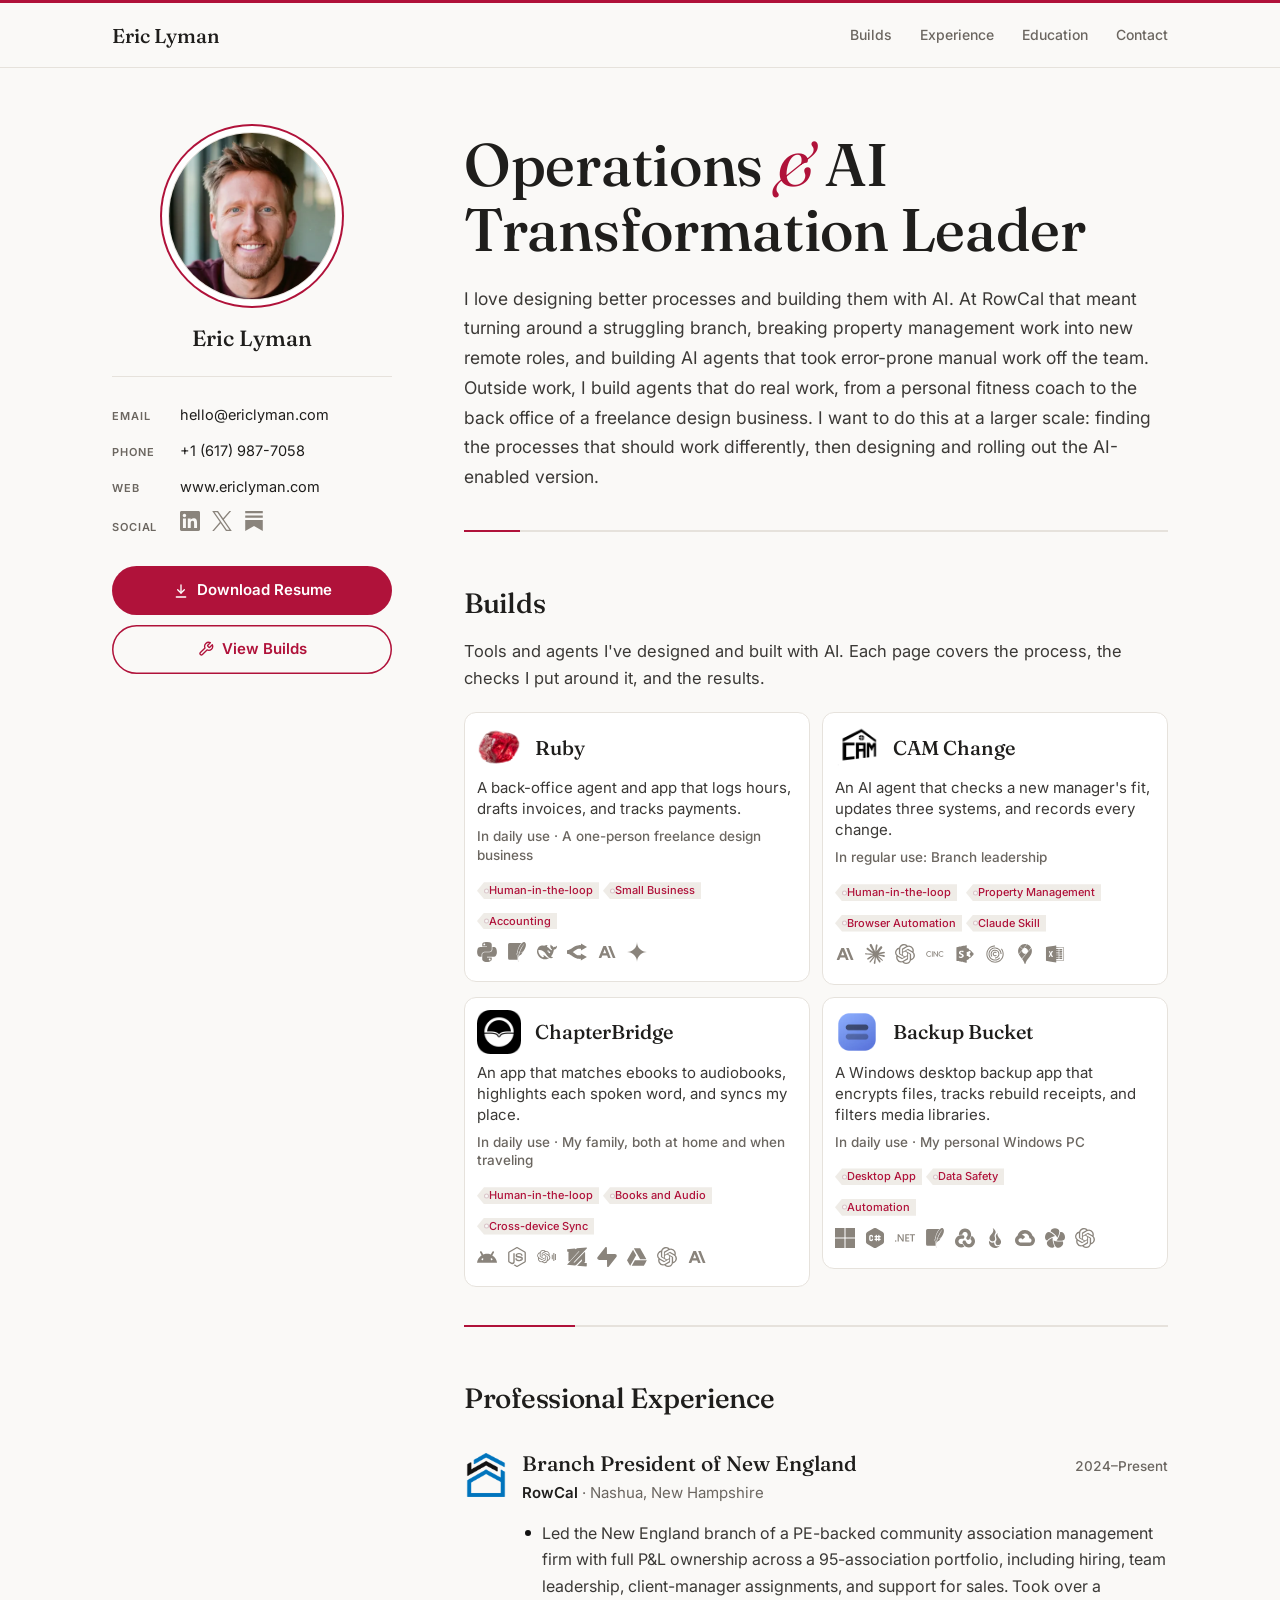
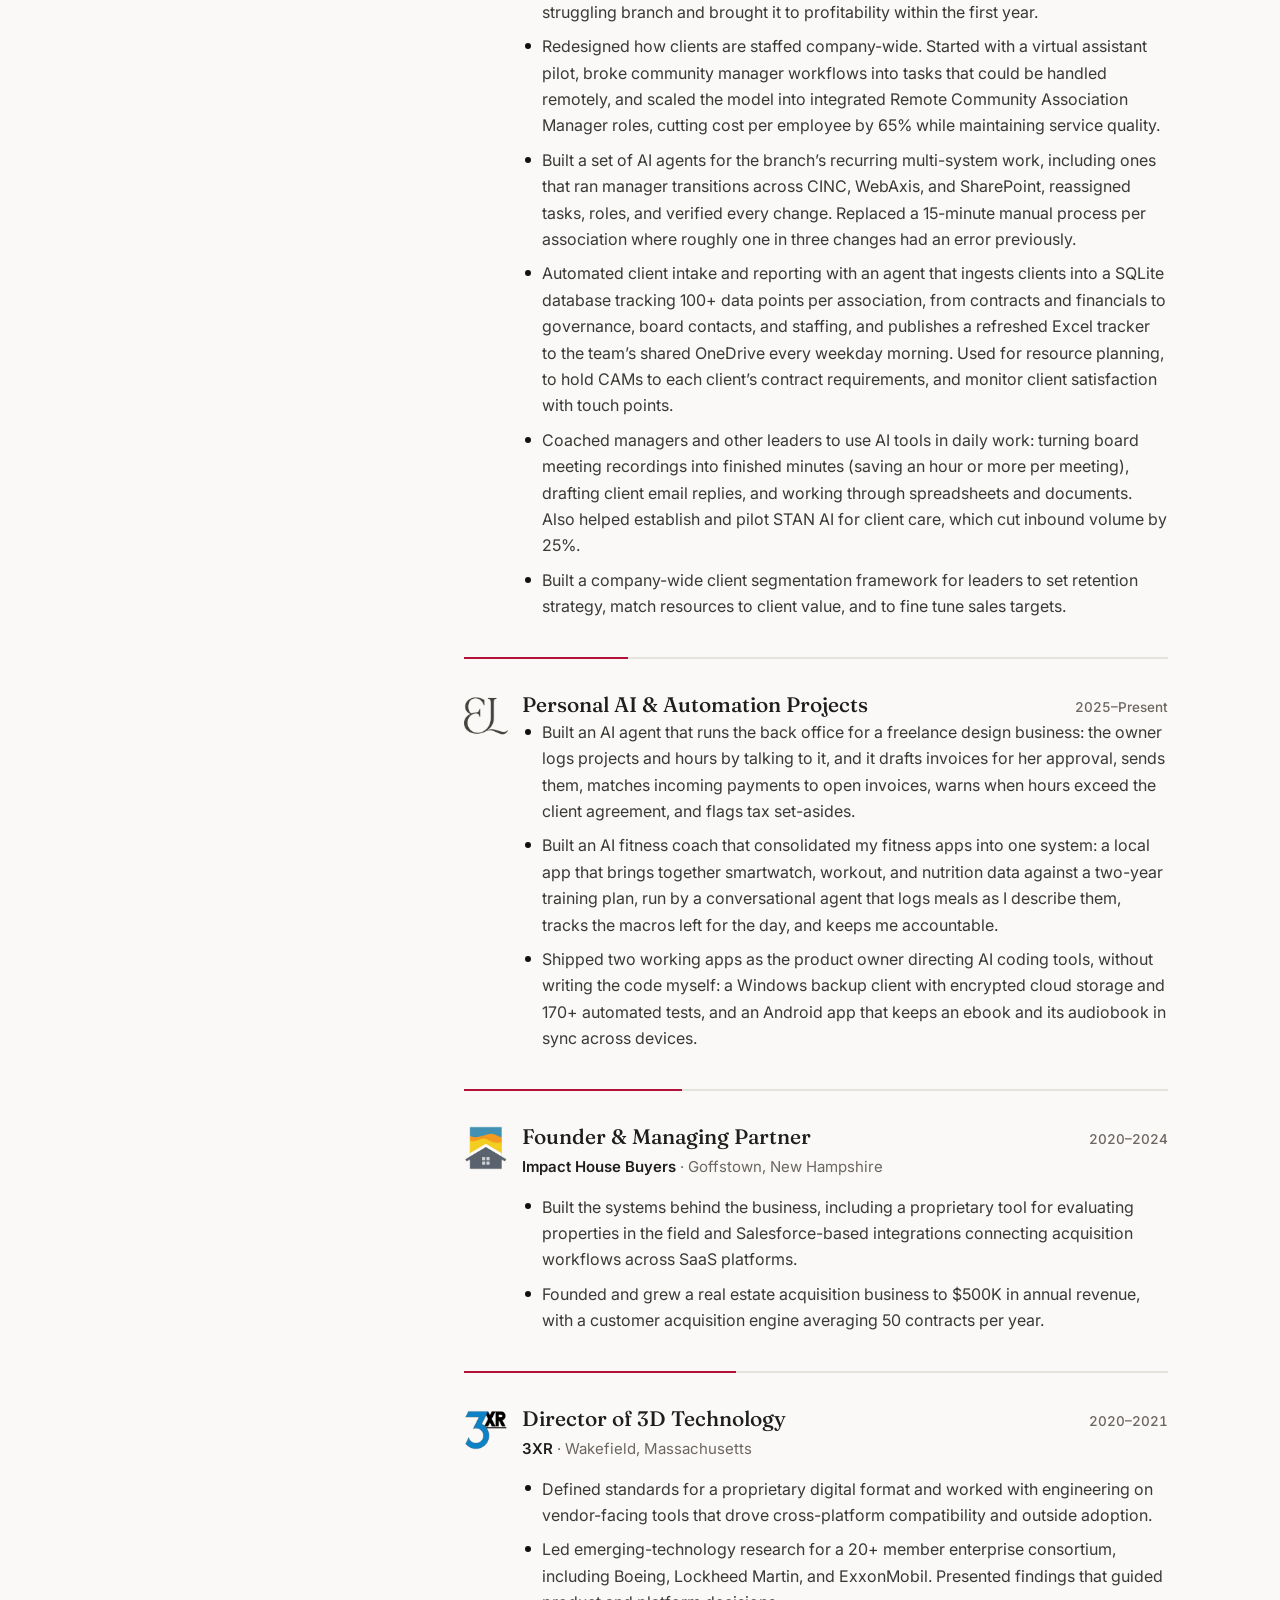
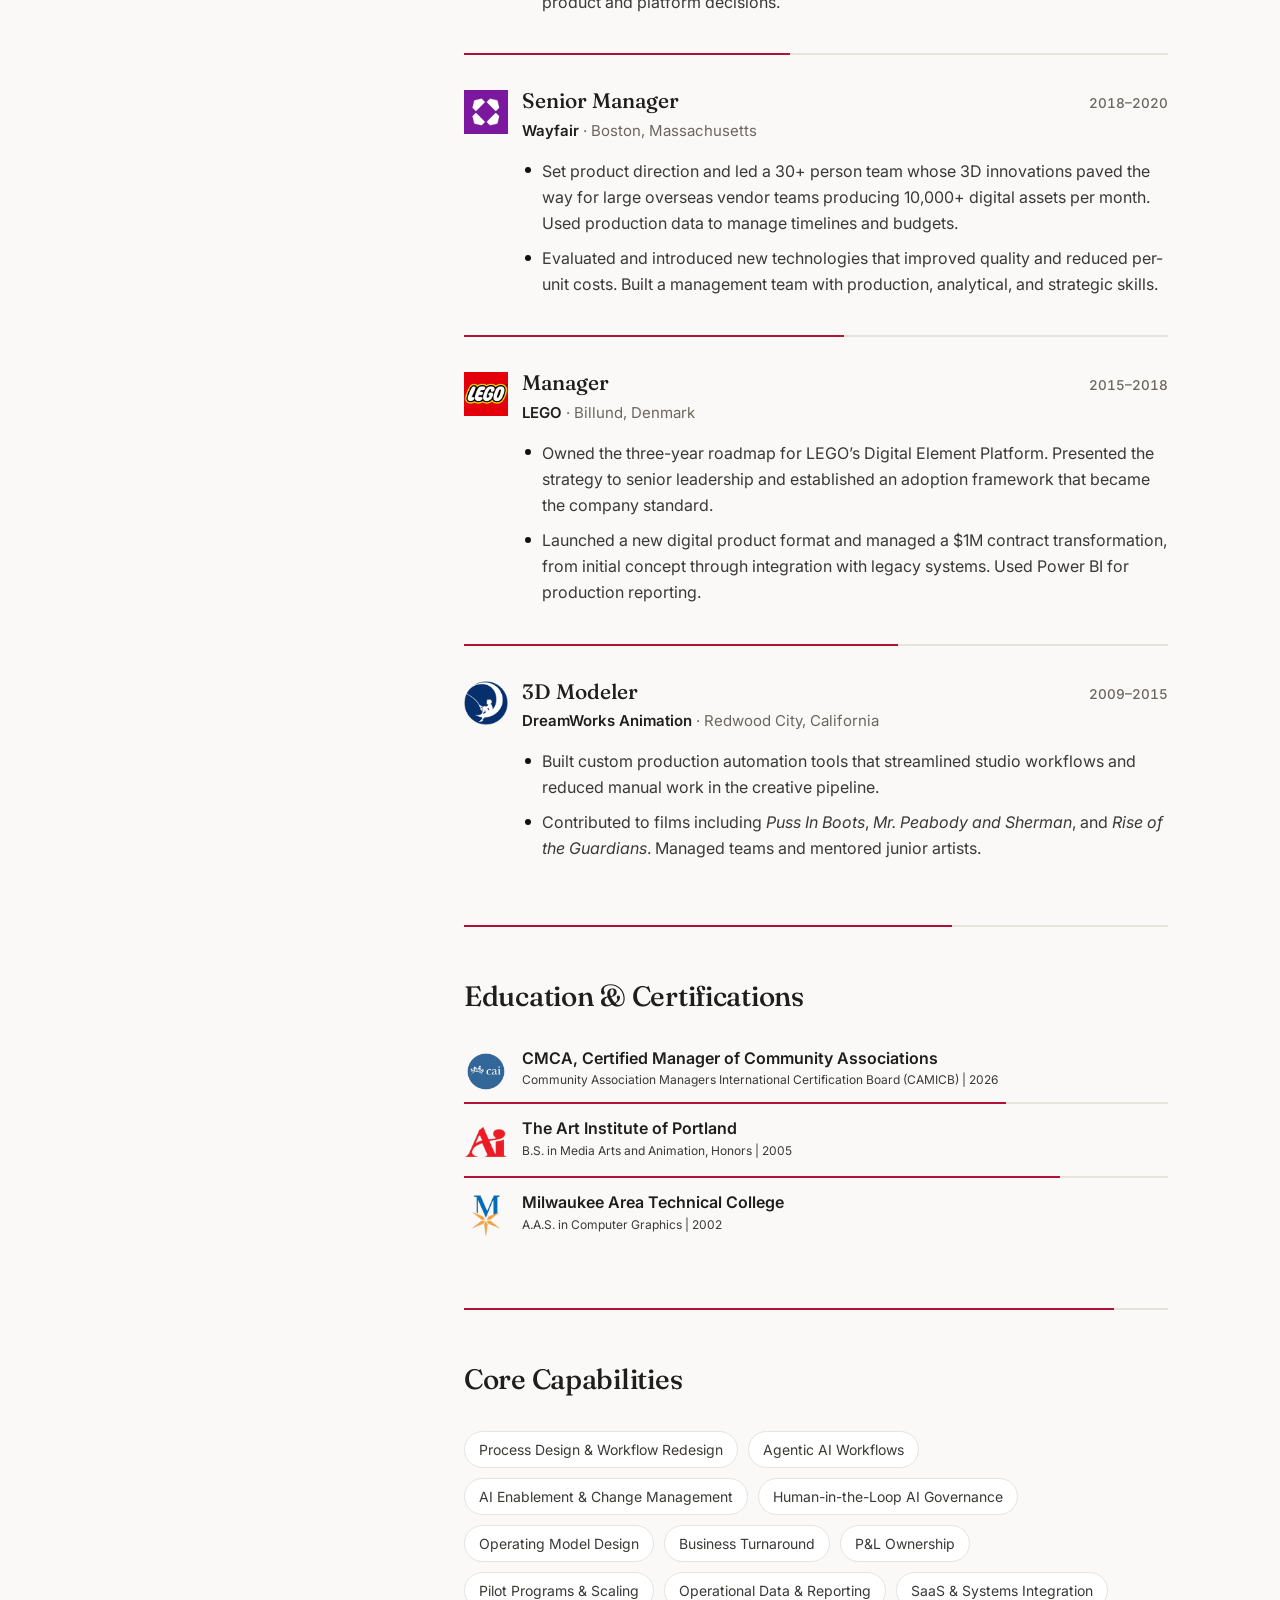
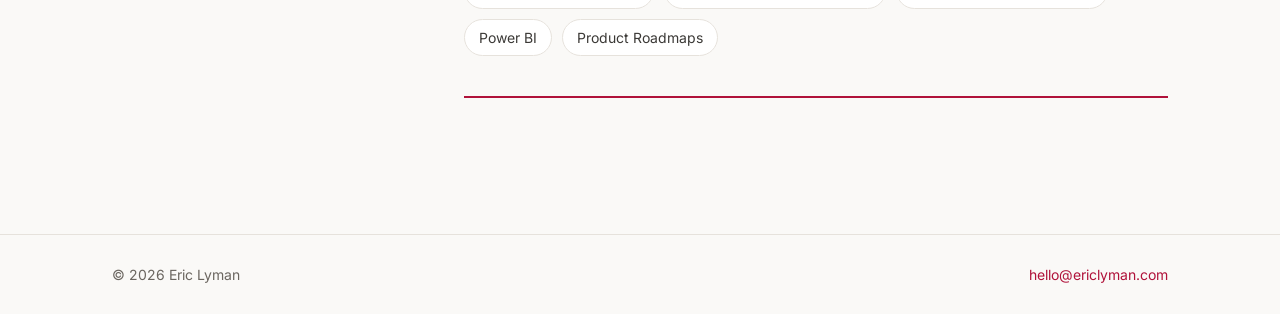
==== index.html @ 8080e176 "Replace the ChapterBridge placeholder with Eric's build page. Co-authored-by: mezza550 <mezza550@use" ====
<!DOCTYPE html>
<html lang="en">
<head>
  <meta charset="utf-8">
  <meta name="viewport" content="width=device-width, initial-scale=1">
  <title>Eric Lyman | Operations &amp; AI Transformation Leader</title>
  <meta name="description" content="Eric Lyman is an operations and AI transformation leader who designs better processes and builds them with AI.">
  <link rel="canonical" href="https://ericlyman.com/">
  <meta property="og:type" content="website">
  <meta property="og:url" content="https://ericlyman.com/">
  <meta property="og:title" content="Eric Lyman | Operations &amp; AI Transformation Leader">
  <meta property="og:description" content="Eric Lyman is an operations and AI transformation leader who designs better processes and builds them with AI.">
  <meta name="theme-color" content="#faf9f7">
  <link rel="preconnect" href="https://fonts.googleapis.com">
  <link rel="preconnect" href="https://fonts.gstatic.com" crossorigin>
  <link href="https://fonts.googleapis.com/css2?family=Fraunces:opsz,wght@9..144,400;9..144,500;9..144,600&family=Inter:wght@400;500;600&display=swap" rel="stylesheet">
  <link rel="stylesheet" href="style.css">
</head>
<body>
  <a class="skip-link" href="#main">Skip to content</a>

  <header class="topbar">
    <div class="wrap topbar-inner">
      <a class="name-link" href="#top">Eric Lyman</a>
      <nav aria-label="Primary">
        <a href="#builds">Builds</a>
        <a href="#experience">Experience</a>
        <a href="#education">Education</a>
        <a href="#contact">Contact</a>
      </nav>
    </div>
  </header>

  <main id="main">
    <div class="wrap layout" id="top">

      <aside class="profile" aria-label="Profile and contact">
        <div class="avatar">
          <img src="img/headshot.webp" width="200" height="200" alt="Headshot of Eric Lyman" onerror="this.remove()">
        </div>
        <h2 class="profile-name">Eric Lyman</h2>
        <ul class="contact-list" id="contact">
          <li><span class="label">Email</span><a href="mailto:hello@ericlyman.com">hello@ericlyman.com</a></li>
          <li><span class="label">Phone</span><a href="tel:+16179877058">+1 (617) 987-7058</a></li>
          <li><span class="label">Web</span><a href="https://www.ericlyman.com/">www.ericlyman.com</a></li>
          <li class="contact-social"><span class="label">Social</span><span class="social-links"><a class="tool-logo" href="https://www.linkedin.com/in/ericlyman/" data-tip aria-label="Eric Lyman on LinkedIn" aria-describedby="tip-social-linkedin"><svg class="tool-svg" viewBox="0 0 24 24" width="20" height="20" aria-hidden="true" focusable="false"><path fill="currentColor" d="M20.447 20.452h-3.554v-5.569c0-1.328-.027-3.037-1.852-3.037-1.853 0-2.136 1.445-2.136 2.939v5.667H9.351V9h3.414v1.561h.046c.477-.9 1.637-1.85 3.37-1.85 3.601 0 4.267 2.37 4.267 5.455v6.286zM5.337 7.433c-1.144 0-2.063-.926-2.063-2.065 0-1.138.92-2.063 2.063-2.063 1.14 0 2.064.925 2.064 2.063 0 1.139-.925 2.065-2.064 2.065zm1.782 13.019H3.555V9h3.564v11.452zM22.225 0H1.771C.792 0 0 .774 0 1.729v20.542C0 23.227.792 24 1.771 24h20.451C23.2 24 24 23.227 24 22.271V1.729C24 .774 23.2 0 22.222 0h.003z"/></svg></a><span class="tip" id="tip-social-linkedin" role="tooltip" hidden>LinkedIn</span><a class="tool-logo" href="https://x.com/ericjameslyman" data-tip aria-label="Eric Lyman on X" aria-describedby="tip-social-x"><svg class="tool-svg" viewBox="0 0 24 24" width="20" height="20" aria-hidden="true" focusable="false"><path fill="currentColor" d="M14.234 10.162 22.977 0h-2.072l-7.591 8.824L7.251 0H.258l9.168 13.343L.258 24H2.33l8.016-9.318L16.749 24h6.993zm-2.837 3.299-.929-1.329L3.076 1.56h3.182l5.965 8.532.929 1.329 7.754 11.09h-3.182z"/></svg></a><span class="tip" id="tip-social-x" role="tooltip" hidden>X</span><a class="tool-logo" href="https://substack.com/@ericlyman" data-tip aria-label="Eric Lyman on Substack" aria-describedby="tip-social-substack"><svg class="tool-svg" viewBox="0 0 24 24" width="20" height="20" aria-hidden="true" focusable="false"><path fill="currentColor" d="M22.539 8.242H1.46V5.406h21.08v2.836zM1.46 10.812V24L12 18.11 22.54 24V10.812H1.46zM22.54 0H1.46v2.836h21.08V0z"/></svg></a><span class="tip" id="tip-social-substack" role="tooltip" hidden>Substack</span></span></li>
        </ul>
        <div class="profile-actions">
          <a class="btn" href="resume/Eric-Lyman-Resume.pdf" download="Eric-Lyman-Resume.pdf">
            <svg aria-hidden="true" width="16" height="16" viewBox="0 0 24 24" fill="none" stroke="currentColor" stroke-width="2" stroke-linecap="round" stroke-linejoin="round"><path d="M12 3v12"/><path d="m7 10 5 5 5-5"/><path d="M5 21h14"/></svg>
            Download Resume
          </a>
          <a class="btn btn--outline" href="/builds/">
            <svg aria-hidden="true" width="16" height="16" viewBox="0 0 24 24" fill="none" stroke="currentColor" stroke-width="2" stroke-linecap="round" stroke-linejoin="round"><path d="M14.7 6.3a1 1 0 0 0 0 1.4l1.6 1.6a1 1 0 0 0 1.4 0l3.77-3.77a6 6 0 0 1-7.94 7.94l-6.91 6.91a2.12 2.12 0 0 1-3-3l6.91-6.91a6 6 0 0 1 7.94-7.94l-3.76 3.76z"/></svg>
            View Builds
          </a>
        </div>
      </aside>

      <div class="content">
        <section class="hero rule js-rule" style="--fill: 8%">
          <h1>Operations <span class="amp">&amp;</span> AI Transformation Leader</h1>
          <p class="lede">I love designing better processes and building them with AI. At RowCal that meant turning around a struggling branch, breaking property management work into new remote roles, and building AI agents that took error-prone manual work off the team. Outside work, I build agents that do real work, from a personal fitness coach to the back office of a freelance design business. I want to do this at a larger scale: finding the processes that should work differently, then designing and rolling out the AI-enabled version.</p>
        </section>

        <!-- BUILDS:START -->
        <section id="builds" class="builds rule js-rule" style="--fill: 15.7%" aria-labelledby="builds-h">
          <h2 class="section-title" id="builds-h">Builds</h2>
          <p class="section-lead">Tools and agents I've designed and built with AI. Each page covers the process, the checks I put around it, and the results.</p>
          <ul class="builds-grid">
            <li>
            <div class="build-card">
              <a class="build-card-link" href="/builds/ruby/">
                <div class="build-title"><img class="build-icon" src="/img/builds/ruby-icon.webp" alt="Ruby gemstone icon" width="96" height="96"><h3>Ruby</h3></div>
                <p class="build-line">A back-office agent and app that logs hours, drafts invoices, and tracks payments.</p>
                <p class="build-status">In daily use · A one-person freelance design business</p>
                
              </a>
              <div class="build-card-extra">
                <ul class="build-tags" aria-label="Tags"><li><span class="build-tag">Human-in-the-loop</span></li><li><span class="build-tag">Small Business</span></li><li><span class="build-tag">Accounting</span></li></ul>
                <ul class="build-tools" aria-label="Tools"><li><button type="button" class="tool-logo" data-tip aria-label="Python" aria-describedby="tip-ruby-card-tool-0"><svg class="tool-svg" viewBox="0 0 24 24" width="20" height="20" aria-hidden="true" focusable="false"><path fill="currentColor" d="M11.858 0c-.978.005-1.913.088-2.736.234C6.7.662 6.26 1.558 6.26 3.21v2.182h5.725v.727H4.111c-1.664 0-3.121 1-3.577 2.903-.526 2.181-.549 3.542 0 5.82.407 1.694 1.379 2.902 3.043 2.902h1.969v-2.616c0-1.89 1.635-3.557 3.576-3.557h5.72c1.591 0 2.862-1.31 2.862-2.91v-5.45c0-1.553-1.309-2.718-2.863-2.977A18 18 0 0 0 11.858 0M8.762 1.755c.591 0 1.074.491 1.074 1.095 0 .601-.483 1.087-1.074 1.087A1.08 1.08 0 0 1 7.688 2.85c0-.604.48-1.095 1.074-1.095m9.656 4.364v2.543c0 1.971-1.671 3.63-3.577 3.63H9.122c-1.566 0-2.862 1.34-2.862 2.91v5.452c0 1.551 1.349 2.464 2.862 2.91 1.813.532 3.55.628 5.72 0 1.44-.418 2.862-1.258 2.862-2.91V18.47h-5.719v-.727h8.582c1.664 0 2.284-1.16 2.862-2.903.598-1.793.573-3.518 0-5.819-.41-1.656-1.196-2.903-2.862-2.903zm-3.216 13.807a1.08 1.08 0 0 1 1.074 1.088c0 .604-.48 1.094-1.074 1.094-.592 0-1.075-.49-1.075-1.094 0-.601.483-1.088 1.075-1.088"/></svg></button><span class="tip" id="tip-ruby-card-tool-0" role="tooltip" hidden>Python</span></li><li><button type="button" class="tool-logo" data-tip aria-label="SQLite" aria-describedby="tip-ruby-card-tool-1"><svg class="tool-svg" viewBox="0 0 24 24" width="20" height="20" aria-hidden="true" focusable="false"><path fill="currentColor" d="M21.678.521c-1.032-.92-2.28-.55-3.513.544a8.71 8.71 0 0 0-.547.535c-2.109 2.237-4.066 6.38-4.674 9.544.237.48.422 1.093.544 1.561a13.044 13.044 0 0 1 .164.703s-.019-.071-.096-.296l-.05-.146a1.689 1.689 0 0 0-.033-.08c-.138-.32-.518-.995-.686-1.289-.143.423-.27.818-.376 1.176.484.884.778 2.4.778 2.4s-.025-.099-.147-.442c-.107-.303-.644-1.244-.772-1.464-.217.804-.304 1.346-.226 1.478.152.256.296.698.422 1.186.286 1.1.485 2.44.485 2.44l.017.224a22.41 22.41 0 0 0 .056 2.748c.095 1.146.273 2.13.5 2.657l.155-.084c-.334-1.038-.47-2.399-.41-3.967.09-2.398.642-5.29 1.661-8.304 1.723-4.55 4.113-8.201 6.3-9.945-1.993 1.8-4.692 7.63-5.5 9.788-.904 2.416-1.545 4.684-1.931 6.857.666-2.037 2.821-2.912 2.821-2.912s1.057-1.304 2.292-3.166c-.74.169-1.955.458-2.362.629-.6.251-.762.337-.762.337s1.945-1.184 3.613-1.72C21.695 7.9 24.195 2.767 21.678.521m-18.573.543A1.842 1.842 0 0 0 1.27 2.9v16.608a1.84 1.84 0 0 0 1.835 1.834h9.418a22.953 22.953 0 0 1-.052-2.707c-.006-.062-.011-.141-.016-.2a27.01 27.01 0 0 0-.473-2.378c-.121-.47-.275-.898-.369-1.057-.116-.197-.098-.31-.097-.432 0-.12.015-.245.037-.386a9.98 9.98 0 0 1 .234-1.045l.217-.028c-.017-.035-.014-.065-.031-.097l-.041-.381a32.8 32.8 0 0 1 .382-1.194l.2-.019c-.008-.016-.01-.038-.018-.053l-.043-.316c.63-3.28 2.587-7.443 4.8-9.791.066-.069.133-.128.198-.194Z"/></svg></button><span class="tip" id="tip-ruby-card-tool-1" role="tooltip" hidden>SQLite</span></li><li><button type="button" class="tool-logo" data-tip aria-label="DeepSeek" aria-describedby="tip-ruby-card-tool-2"><svg class="tool-svg" viewBox="0 0 24 24" width="20" height="20" aria-hidden="true" focusable="false"><path fill="currentColor" d="M23.748 4.651c-.254-.124-.364.113-.512.233-.051.04-.094.09-.137.137-.372.397-.806.657-1.373.626-.829-.046-1.537.214-2.163.848-.133-.782-.575-1.248-1.247-1.548-.352-.155-.708-.311-.955-.65-.172-.24-.219-.509-.305-.774-.055-.16-.11-.323-.293-.35-.2-.031-.278.136-.356.276-.313.572-.434 1.202-.422 1.84.027 1.436.633 2.58 1.838 3.393.137.094.172.187.129.323-.082.28-.18.553-.266.833-.055.179-.137.218-.328.14a5.5 5.5 0 0 1-1.737-1.179c-.857-.828-1.631-1.743-2.597-2.46a12 12 0 0 0-.689-.47c-.985-.957.13-1.743.387-1.836.27-.098.094-.433-.778-.428-.872.003-1.67.295-2.687.685a3 3 0 0 1-.465.136 9.6 9.6 0 0 0-2.883-.101c-1.885.21-3.39 1.1-4.497 2.622C.082 8.776-.231 10.854.152 13.02c.403 2.284 1.568 4.175 3.36 5.653 1.857 1.533 3.997 2.284 6.438 2.14 1.482-.085 3.132-.284 4.994-1.86.47.234.962.328 1.78.398.629.058 1.235-.031 1.705-.129.735-.155.684-.836.418-.961-2.155-1.004-1.682-.595-2.112-.926 1.095-1.295 2.768-3.598 3.284-6.733.05-.346.115-.834.108-1.114-.004-.171.035-.238.23-.257a4.2 4.2 0 0 0 1.545-.475c1.397-.763 1.96-2.016 2.093-3.517.02-.23-.004-.467-.247-.588M11.58 18.168c-2.088-1.642-3.101-2.183-3.52-2.16-.39.024-.32.472-.234.763.09.288.207.487.371.74.114.167.192.416-.113.603-.673.416-1.842-.14-1.897-.168-1.361-.801-2.5-1.86-3.301-3.306-.775-1.393-1.225-2.888-1.299-4.482-.02-.385.094-.522.477-.592a4.7 4.7 0 0 1 1.53-.038c2.131.311 3.946 1.264 5.467 2.774.868.86 1.525 1.887 2.202 2.89.72 1.066 1.494 2.082 2.48 2.915.348.291.626.513.892.677-.802.09-2.14.109-3.055-.615zm1.001-6.44a.306.306 0 0 1 .415-.287.3.3 0 0 1 .113.074.3.3 0 0 1 .086.214c0 .17-.136.307-.308.307a.303.303 0 0 1-.306-.307m3.11 1.596c-.2.081-.4.151-.591.16a1.25 1.25 0 0 1-.798-.254c-.274-.23-.47-.358-.551-.758a1.7 1.7 0 0 1 .015-.588c.07-.327-.007-.537-.238-.727-.188-.156-.426-.199-.689-.199a.6.6 0 0 1-.254-.078.253.253 0 0 1-.114-.358 1 1 0 0 1 .192-.21c.356-.202.767-.136 1.146.016.352.144.618.408 1.001.782.392.451.462.576.685.915.176.264.336.536.446.848.066.194-.02.353-.25.45"/></svg></button><span class="tip" id="tip-ruby-card-tool-2" role="tooltip" hidden>DeepSeek</span></li><li><button type="button" class="tool-logo" data-tip aria-label="OpenRouter" aria-describedby="tip-ruby-card-tool-3"><svg class="tool-svg" viewBox="0 0 24 24" width="20" height="20" aria-hidden="true" focusable="false"><path fill="currentColor" d="M16.778 1.844v1.919q-.569-.026-1.138-.032-.708-.008-1.415.037c-1.93.126-4.023.728-6.149 2.237-2.911 2.066-2.731 1.95-4.14 2.75-.396.223-1.342.574-2.185.798-.841.225-1.753.333-1.751.333v4.229s.768.108 1.61.333c.842.224 1.789.575 2.185.799 1.41.798 1.228.683 4.14 2.75 2.126 1.509 4.22 2.11 6.148 2.236.88.058 1.716.041 2.555.005v1.918l7.222-4.168-7.222-4.17v2.176c-.86.038-1.611.065-2.278.021-1.364-.09-2.417-.357-3.979-1.465-2.244-1.593-2.866-2.027-3.68-2.508.889-.518 1.449-.906 3.822-2.59 1.56-1.109 2.614-1.377 3.978-1.466.667-.044 1.418-.017 2.278.02v2.176L24 6.014Z"/></svg></button><span class="tip" id="tip-ruby-card-tool-3" role="tooltip" hidden>OpenRouter</span></li><li><button type="button" class="tool-logo" data-tip aria-label="Claude Code" aria-describedby="tip-ruby-card-tool-4"><svg class="tool-svg" viewBox="0 0 24 24" width="20" height="20" aria-hidden="true" focusable="false"><path fill="currentColor" fill-rule="evenodd" d="M1.97 19.17C1.88 19.11 1.88 19.08 1.95 19.05C2.01 19.02 2.05 18.96 2.05 18.90C2.05 18.84 2.08 18.79 2.12 18.79C2.15 18.79 2.21 18.65 2.23 18.48C2.26 18.31 2.31 18.17 2.35 18.17C2.39 18.17 2.44 18.00 2.47 17.79C2.50 17.57 2.56 17.40 2.60 17.40C2.63 17.40 2.67 17.35 2.67 17.28C2.67 17.22 2.70 17.17 2.73 17.17C2.77 17.17 2.82 17.03 2.85 16.86C2.88 16.69 2.93 16.55 2.97 16.55C3.01 16.55 3.06 16.41 3.09 16.24C3.12 16.07 3.17 15.93 3.21 15.93C3.24 15.93 3.29 15.80 3.32 15.63C3.35 15.46 3.41 15.32 3.44 15.32C3.48 15.32 3.51 15.25 3.51 15.16C3.51 15.08 3.55 15.01 3.59 15.01C3.63 15.01 3.69 14.87 3.72 14.70C3.74 14.53 3.80 14.39 3.83 14.39C3.87 14.39 3.92 14.25 3.95 14.08C3.97 13.91 4.03 13.77 4.06 13.77C4.10 13.77 4.13 13.72 4.13 13.66C4.13 13.59 4.16 13.54 4.20 13.54C4.24 13.54 4.29 13.40 4.32 13.23C4.34 13.06 4.39 12.93 4.43 12.93C4.47 12.93 4.52 12.79 4.55 12.62C4.57 12.45 4.63 12.31 4.67 12.31C4.70 12.31 4.76 12.13 4.79 11.92C4.82 11.71 4.87 11.54 4.91 11.54C4.95 11.54 4.98 11.49 4.98 11.42C4.98 11.36 5.01 11.31 5.05 11.31C5.09 11.31 5.14 11.17 5.17 11.00C5.20 10.83 5.25 10.69 5.29 10.69C5.32 10.69 5.38 10.55 5.40 10.38C5.43 10.21 5.49 10.07 5.53 10.07C5.57 10.07 5.60 10.00 5.60 9.92C5.60 9.83 5.63 9.76 5.67 9.76C5.72 9.76 5.77 9.62 5.80 9.45C5.83 9.28 5.88 9.15 5.91 9.15C5.95 9.15 6.00 9.01 6.03 8.84C6.06 8.67 6.11 8.53 6.15 8.53C6.18 8.53 6.23 8.39 6.26 8.22C6.29 8.05 6.34 7.91 6.38 7.91C6.42 7.91 6.45 7.86 6.45 7.80C6.45 7.73 6.48 7.68 6.51 7.68C6.55 7.68 6.60 7.54 6.63 7.37C6.66 7.20 6.71 7.06 6.75 7.06C6.78 7.06 6.83 6.92 6.86 6.75C6.89 6.58 6.94 6.45 6.99 6.45C7.03 6.45 7.06 6.36 7.06 6.25C7.06 6.15 7.09 6.06 7.13 6.06C7.17 6.06 7.23 5.92 7.26 5.75C7.28 5.58 7.34 5.44 7.38 5.44C7.42 5.44 7.45 5.38 7.45 5.30C7.45 5.22 7.51 5.08 7.59 4.99C7.73 4.83 7.80 4.83 9.26 4.83C10.93 4.83 10.94 4.83 11.03 5.31C11.06 5.47 11.11 5.60 11.15 5.60C11.18 5.60 11.23 5.74 11.26 5.91C11.29 6.08 11.34 6.21 11.37 6.21C11.41 6.21 11.46 6.35 11.49 6.52C11.52 6.69 11.57 6.83 11.62 6.83C11.66 6.83 11.69 6.92 11.69 7.02C11.69 7.13 11.72 7.22 11.76 7.22C11.80 7.22 11.85 7.34 11.88 7.49C11.91 7.64 11.96 7.76 11.99 7.76C12.03 7.76 12.08 7.90 12.11 8.07C12.13 8.24 12.19 8.37 12.23 8.37C12.27 8.37 12.31 8.46 12.31 8.57C12.31 8.67 12.34 8.76 12.38 8.76C12.43 8.76 12.48 8.90 12.51 9.07C12.54 9.24 12.59 9.38 12.63 9.38C12.66 9.38 12.71 9.52 12.74 9.69C12.77 9.86 12.82 9.99 12.86 9.99C12.89 9.99 12.95 10.13 12.97 10.30C13.00 10.47 13.05 10.61 13.09 10.61C13.13 10.61 13.16 10.66 13.16 10.73C13.16 10.79 13.19 10.84 13.22 10.84C13.26 10.84 13.31 10.98 13.34 11.15C13.37 11.32 13.42 11.46 13.46 11.46C13.49 11.46 13.55 11.60 13.57 11.77C13.60 11.94 13.66 12.08 13.70 12.08C13.74 12.08 13.77 12.16 13.77 12.27C13.77 12.38 13.81 12.46 13.85 12.46C13.89 12.46 13.94 12.58 13.97 12.73C14.00 12.88 14.05 13.00 14.08 13.00C14.11 13.00 14.16 13.14 14.19 13.31C14.22 13.48 14.27 13.62 14.31 13.62C14.34 13.62 14.39 13.76 14.42 13.93C14.45 14.10 14.50 14.24 14.55 14.24C14.59 14.24 14.62 14.32 14.62 14.43C14.62 14.54 14.66 14.62 14.70 14.62C14.74 14.62 14.80 14.76 14.82 14.93C14.85 15.10 14.90 15.24 14.94 15.24C14.98 15.24 15.03 15.38 15.06 15.55C15.08 15.72 15.14 15.86 15.17 15.86C15.21 15.86 15.24 15.91 15.24 15.97C15.24 16.04 15.27 16.09 15.31 16.09C15.34 16.09 15.40 16.23 15.42 16.40C15.45 16.57 15.50 16.71 15.54 16.71C15.58 16.71 15.63 16.84 15.66 17.01C15.68 17.18 15.73 17.32 15.77 17.32C15.81 17.32 15.86 17.46 15.89 17.63C15.91 17.80 15.97 17.94 16.01 17.94C16.05 17.94 16.09 18.01 16.09 18.09C16.09 18.18 16.12 18.25 16.16 18.25C16.20 18.25 16.25 18.39 16.28 18.56C16.31 18.73 16.37 18.87 16.40 18.87C16.44 18.87 16.47 18.95 16.47 19.06L16.47 19.25L14.89 19.25C13.54 19.25 13.31 19.23 13.31 19.14C13.31 19.07 13.28 19.02 13.23 19.02C13.19 19.02 13.16 18.97 13.16 18.90C13.16 18.84 13.13 18.79 13.09 18.79C13.05 18.79 12.99 18.62 12.96 18.40C12.94 18.19 12.88 18.02 12.84 18.02C12.80 18.02 12.75 17.88 12.72 17.71C12.70 17.54 12.64 17.40 12.61 17.40C12.57 17.40 12.52 17.26 12.49 17.09C12.47 16.92 12.41 16.78 12.38 16.78C12.34 16.78 12.31 16.71 12.31 16.63C12.31 16.54 12.27 16.47 12.23 16.47C12.19 16.47 12.15 16.42 12.15 16.36C12.15 16.26 11.79 16.24 9.20 16.26L6.25 16.28L6.23 16.49C6.22 16.61 6.17 16.71 6.13 16.71C6.09 16.71 6.04 16.84 6.01 17.01C5.99 17.18 5.93 17.32 5.90 17.32C5.86 17.32 5.81 17.46 5.78 17.63C5.75 17.80 5.70 17.94 5.66 17.94C5.63 17.94 5.60 18.01 5.60 18.09C5.60 18.18 5.57 18.25 5.53 18.25C5.49 18.25 5.43 18.39 5.40 18.56C5.38 18.73 5.32 18.87 5.29 18.87C5.25 18.87 5.21 18.94 5.20 19.04C5.17 19.21 5.16 19.21 3.63 19.23C2.63 19.24 2.05 19.22 1.97 19.17ZM19.02 19.14C19.02 19.07 18.99 19.02 18.94 19.02C18.90 19.02 18.85 18.88 18.82 18.71C18.79 18.54 18.74 18.40 18.70 18.40C18.67 18.40 18.61 18.26 18.59 18.09C18.56 17.92 18.51 17.79 18.47 17.79C18.43 17.79 18.40 17.73 18.40 17.67C18.40 17.61 18.37 17.55 18.33 17.55C18.29 17.55 18.24 17.38 18.21 17.17C18.18 16.96 18.13 16.78 18.09 16.78C18.05 16.78 18.00 16.66 17.97 16.51C17.95 16.36 17.90 16.24 17.86 16.24C17.83 16.24 17.78 16.10 17.75 15.93C17.72 15.76 17.66 15.63 17.62 15.63C17.59 15.63 17.55 15.56 17.55 15.47C17.55 15.39 17.52 15.32 17.49 15.32C17.45 15.32 17.39 15.20 17.37 15.05C17.34 14.90 17.29 14.78 17.25 14.78C17.22 14.78 17.17 14.64 17.14 14.47C17.11 14.30 17.06 14.16 17.01 14.16C16.97 14.16 16.94 14.07 16.94 13.97C16.94 13.86 16.90 13.77 16.86 13.77C16.82 13.77 16.76 13.64 16.74 13.47C16.71 13.30 16.66 13.16 16.62 13.16C16.58 13.16 16.53 13.02 16.50 12.85C16.48 12.68 16.42 12.54 16.39 12.54C16.35 12.54 16.30 12.40 16.27 12.23C16.25 12.06 16.19 11.92 16.16 11.92C16.12 11.92 16.09 11.87 16.09 11.81C16.09 11.74 16.06 11.69 16.02 11.69C15.98 11.69 15.93 11.54 15.90 11.34C15.87 11.15 15.82 11.00 15.78 11.00C15.75 11.00 15.69 10.86 15.66 10.69C15.64 10.52 15.58 10.38 15.55 10.38C15.51 10.38 15.46 10.24 15.43 10.07C15.40 9.90 15.35 9.76 15.31 9.76C15.27 9.76 15.24 9.71 15.24 9.65C15.24 9.58 15.21 9.53 15.17 9.53C15.14 9.53 15.08 9.39 15.06 9.22C15.03 9.05 14.98 8.91 14.94 8.91C14.90 8.91 14.85 8.78 14.82 8.61C14.80 8.44 14.74 8.30 14.70 8.30C14.66 8.30 14.62 8.21 14.62 8.10C14.62 8.00 14.59 7.91 14.55 7.91C14.50 7.91 14.45 7.77 14.42 7.60C14.39 7.43 14.34 7.29 14.31 7.29C14.27 7.29 14.22 7.16 14.19 6.99C14.16 6.82 14.11 6.68 14.07 6.68C14.04 6.68 13.99 6.54 13.96 6.37C13.93 6.20 13.88 6.06 13.84 6.06C13.80 6.06 13.77 6.01 13.77 5.94C13.77 5.88 13.74 5.83 13.71 5.83C13.67 5.83 13.61 5.67 13.59 5.48C13.56 5.29 13.50 5.13 13.46 5.13C13.42 5.13 13.39 5.06 13.39 4.98C13.39 4.83 13.44 4.83 14.93 4.83C16.40 4.83 16.47 4.83 16.51 4.98C16.54 5.06 16.59 5.13 16.63 5.13C16.66 5.13 16.72 5.27 16.74 5.44C16.77 5.61 16.83 5.75 16.87 5.75C16.91 5.75 16.94 5.82 16.94 5.91C16.94 5.99 16.97 6.06 17.00 6.06C17.04 6.06 17.09 6.20 17.12 6.37C17.15 6.54 17.20 6.68 17.24 6.68C17.27 6.68 17.33 6.82 17.35 6.99C17.38 7.16 17.44 7.29 17.48 7.29C17.52 7.29 17.55 7.38 17.55 7.49C17.55 7.59 17.59 7.68 17.63 7.68C17.67 7.68 17.73 7.82 17.76 7.99C17.78 8.16 17.84 8.30 17.87 8.30C17.91 8.30 17.96 8.44 17.99 8.61C18.01 8.78 18.07 8.91 18.10 8.91C18.14 8.91 18.19 9.05 18.22 9.22C18.25 9.39 18.30 9.53 18.34 9.53C18.37 9.53 18.40 9.58 18.40 9.65C18.40 9.71 18.43 9.76 18.47 9.76C18.51 9.76 18.57 9.90 18.60 10.07C18.62 10.24 18.68 10.38 18.71 10.38C18.75 10.38 18.80 10.52 18.83 10.69C18.86 10.86 18.91 11.00 18.95 11.00C18.99 11.00 19.02 11.07 19.02 11.15C19.02 11.24 19.05 11.31 19.10 11.31C19.14 11.31 19.19 11.44 19.22 11.61C19.25 11.78 19.30 11.92 19.33 11.92C19.36 11.92 19.41 12.06 19.44 12.23C19.46 12.40 19.51 12.54 19.55 12.54C19.59 12.54 19.64 12.68 19.67 12.85C19.69 13.02 19.75 13.16 19.79 13.16C19.83 13.16 19.87 13.24 19.87 13.35C19.87 13.46 19.90 13.54 19.94 13.54C19.99 13.54 20.04 13.68 20.07 13.85C20.10 14.02 20.15 14.16 20.19 14.16C20.22 14.16 20.27 14.30 20.30 14.47C20.33 14.64 20.38 14.78 20.42 14.78C20.46 14.78 20.49 14.83 20.49 14.89C20.49 14.96 20.52 15.01 20.56 15.01C20.59 15.01 20.65 15.15 20.68 15.32C20.71 15.49 20.76 15.63 20.79 15.63C20.83 15.63 20.88 15.76 20.91 15.93C20.94 16.10 20.99 16.24 21.02 16.24C21.06 16.24 21.11 16.36 21.14 16.51C21.16 16.66 21.22 16.78 21.26 16.78C21.30 16.78 21.33 16.87 21.33 16.98C21.33 17.08 21.37 17.17 21.41 17.17C21.45 17.17 21.51 17.31 21.54 17.48C21.56 17.65 21.61 17.79 21.64 17.79C21.67 17.79 21.72 17.92 21.75 18.09C21.78 18.26 21.83 18.40 21.88 18.40C21.92 18.40 21.95 18.49 21.95 18.59C21.95 18.69 21.99 18.79 22.03 18.80C22.07 18.82 22.11 18.91 22.12 19.02L22.14 19.21L20.58 19.23C19.23 19.25 19.02 19.24 19.02 19.14ZM11.02 13.29C10.99 13.15 10.94 13.03 10.91 13.02C10.87 13.00 10.84 12.92 10.84 12.84C10.84 12.76 10.81 12.69 10.77 12.69C10.72 12.69 10.67 12.56 10.64 12.39C10.61 12.22 10.56 12.08 10.53 12.08C10.49 12.08 10.44 11.94 10.41 11.77C10.38 11.60 10.33 11.46 10.29 11.46C10.26 11.46 10.23 11.37 10.23 11.27C10.23 11.16 10.19 11.07 10.15 11.07C10.11 11.07 10.05 10.94 10.02 10.77C10.00 10.60 9.94 10.46 9.91 10.46C9.87 10.46 9.82 10.32 9.79 10.15C9.77 9.98 9.72 9.84 9.68 9.84C9.65 9.84 9.60 9.70 9.57 9.53C9.54 9.36 9.49 9.22 9.45 9.22C9.41 9.22 9.38 9.17 9.38 9.10C9.38 9.03 9.33 8.93 9.26 8.86C9.16 8.76 9.15 8.76 9.15 8.87C9.15 8.94 9.11 8.99 9.08 8.99C9.04 8.99 8.98 9.17 8.95 9.38C8.92 9.59 8.87 9.76 8.83 9.76C8.79 9.76 8.76 9.81 8.76 9.88C8.76 9.94 8.73 9.99 8.69 9.99C8.66 9.99 8.60 10.13 8.58 10.30C8.55 10.47 8.50 10.61 8.46 10.61C8.42 10.61 8.37 10.77 8.34 10.96C8.31 11.15 8.26 11.31 8.22 11.31C8.18 11.31 8.12 11.44 8.10 11.61C8.07 11.78 8.02 11.92 7.98 11.92C7.94 11.92 7.91 11.97 7.91 12.04C7.91 12.10 7.88 12.15 7.84 12.15C7.81 12.15 7.75 12.32 7.72 12.52C7.69 12.72 7.63 12.91 7.59 12.93C7.55 12.96 7.50 13.10 7.47 13.26L7.43 13.54L9.25 13.54L11.07 13.54L11.02 13.29Z"/></svg></button><span class="tip" id="tip-ruby-card-tool-4" role="tooltip" hidden>Claude Code</span></li><li><button type="button" class="tool-logo" data-tip aria-label="Gemini" aria-describedby="tip-ruby-card-tool-5"><svg class="tool-svg" viewBox="0 0 24 24" width="20" height="20" aria-hidden="true" focusable="false"><path fill="currentColor" d="M11.04 19.32Q12 21.51 12 24q0-2.49.93-4.68.96-2.19 2.58-3.81t3.81-2.55Q21.51 12 24 12q-2.49 0-4.68-.93a12.3 12.3 0 0 1-3.81-2.58 12.3 12.3 0 0 1-2.58-3.81Q12 2.49 12 0q0 2.49-.96 4.68-.93 2.19-2.55 3.81a12.3 12.3 0 0 1-3.81 2.58Q2.49 12 0 12q2.49 0 4.68.96 2.19.93 3.81 2.55t2.55 3.81"/></svg></button><span class="tip" id="tip-ruby-card-tool-5" role="tooltip" hidden>Gemini</span></li></ul>
              </div>
            </div>
          </li>
            <li>
            <div class="build-card">
              <a class="build-card-link" href="/builds/cam-change/">
                <div class="build-title"><img class="build-icon" src="/img/builds/cam-change-icon.webp" alt="CAM Change logo" width="96" height="96"><h3>CAM Change</h3></div>
                <p class="build-line">An AI agent that checks a new manager's fit, updates three systems, and records every change.</p>
                <p class="build-status">In regular use: Branch leadership</p>
                
              </a>
              <div class="build-card-extra">
                <ul class="build-tags" aria-label="Tags"><li><span class="build-tag">Human-in-the-loop</span></li><li><span class="build-tag">Property Management</span></li><li><span class="build-tag">Browser Automation</span></li><li><span class="build-tag">Claude Skill</span></li></ul>
                <ul class="build-tools" aria-label="Tools"><li><button type="button" class="tool-logo" data-tip aria-label="Claude Code" aria-describedby="tip-cam-change-card-tool-0"><svg class="tool-svg" viewBox="0 0 24 24" width="20" height="20" aria-hidden="true" focusable="false"><path fill="currentColor" fill-rule="evenodd" d="M1.97 19.17C1.88 19.11 1.88 19.08 1.95 19.05C2.01 19.02 2.05 18.96 2.05 18.90C2.05 18.84 2.08 18.79 2.12 18.79C2.15 18.79 2.21 18.65 2.23 18.48C2.26 18.31 2.31 18.17 2.35 18.17C2.39 18.17 2.44 18.00 2.47 17.79C2.50 17.57 2.56 17.40 2.60 17.40C2.63 17.40 2.67 17.35 2.67 17.28C2.67 17.22 2.70 17.17 2.73 17.17C2.77 17.17 2.82 17.03 2.85 16.86C2.88 16.69 2.93 16.55 2.97 16.55C3.01 16.55 3.06 16.41 3.09 16.24C3.12 16.07 3.17 15.93 3.21 15.93C3.24 15.93 3.29 15.80 3.32 15.63C3.35 15.46 3.41 15.32 3.44 15.32C3.48 15.32 3.51 15.25 3.51 15.16C3.51 15.08 3.55 15.01 3.59 15.01C3.63 15.01 3.69 14.87 3.72 14.70C3.74 14.53 3.80 14.39 3.83 14.39C3.87 14.39 3.92 14.25 3.95 14.08C3.97 13.91 4.03 13.77 4.06 13.77C4.10 13.77 4.13 13.72 4.13 13.66C4.13 13.59 4.16 13.54 4.20 13.54C4.24 13.54 4.29 13.40 4.32 13.23C4.34 13.06 4.39 12.93 4.43 12.93C4.47 12.93 4.52 12.79 4.55 12.62C4.57 12.45 4.63 12.31 4.67 12.31C4.70 12.31 4.76 12.13 4.79 11.92C4.82 11.71 4.87 11.54 4.91 11.54C4.95 11.54 4.98 11.49 4.98 11.42C4.98 11.36 5.01 11.31 5.05 11.31C5.09 11.31 5.14 11.17 5.17 11.00C5.20 10.83 5.25 10.69 5.29 10.69C5.32 10.69 5.38 10.55 5.40 10.38C5.43 10.21 5.49 10.07 5.53 10.07C5.57 10.07 5.60 10.00 5.60 9.92C5.60 9.83 5.63 9.76 5.67 9.76C5.72 9.76 5.77 9.62 5.80 9.45C5.83 9.28 5.88 9.15 5.91 9.15C5.95 9.15 6.00 9.01 6.03 8.84C6.06 8.67 6.11 8.53 6.15 8.53C6.18 8.53 6.23 8.39 6.26 8.22C6.29 8.05 6.34 7.91 6.38 7.91C6.42 7.91 6.45 7.86 6.45 7.80C6.45 7.73 6.48 7.68 6.51 7.68C6.55 7.68 6.60 7.54 6.63 7.37C6.66 7.20 6.71 7.06 6.75 7.06C6.78 7.06 6.83 6.92 6.86 6.75C6.89 6.58 6.94 6.45 6.99 6.45C7.03 6.45 7.06 6.36 7.06 6.25C7.06 6.15 7.09 6.06 7.13 6.06C7.17 6.06 7.23 5.92 7.26 5.75C7.28 5.58 7.34 5.44 7.38 5.44C7.42 5.44 7.45 5.38 7.45 5.30C7.45 5.22 7.51 5.08 7.59 4.99C7.73 4.83 7.80 4.83 9.26 4.83C10.93 4.83 10.94 4.83 11.03 5.31C11.06 5.47 11.11 5.60 11.15 5.60C11.18 5.60 11.23 5.74 11.26 5.91C11.29 6.08 11.34 6.21 11.37 6.21C11.41 6.21 11.46 6.35 11.49 6.52C11.52 6.69 11.57 6.83 11.62 6.83C11.66 6.83 11.69 6.92 11.69 7.02C11.69 7.13 11.72 7.22 11.76 7.22C11.80 7.22 11.85 7.34 11.88 7.49C11.91 7.64 11.96 7.76 11.99 7.76C12.03 7.76 12.08 7.90 12.11 8.07C12.13 8.24 12.19 8.37 12.23 8.37C12.27 8.37 12.31 8.46 12.31 8.57C12.31 8.67 12.34 8.76 12.38 8.76C12.43 8.76 12.48 8.90 12.51 9.07C12.54 9.24 12.59 9.38 12.63 9.38C12.66 9.38 12.71 9.52 12.74 9.69C12.77 9.86 12.82 9.99 12.86 9.99C12.89 9.99 12.95 10.13 12.97 10.30C13.00 10.47 13.05 10.61 13.09 10.61C13.13 10.61 13.16 10.66 13.16 10.73C13.16 10.79 13.19 10.84 13.22 10.84C13.26 10.84 13.31 10.98 13.34 11.15C13.37 11.32 13.42 11.46 13.46 11.46C13.49 11.46 13.55 11.60 13.57 11.77C13.60 11.94 13.66 12.08 13.70 12.08C13.74 12.08 13.77 12.16 13.77 12.27C13.77 12.38 13.81 12.46 13.85 12.46C13.89 12.46 13.94 12.58 13.97 12.73C14.00 12.88 14.05 13.00 14.08 13.00C14.11 13.00 14.16 13.14 14.19 13.31C14.22 13.48 14.27 13.62 14.31 13.62C14.34 13.62 14.39 13.76 14.42 13.93C14.45 14.10 14.50 14.24 14.55 14.24C14.59 14.24 14.62 14.32 14.62 14.43C14.62 14.54 14.66 14.62 14.70 14.62C14.74 14.62 14.80 14.76 14.82 14.93C14.85 15.10 14.90 15.24 14.94 15.24C14.98 15.24 15.03 15.38 15.06 15.55C15.08 15.72 15.14 15.86 15.17 15.86C15.21 15.86 15.24 15.91 15.24 15.97C15.24 16.04 15.27 16.09 15.31 16.09C15.34 16.09 15.40 16.23 15.42 16.40C15.45 16.57 15.50 16.71 15.54 16.71C15.58 16.71 15.63 16.84 15.66 17.01C15.68 17.18 15.73 17.32 15.77 17.32C15.81 17.32 15.86 17.46 15.89 17.63C15.91 17.80 15.97 17.94 16.01 17.94C16.05 17.94 16.09 18.01 16.09 18.09C16.09 18.18 16.12 18.25 16.16 18.25C16.20 18.25 16.25 18.39 16.28 18.56C16.31 18.73 16.37 18.87 16.40 18.87C16.44 18.87 16.47 18.95 16.47 19.06L16.47 19.25L14.89 19.25C13.54 19.25 13.31 19.23 13.31 19.14C13.31 19.07 13.28 19.02 13.23 19.02C13.19 19.02 13.16 18.97 13.16 18.90C13.16 18.84 13.13 18.79 13.09 18.79C13.05 18.79 12.99 18.62 12.96 18.40C12.94 18.19 12.88 18.02 12.84 18.02C12.80 18.02 12.75 17.88 12.72 17.71C12.70 17.54 12.64 17.40 12.61 17.40C12.57 17.40 12.52 17.26 12.49 17.09C12.47 16.92 12.41 16.78 12.38 16.78C12.34 16.78 12.31 16.71 12.31 16.63C12.31 16.54 12.27 16.47 12.23 16.47C12.19 16.47 12.15 16.42 12.15 16.36C12.15 16.26 11.79 16.24 9.20 16.26L6.25 16.28L6.23 16.49C6.22 16.61 6.17 16.71 6.13 16.71C6.09 16.71 6.04 16.84 6.01 17.01C5.99 17.18 5.93 17.32 5.90 17.32C5.86 17.32 5.81 17.46 5.78 17.63C5.75 17.80 5.70 17.94 5.66 17.94C5.63 17.94 5.60 18.01 5.60 18.09C5.60 18.18 5.57 18.25 5.53 18.25C5.49 18.25 5.43 18.39 5.40 18.56C5.38 18.73 5.32 18.87 5.29 18.87C5.25 18.87 5.21 18.94 5.20 19.04C5.17 19.21 5.16 19.21 3.63 19.23C2.63 19.24 2.05 19.22 1.97 19.17ZM19.02 19.14C19.02 19.07 18.99 19.02 18.94 19.02C18.90 19.02 18.85 18.88 18.82 18.71C18.79 18.54 18.74 18.40 18.70 18.40C18.67 18.40 18.61 18.26 18.59 18.09C18.56 17.92 18.51 17.79 18.47 17.79C18.43 17.79 18.40 17.73 18.40 17.67C18.40 17.61 18.37 17.55 18.33 17.55C18.29 17.55 18.24 17.38 18.21 17.17C18.18 16.96 18.13 16.78 18.09 16.78C18.05 16.78 18.00 16.66 17.97 16.51C17.95 16.36 17.90 16.24 17.86 16.24C17.83 16.24 17.78 16.10 17.75 15.93C17.72 15.76 17.66 15.63 17.62 15.63C17.59 15.63 17.55 15.56 17.55 15.47C17.55 15.39 17.52 15.32 17.49 15.32C17.45 15.32 17.39 15.20 17.37 15.05C17.34 14.90 17.29 14.78 17.25 14.78C17.22 14.78 17.17 14.64 17.14 14.47C17.11 14.30 17.06 14.16 17.01 14.16C16.97 14.16 16.94 14.07 16.94 13.97C16.94 13.86 16.90 13.77 16.86 13.77C16.82 13.77 16.76 13.64 16.74 13.47C16.71 13.30 16.66 13.16 16.62 13.16C16.58 13.16 16.53 13.02 16.50 12.85C16.48 12.68 16.42 12.54 16.39 12.54C16.35 12.54 16.30 12.40 16.27 12.23C16.25 12.06 16.19 11.92 16.16 11.92C16.12 11.92 16.09 11.87 16.09 11.81C16.09 11.74 16.06 11.69 16.02 11.69C15.98 11.69 15.93 11.54 15.90 11.34C15.87 11.15 15.82 11.00 15.78 11.00C15.75 11.00 15.69 10.86 15.66 10.69C15.64 10.52 15.58 10.38 15.55 10.38C15.51 10.38 15.46 10.24 15.43 10.07C15.40 9.90 15.35 9.76 15.31 9.76C15.27 9.76 15.24 9.71 15.24 9.65C15.24 9.58 15.21 9.53 15.17 9.53C15.14 9.53 15.08 9.39 15.06 9.22C15.03 9.05 14.98 8.91 14.94 8.91C14.90 8.91 14.85 8.78 14.82 8.61C14.80 8.44 14.74 8.30 14.70 8.30C14.66 8.30 14.62 8.21 14.62 8.10C14.62 8.00 14.59 7.91 14.55 7.91C14.50 7.91 14.45 7.77 14.42 7.60C14.39 7.43 14.34 7.29 14.31 7.29C14.27 7.29 14.22 7.16 14.19 6.99C14.16 6.82 14.11 6.68 14.07 6.68C14.04 6.68 13.99 6.54 13.96 6.37C13.93 6.20 13.88 6.06 13.84 6.06C13.80 6.06 13.77 6.01 13.77 5.94C13.77 5.88 13.74 5.83 13.71 5.83C13.67 5.83 13.61 5.67 13.59 5.48C13.56 5.29 13.50 5.13 13.46 5.13C13.42 5.13 13.39 5.06 13.39 4.98C13.39 4.83 13.44 4.83 14.93 4.83C16.40 4.83 16.47 4.83 16.51 4.98C16.54 5.06 16.59 5.13 16.63 5.13C16.66 5.13 16.72 5.27 16.74 5.44C16.77 5.61 16.83 5.75 16.87 5.75C16.91 5.75 16.94 5.82 16.94 5.91C16.94 5.99 16.97 6.06 17.00 6.06C17.04 6.06 17.09 6.20 17.12 6.37C17.15 6.54 17.20 6.68 17.24 6.68C17.27 6.68 17.33 6.82 17.35 6.99C17.38 7.16 17.44 7.29 17.48 7.29C17.52 7.29 17.55 7.38 17.55 7.49C17.55 7.59 17.59 7.68 17.63 7.68C17.67 7.68 17.73 7.82 17.76 7.99C17.78 8.16 17.84 8.30 17.87 8.30C17.91 8.30 17.96 8.44 17.99 8.61C18.01 8.78 18.07 8.91 18.10 8.91C18.14 8.91 18.19 9.05 18.22 9.22C18.25 9.39 18.30 9.53 18.34 9.53C18.37 9.53 18.40 9.58 18.40 9.65C18.40 9.71 18.43 9.76 18.47 9.76C18.51 9.76 18.57 9.90 18.60 10.07C18.62 10.24 18.68 10.38 18.71 10.38C18.75 10.38 18.80 10.52 18.83 10.69C18.86 10.86 18.91 11.00 18.95 11.00C18.99 11.00 19.02 11.07 19.02 11.15C19.02 11.24 19.05 11.31 19.10 11.31C19.14 11.31 19.19 11.44 19.22 11.61C19.25 11.78 19.30 11.92 19.33 11.92C19.36 11.92 19.41 12.06 19.44 12.23C19.46 12.40 19.51 12.54 19.55 12.54C19.59 12.54 19.64 12.68 19.67 12.85C19.69 13.02 19.75 13.16 19.79 13.16C19.83 13.16 19.87 13.24 19.87 13.35C19.87 13.46 19.90 13.54 19.94 13.54C19.99 13.54 20.04 13.68 20.07 13.85C20.10 14.02 20.15 14.16 20.19 14.16C20.22 14.16 20.27 14.30 20.30 14.47C20.33 14.64 20.38 14.78 20.42 14.78C20.46 14.78 20.49 14.83 20.49 14.89C20.49 14.96 20.52 15.01 20.56 15.01C20.59 15.01 20.65 15.15 20.68 15.32C20.71 15.49 20.76 15.63 20.79 15.63C20.83 15.63 20.88 15.76 20.91 15.93C20.94 16.10 20.99 16.24 21.02 16.24C21.06 16.24 21.11 16.36 21.14 16.51C21.16 16.66 21.22 16.78 21.26 16.78C21.30 16.78 21.33 16.87 21.33 16.98C21.33 17.08 21.37 17.17 21.41 17.17C21.45 17.17 21.51 17.31 21.54 17.48C21.56 17.65 21.61 17.79 21.64 17.79C21.67 17.79 21.72 17.92 21.75 18.09C21.78 18.26 21.83 18.40 21.88 18.40C21.92 18.40 21.95 18.49 21.95 18.59C21.95 18.69 21.99 18.79 22.03 18.80C22.07 18.82 22.11 18.91 22.12 19.02L22.14 19.21L20.58 19.23C19.23 19.25 19.02 19.24 19.02 19.14ZM11.02 13.29C10.99 13.15 10.94 13.03 10.91 13.02C10.87 13.00 10.84 12.92 10.84 12.84C10.84 12.76 10.81 12.69 10.77 12.69C10.72 12.69 10.67 12.56 10.64 12.39C10.61 12.22 10.56 12.08 10.53 12.08C10.49 12.08 10.44 11.94 10.41 11.77C10.38 11.60 10.33 11.46 10.29 11.46C10.26 11.46 10.23 11.37 10.23 11.27C10.23 11.16 10.19 11.07 10.15 11.07C10.11 11.07 10.05 10.94 10.02 10.77C10.00 10.60 9.94 10.46 9.91 10.46C9.87 10.46 9.82 10.32 9.79 10.15C9.77 9.98 9.72 9.84 9.68 9.84C9.65 9.84 9.60 9.70 9.57 9.53C9.54 9.36 9.49 9.22 9.45 9.22C9.41 9.22 9.38 9.17 9.38 9.10C9.38 9.03 9.33 8.93 9.26 8.86C9.16 8.76 9.15 8.76 9.15 8.87C9.15 8.94 9.11 8.99 9.08 8.99C9.04 8.99 8.98 9.17 8.95 9.38C8.92 9.59 8.87 9.76 8.83 9.76C8.79 9.76 8.76 9.81 8.76 9.88C8.76 9.94 8.73 9.99 8.69 9.99C8.66 9.99 8.60 10.13 8.58 10.30C8.55 10.47 8.50 10.61 8.46 10.61C8.42 10.61 8.37 10.77 8.34 10.96C8.31 11.15 8.26 11.31 8.22 11.31C8.18 11.31 8.12 11.44 8.10 11.61C8.07 11.78 8.02 11.92 7.98 11.92C7.94 11.92 7.91 11.97 7.91 12.04C7.91 12.10 7.88 12.15 7.84 12.15C7.81 12.15 7.75 12.32 7.72 12.52C7.69 12.72 7.63 12.91 7.59 12.93C7.55 12.96 7.50 13.10 7.47 13.26L7.43 13.54L9.25 13.54L11.07 13.54L11.02 13.29Z"/></svg></button><span class="tip" id="tip-cam-change-card-tool-0" role="tooltip" hidden>Claude Code</span></li><li><button type="button" class="tool-logo" data-tip aria-label="Claude in Chrome" aria-describedby="tip-cam-change-card-tool-1"><svg class="tool-svg" viewBox="0 0 24 24" width="20" height="20" aria-hidden="true" focusable="false"><path fill="currentColor" d="m4.7144 15.9555 4.7174-2.6471.079-.2307-.079-.1275h-.2307l-.7893-.0486-2.6956-.0729-2.3375-.0971-2.2646-.1214-.5707-.1215-.5343-.7042.0546-.3522.4797-.3218.686.0608 1.5179.1032 2.2767.1578 1.6514.0972 2.4468.255h.3886l.0546-.1579-.1336-.0971-.1032-.0972L6.973 9.8356l-2.55-1.6879-1.3356-.9714-.7225-.4918-.3643-.4614-.1578-1.0078.6557-.7225.8803.0607.2246.0607.8925.686 1.9064 1.4754 2.4893 1.8336.3643.3035.1457-.1032.0182-.0728-.164-.2733-1.3539-2.4467-1.445-2.4893-.6435-1.032-.17-.6194c-.0607-.255-.1032-.4674-.1032-.7285L6.287.1335 6.6997 0l.9957.1336.419.3642.6192 1.4147 1.0018 2.2282 1.5543 3.0296.4553.8985.2429.8318.091.255h.1579v-.1457l.1275-1.706.2368-2.0947.2307-2.6957.0789-.7589.3764-.9107.7468-.4918.5828.2793.4797.686-.0668.4433-.2853 1.8517-.5586 2.9021-.3643 1.9429h.2125l.2429-.2429.9835-1.3053 1.6514-2.0643.7286-.8196.85-.9046.5464-.4311h1.0321l.759 1.1293-.34 1.1657-1.0625 1.3478-.8804 1.1414-1.2628 1.7-.7893 1.36.0729.1093.1882-.0183 2.8535-.607 1.5421-.2794 1.8396-.3157.8318.3886.091.3946-.3278.8075-1.967.4857-2.3072.4614-3.4364.8136-.0425.0304.0486.0607 1.5482.1457.6618.0364h1.621l3.0175.2247.7892.522.4736.6376-.079.4857-1.2142.6193-1.6393-.3886-3.825-.9107-1.3113-.3279h-.1822v.1093l1.0929 1.0686 2.0035 1.8092 2.5075 2.3314.1275.5768-.3218.4554-.34-.0486-2.2039-1.6575-.85-.7468-1.9246-1.621h-.1275v.17l.4432.6496 2.3436 3.5214.1214 1.0807-.17.3521-.6071.2125-.6679-.1214-1.3721-1.9246L14.38 17.959l-1.1414-1.9428-.1397.079-.674 7.2552-.3156.3703-.7286.2793-.6071-.4614-.3218-.7468.3218-1.4753.3886-1.9246.3157-1.53.2853-1.9004.17-.6314-.0121-.0425-.1397.0182-1.4328 1.9672-2.1796 2.9446-1.7243 1.8456-.4128.164-.7164-.3704.0667-.6618.4008-.5889 2.386-3.0357 1.4389-1.882.929-1.0868-.0062-.1579h-.0546l-6.3385 4.1164-1.1293.1457-.4857-.4554.0608-.7467.2307-.2429 1.9064-1.3114Z"/></svg></button><span class="tip" id="tip-cam-change-card-tool-1" role="tooltip" hidden>Claude in Chrome</span></li><li><button type="button" class="tool-logo" data-tip aria-label="Codex" aria-describedby="tip-cam-change-card-tool-2"><svg class="tool-svg" viewBox="0 0 24 24" width="20" height="20" aria-hidden="true" focusable="false"><path fill="currentColor" d="M22.2819 9.8211a5.9847 5.9847 0 0 0-.5157-4.9108 6.0462 6.0462 0 0 0-6.5098-2.9A6.0651 6.0651 0 0 0 4.9807 4.1818a5.9847 5.9847 0 0 0-3.9977 2.9 6.0462 6.0462 0 0 0 .7427 7.0966 5.98 5.98 0 0 0 .511 4.9107 6.051 6.051 0 0 0 6.5146 2.9001A5.9847 5.9847 0 0 0 13.2599 24a6.0557 6.0557 0 0 0 5.7718-4.2058 5.9894 5.9894 0 0 0 3.9977-2.9001 6.0557 6.0557 0 0 0-.7475-7.0729zm-9.022 12.6081a4.4755 4.4755 0 0 1-2.8764-1.0408l.1419-.0804 4.7783-2.7582a.7948.7948 0 0 0 .3927-.6813v-6.7369l2.02 1.1686a.071.071 0 0 1 .038.052v5.5826a4.504 4.504 0 0 1-4.4945 4.4944zm-9.6607-4.1254a4.4708 4.4708 0 0 1-.5346-3.0137l.142.0852 4.783 2.7582a.7712.7712 0 0 0 .7806 0l5.8428-3.3685v2.3324a.0804.0804 0 0 1-.0332.0615L9.74 19.9502a4.4992 4.4992 0 0 1-6.1408-1.6464zM2.3408 7.8956a4.485 4.485 0 0 1 2.3655-1.9728V11.6a.7664.7664 0 0 0 .3879.6765l5.8144 3.3543-2.0201 1.1685a.0757.0757 0 0 1-.071 0l-4.8303-2.7865A4.504 4.504 0 0 1 2.3408 7.872zm16.5963 3.8558L13.1038 8.364 15.1192 7.2a.0757.0757 0 0 1 .071 0l4.8303 2.7913a4.4944 4.4944 0 0 1-.6765 8.1042v-5.6772a.79.79 0 0 0-.407-.667zm2.0107-3.0231l-.142-.0852-4.7735-2.7818a.7759.7759 0 0 0-.7854 0L9.409 9.2297V6.8974a.0662.0662 0 0 1 .0284-.0615l4.8303-2.7866a4.4992 4.4992 0 0 1 6.6802 4.66zM8.3065 12.863l-2.02-1.1638a.0804.0804 0 0 1-.038-.0567V6.0742a4.4992 4.4992 0 0 1 7.3757-3.4537l-.142.0805L8.704 5.459a.7948.7948 0 0 0-.3927.6813zm1.0976-2.3654l2.602-1.4998 2.6069 1.4998v2.9994l-2.5974 1.4997-2.6067-1.4997Z"/></svg></button><span class="tip" id="tip-cam-change-card-tool-2" role="tooltip" hidden>Codex</span></li><li><button type="button" class="tool-logo" data-tip aria-label="CINC Systems" aria-describedby="tip-cam-change-card-tool-3"><svg class="tool-svg" viewBox="0 0 24 24" width="20" height="20" aria-hidden="true" focusable="false"><path fill="currentColor" fill-rule="evenodd" d="M4.50 15.41C4.33 15.39 4.19 15.36 4.18 15.35C4.17 15.33 4.09 15.31 4.02 15.30C3.82 15.27 3.57 15.18 3.52 15.12C3.49 15.10 3.45 15.08 3.43 15.08C3.38 15.08 3.16 14.97 3.09 14.90C3.06 14.87 3.01 14.84 2.98 14.84C2.96 14.84 2.92 14.81 2.90 14.78C2.87 14.74 2.84 14.71 2.82 14.71C2.80 14.71 2.75 14.68 2.72 14.64C2.69 14.60 2.65 14.57 2.63 14.57C2.60 14.57 2.34 14.30 2.28 14.20C2.25 14.15 2.21 14.11 2.20 14.11C2.19 14.11 2.14 14.05 2.10 13.98C2.06 13.91 2.00 13.84 1.98 13.82C1.96 13.79 1.92 13.71 1.88 13.62C1.85 13.54 1.81 13.47 1.80 13.47C1.78 13.47 1.74 13.36 1.70 13.23C1.66 13.10 1.61 12.98 1.60 12.97C1.54 12.93 1.49 12.45 1.49 12.00C1.49 11.53 1.55 11.03 1.60 11.03C1.61 11.03 1.64 10.96 1.66 10.87C1.71 10.67 1.77 10.53 1.80 10.53C1.81 10.53 1.85 10.45 1.88 10.36C1.92 10.27 1.96 10.18 1.98 10.17C2.01 10.16 2.05 10.09 2.08 10.03C2.11 9.97 2.16 9.92 2.19 9.90C2.21 9.89 2.24 9.87 2.24 9.85C2.24 9.80 2.70 9.32 2.74 9.33C2.75 9.33 2.81 9.28 2.87 9.22C2.93 9.17 3.00 9.12 3.03 9.12C3.05 9.12 3.08 9.10 3.10 9.08C3.11 9.06 3.20 9.00 3.29 8.95C3.38 8.91 3.46 8.86 3.47 8.85C3.48 8.84 3.61 8.79 3.76 8.75C3.90 8.71 4.03 8.66 4.04 8.65C4.07 8.61 4.51 8.56 4.87 8.56C5.24 8.56 5.71 8.61 5.71 8.66C5.71 8.68 5.73 8.69 5.75 8.69C5.81 8.69 6.26 8.83 6.28 8.86C6.29 8.87 6.37 8.91 6.47 8.96C6.56 9.00 6.66 9.06 6.70 9.10C6.73 9.13 6.78 9.16 6.81 9.16C6.83 9.16 6.87 9.19 6.89 9.22C6.91 9.26 6.95 9.29 6.97 9.29C6.99 9.29 7.03 9.32 7.07 9.36C7.10 9.40 7.15 9.43 7.17 9.43C7.19 9.43 7.22 9.45 7.23 9.48C7.27 9.59 7.25 9.72 7.18 9.80C7.14 9.85 7.05 9.95 6.98 10.03C6.92 10.11 6.84 10.18 6.80 10.19C6.73 10.22 6.59 10.18 6.51 10.10C6.47 10.05 6.43 10.02 6.24 9.92C6.20 9.90 6.16 9.87 6.15 9.86C6.12 9.82 5.81 9.69 5.76 9.69C5.74 9.69 5.71 9.68 5.71 9.66C5.69 9.61 5.19 9.53 4.90 9.53C4.60 9.53 4.11 9.60 4.08 9.65C4.07 9.67 3.98 9.71 3.88 9.74C3.79 9.77 3.70 9.82 3.68 9.84C3.67 9.86 3.62 9.90 3.57 9.92C3.53 9.94 3.46 9.98 3.43 10.00C3.31 10.08 2.98 10.42 2.91 10.54C2.87 10.61 2.82 10.66 2.81 10.66C2.78 10.66 2.64 10.97 2.64 11.03C2.64 11.05 2.62 11.06 2.61 11.06C2.59 11.06 2.55 11.18 2.52 11.32C2.43 11.68 2.43 12.33 2.52 12.67C2.55 12.81 2.59 12.93 2.61 12.94C2.62 12.95 2.66 13.03 2.70 13.11C2.74 13.20 2.78 13.27 2.80 13.27C2.81 13.27 2.84 13.32 2.87 13.37C2.89 13.43 2.95 13.52 3.00 13.57C3.05 13.62 3.12 13.70 3.16 13.74C3.26 13.86 3.41 13.97 3.53 14.04C3.58 14.07 3.66 14.12 3.68 14.14C3.71 14.17 3.82 14.22 3.93 14.26C4.04 14.29 4.13 14.33 4.14 14.34C4.15 14.36 4.30 14.40 4.48 14.43C4.70 14.46 4.88 14.48 5.06 14.46C5.35 14.44 5.65 14.38 5.68 14.34C5.69 14.33 5.80 14.28 5.92 14.24C6.05 14.20 6.15 14.16 6.15 14.14C6.15 14.13 6.21 14.08 6.28 14.04C6.35 14.01 6.45 13.94 6.50 13.90C6.55 13.86 6.62 13.81 6.66 13.80C6.74 13.78 6.92 13.83 6.92 13.87C6.92 13.88 6.96 13.94 7.02 14.01C7.07 14.07 7.13 14.15 7.14 14.18C7.15 14.21 7.17 14.24 7.19 14.24C7.21 14.24 7.23 14.28 7.25 14.32C7.29 14.42 7.23 14.60 7.15 14.62C7.09 14.64 7.00 14.71 6.89 14.80C6.85 14.84 6.79 14.88 6.76 14.88C6.74 14.88 6.71 14.90 6.69 14.92C6.68 14.94 6.58 15.00 6.48 15.04C6.38 15.08 6.29 15.13 6.28 15.14C6.26 15.18 5.81 15.31 5.72 15.31C5.68 15.31 5.65 15.32 5.65 15.34C5.65 15.37 5.47 15.39 5.01 15.42C4.89 15.43 4.66 15.42 4.50 15.41ZM19.26 15.41C19.08 15.39 18.93 15.36 18.92 15.35C18.91 15.33 18.85 15.31 18.79 15.30C18.60 15.26 18.32 15.17 18.32 15.14C18.32 15.13 18.24 15.09 18.14 15.06C18.05 15.03 17.93 14.97 17.89 14.92C17.85 14.88 17.79 14.84 17.77 14.84C17.75 14.84 17.67 14.79 17.60 14.73C17.53 14.66 17.46 14.61 17.45 14.61C17.42 14.61 17.17 14.36 17.06 14.23C17.02 14.18 16.95 14.09 16.91 14.03C16.87 13.97 16.81 13.90 16.79 13.88C16.77 13.85 16.72 13.78 16.70 13.71C16.67 13.65 16.63 13.58 16.62 13.57C16.58 13.54 16.49 13.33 16.46 13.20C16.45 13.14 16.43 13.08 16.41 13.07C16.39 13.06 16.35 12.94 16.32 12.80C16.24 12.44 16.24 11.58 16.33 11.17C16.36 11.00 16.40 10.86 16.42 10.86C16.43 10.86 16.47 10.76 16.51 10.63C16.55 10.50 16.60 10.39 16.61 10.40C16.63 10.40 16.67 10.33 16.71 10.24C16.75 10.16 16.80 10.09 16.82 10.09C16.83 10.09 16.85 10.07 16.85 10.05C16.85 10.02 16.88 9.98 16.92 9.94C16.95 9.91 16.98 9.87 16.98 9.86C16.98 9.81 17.53 9.29 17.57 9.29C17.59 9.29 17.62 9.27 17.63 9.24C17.64 9.21 17.70 9.17 17.77 9.13C17.83 9.10 17.88 9.07 17.88 9.06C17.88 9.05 17.96 9.00 18.06 8.95C18.16 8.91 18.24 8.86 18.25 8.85C18.26 8.84 18.39 8.79 18.54 8.75C18.68 8.71 18.81 8.66 18.82 8.65C18.85 8.61 19.29 8.56 19.65 8.56C20.02 8.56 20.49 8.61 20.49 8.66C20.49 8.68 20.51 8.69 20.53 8.69C20.59 8.69 21.04 8.83 21.06 8.86C21.07 8.87 21.15 8.91 21.25 8.96C21.34 9.00 21.44 9.06 21.48 9.10C21.51 9.13 21.56 9.16 21.58 9.16C21.61 9.16 21.65 9.18 21.67 9.22C21.69 9.25 21.77 9.31 21.84 9.36C21.91 9.40 21.96 9.46 21.96 9.48C21.96 9.51 21.98 9.53 22.00 9.53C22.05 9.53 22.04 9.69 21.97 9.76C21.90 9.84 21.79 9.98 21.69 10.11C21.63 10.19 21.60 10.20 21.48 10.18C21.41 10.17 21.32 10.14 21.29 10.10C21.25 10.05 21.21 10.03 21.02 9.92C20.98 9.90 20.94 9.87 20.93 9.86C20.90 9.82 20.59 9.69 20.54 9.69C20.52 9.69 20.49 9.68 20.49 9.66C20.47 9.61 19.97 9.53 19.68 9.53C19.37 9.53 18.88 9.61 18.86 9.66C18.85 9.68 18.83 9.69 18.80 9.69C18.75 9.69 18.45 9.82 18.42 9.85C18.40 9.88 18.19 10.03 18.17 10.03C18.15 10.03 17.72 10.46 17.72 10.49C17.72 10.50 17.68 10.55 17.64 10.60C17.60 10.64 17.53 10.75 17.48 10.85C17.44 10.94 17.40 11.02 17.38 11.03C17.35 11.05 17.25 11.49 17.25 11.59C17.25 11.63 17.23 11.67 17.22 11.67C17.20 11.67 17.18 11.80 17.18 12.00C17.18 12.20 17.20 12.33 17.22 12.33C17.23 12.33 17.25 12.37 17.25 12.40C17.25 12.50 17.36 12.92 17.39 12.94C17.40 12.95 17.44 13.02 17.48 13.11C17.52 13.19 17.56 13.27 17.57 13.28C17.59 13.28 17.63 13.34 17.67 13.41C17.76 13.60 18.10 13.94 18.31 14.04C18.37 14.07 18.44 14.12 18.46 14.15C18.49 14.17 18.60 14.22 18.71 14.26C18.82 14.29 18.91 14.33 18.92 14.34C18.95 14.38 19.49 14.47 19.67 14.47C19.85 14.47 20.44 14.38 20.46 14.34C20.47 14.33 20.56 14.29 20.65 14.26C20.75 14.23 20.85 14.18 20.87 14.16C20.89 14.14 20.97 14.09 21.05 14.05C21.12 14.01 21.23 13.94 21.27 13.90C21.43 13.75 21.61 13.76 21.72 13.93C21.75 13.98 21.81 14.04 21.84 14.07C21.87 14.09 21.90 14.13 21.90 14.16C21.90 14.18 21.93 14.22 21.96 14.25C21.99 14.27 22.03 14.32 22.04 14.37C22.05 14.42 22.03 14.48 21.94 14.57C21.88 14.65 21.80 14.71 21.78 14.71C21.75 14.71 21.73 14.72 21.73 14.74C21.73 14.76 21.67 14.80 21.60 14.84C21.52 14.88 21.46 14.92 21.46 14.94C21.46 14.95 21.37 15.00 21.26 15.04C21.15 15.08 21.06 15.13 21.06 15.14C21.06 15.17 20.59 15.31 20.50 15.31C20.46 15.31 20.43 15.32 20.43 15.34C20.43 15.37 20.25 15.39 19.79 15.42C19.67 15.43 19.43 15.42 19.26 15.41ZM8.42 15.35C8.42 15.33 8.39 15.31 8.36 15.30L8.29 15.28L8.29 12.01L8.29 8.74L8.36 8.66C8.42 8.60 8.46 8.59 8.75 8.59C9.04 8.59 9.09 8.60 9.16 8.66L9.24 8.73L9.25 11.96L9.26 15.20L9.18 15.29L9.09 15.38L8.76 15.38C8.57 15.38 8.42 15.36 8.42 15.35ZM10.28 15.26C10.23 15.16 10.23 14.83 10.23 11.99C10.23 9.84 10.24 8.80 10.26 8.73C10.28 8.68 10.32 8.63 10.34 8.62C10.36 8.60 10.49 8.59 10.63 8.59L10.89 8.59L11.01 8.69C11.08 8.75 11.13 8.82 11.13 8.84C11.13 8.86 11.17 8.91 11.21 8.95C11.26 9.00 11.30 9.05 11.30 9.08C11.30 9.10 11.32 9.14 11.36 9.16C11.39 9.19 11.43 9.25 11.46 9.29C11.48 9.34 11.54 9.43 11.59 9.48C11.63 9.53 11.69 9.62 11.72 9.68C11.75 9.74 11.79 9.79 11.80 9.79C11.82 9.79 11.85 9.83 11.87 9.87C11.91 9.97 11.97 10.05 12.06 10.15C12.10 10.20 12.13 10.26 12.13 10.28C12.13 10.31 12.16 10.34 12.19 10.35C12.21 10.36 12.27 10.43 12.30 10.50C12.34 10.57 12.38 10.63 12.40 10.63C12.42 10.63 12.43 10.64 12.43 10.66C12.43 10.70 12.54 10.86 12.64 10.98C12.68 11.01 12.70 11.06 12.70 11.08C12.70 11.11 12.73 11.15 12.76 11.17C12.80 11.19 12.86 11.28 12.91 11.36C12.95 11.45 13.00 11.52 13.01 11.53C13.02 11.53 13.07 11.59 13.11 11.66C13.15 11.73 13.20 11.79 13.23 11.81C13.25 11.82 13.27 11.85 13.27 11.88C13.27 11.90 13.31 11.96 13.35 12.01C13.40 12.05 13.46 12.14 13.49 12.21C13.53 12.27 13.59 12.36 13.63 12.40C13.67 12.44 13.71 12.50 13.71 12.52C13.71 12.55 13.73 12.58 13.76 12.61C13.80 12.63 13.84 12.69 13.87 12.74C13.89 12.79 13.96 12.88 14.01 12.94C14.06 13.00 14.11 13.07 14.11 13.09C14.11 13.11 14.15 13.17 14.20 13.23C14.26 13.29 14.32 13.38 14.35 13.44C14.37 13.49 14.40 13.54 14.41 13.54C14.43 13.54 14.44 12.47 14.45 11.16L14.46 8.77L14.52 8.68L14.58 8.59L14.93 8.59C15.28 8.59 15.28 8.59 15.40 8.74C15.44 8.78 15.44 9.48 15.44 12.00C15.44 13.76 15.43 15.21 15.42 15.21C15.40 15.21 15.37 15.25 15.34 15.29L15.30 15.38L15.00 15.38C14.84 15.38 14.71 15.36 14.71 15.35C14.71 15.33 14.68 15.31 14.64 15.29C14.61 15.28 14.54 15.21 14.50 15.14C14.46 15.07 14.42 15.01 14.40 15.01C14.39 15.01 14.35 14.95 14.31 14.88C14.28 14.81 14.21 14.71 14.16 14.66C14.11 14.61 14.07 14.55 14.07 14.52C14.07 14.50 14.05 14.47 14.03 14.45C14.00 14.44 13.95 14.36 13.90 14.27C13.86 14.19 13.80 14.11 13.78 14.10C13.76 14.08 13.71 14.02 13.68 13.96C13.65 13.90 13.60 13.84 13.57 13.81C13.53 13.79 13.50 13.75 13.50 13.73C13.50 13.70 13.47 13.65 13.43 13.60C13.39 13.56 13.33 13.48 13.30 13.42C13.27 13.36 13.20 13.27 13.16 13.22C13.11 13.17 13.07 13.11 13.07 13.08C13.07 13.06 13.04 13.02 13.00 13.00C12.97 12.98 12.94 12.95 12.94 12.92C12.94 12.90 12.90 12.84 12.86 12.80C12.82 12.75 12.76 12.66 12.72 12.60C12.69 12.54 12.62 12.45 12.58 12.41C12.54 12.36 12.50 12.31 12.50 12.29C12.50 12.27 12.46 12.20 12.40 12.13C12.35 12.07 12.28 11.98 12.26 11.92C12.24 11.87 12.21 11.83 12.19 11.83C12.18 11.83 12.14 11.77 12.10 11.70C12.05 11.63 12.01 11.57 12.00 11.57C11.98 11.57 11.94 11.50 11.90 11.43C11.86 11.35 11.79 11.25 11.75 11.20C11.70 11.15 11.67 11.10 11.67 11.07C11.67 11.05 11.65 11.02 11.62 11.01C11.60 10.99 11.54 10.92 11.50 10.86C11.46 10.79 11.42 10.73 11.41 10.72C11.39 10.72 11.35 10.65 11.31 10.58C11.27 10.51 11.22 10.44 11.20 10.43C11.17 10.43 11.16 11.14 11.16 12.84C11.16 14.80 11.15 15.27 11.12 15.32C11.08 15.37 11.02 15.38 10.70 15.38L10.34 15.38L10.28 15.26Z"/></svg></button><span class="tip" id="tip-cam-change-card-tool-3" role="tooltip" hidden>CINC Systems</span></li><li><button type="button" class="tool-logo" data-tip aria-label="Microsoft SharePoint" aria-describedby="tip-cam-change-card-tool-4"><svg class="tool-svg" viewBox="0 0 24 24" width="20" height="20" aria-hidden="true" focusable="false"><path fill="currentColor" fill-rule="evenodd" d="M13.02 22.41C12.48 22.30 11.53 22.12 10.92 22.00C8.92 21.62 7.94 21.44 7.76 21.41C7.66 21.40 7.48 21.36 7.35 21.33C7.22 21.30 6.68 21.19 6.15 21.10C4.22 20.74 3.60 20.62 3.08 20.51C2.79 20.45 2.37 20.36 2.14 20.32L1.73 20.24L1.72 12.01C1.71 5.45 1.72 3.77 1.78 3.76C1.82 3.75 2.51 3.61 3.31 3.46C4.12 3.31 5.03 3.14 5.33 3.08C5.87 2.98 6.52 2.85 7.85 2.60C8.18 2.54 8.58 2.46 8.72 2.43C8.87 2.39 9.07 2.36 9.17 2.34C9.28 2.33 9.63 2.27 9.96 2.20C10.30 2.13 10.71 2.05 10.89 2.03C11.07 2.00 11.83 1.85 12.58 1.71C13.34 1.56 13.99 1.44 14.03 1.44C14.09 1.44 14.11 1.82 14.11 3.21L14.11 4.98L14.68 4.98C15.20 4.98 15.28 5.00 15.64 5.17C16.19 5.43 16.56 5.79 16.80 6.32C16.97 6.68 17.03 6.76 17.17 6.79C17.41 6.84 18.27 7.25 18.62 7.49C19.26 7.92 19.87 8.58 20.31 9.32C20.45 9.56 20.59 9.75 20.63 9.75C20.82 9.75 21.44 10.13 21.68 10.40C22.14 10.92 22.26 11.25 22.26 12.00C22.27 12.60 22.25 12.67 22.08 13.03C21.86 13.49 21.45 13.91 21.01 14.11C20.83 14.20 20.65 14.28 20.60 14.31C20.55 14.33 20.42 14.51 20.31 14.71C19.65 15.87 18.54 16.79 17.29 17.20C17.02 17.29 16.99 17.32 16.81 17.70C16.39 18.60 15.65 19.05 14.58 19.05L14.08 19.05L14.09 20.83C14.10 21.81 14.09 22.61 14.06 22.61C14.04 22.61 13.57 22.52 13.02 22.41ZM7.79 16.65C9.39 16.40 10.18 15.86 10.45 14.83C10.63 14.16 10.51 13.41 10.14 12.91C9.97 12.67 9.54 12.27 9.46 12.26C9.43 12.26 9.32 12.20 9.21 12.11C9.11 12.03 8.81 11.87 8.56 11.76C7.13 11.10 6.88 10.95 6.75 10.67C6.39 9.86 7.25 9.29 8.57 9.47C8.90 9.51 9.72 9.74 10.08 9.89C10.18 9.93 10.19 9.87 10.19 9.09L10.19 8.25L9.97 8.18C9.48 8.04 9.03 7.98 8.44 7.97C7.82 7.96 7.12 8.02 7.00 8.10C6.97 8.12 6.90 8.14 6.85 8.15C5.70 8.32 4.75 9.38 4.75 10.50C4.75 10.89 4.89 11.49 5.01 11.62C5.06 11.67 5.10 11.74 5.10 11.77C5.10 12.02 6.31 12.85 6.89 12.99C7.26 13.08 8.06 13.52 8.30 13.76C8.52 13.98 8.55 14.04 8.55 14.28C8.55 14.69 8.42 14.88 8.03 15.06C7.24 15.43 5.85 15.22 4.94 14.59L4.69 14.42L4.69 15.32L4.69 16.23L4.88 16.32C5.53 16.62 6.93 16.78 7.79 16.65ZM17.23 15.95C17.83 15.69 18.68 15.01 19.02 14.51L19.20 14.26L18.92 14.11C18.47 13.88 18.10 13.52 17.86 13.06C17.65 12.66 17.64 12.62 17.64 12.03C17.64 11.46 17.66 11.39 17.83 11.03C18.05 10.56 18.48 10.12 18.89 9.92L19.19 9.78L19.09 9.61C18.91 9.31 18.50 8.88 18.07 8.57C17.68 8.29 17.13 7.99 17.00 7.99C16.97 7.99 16.87 8.16 16.77 8.35C16.57 8.79 16.17 9.19 15.70 9.43C15.40 9.58 15.29 9.60 14.72 9.62L14.08 9.64L14.09 12.02L14.10 14.39L14.56 14.38C15.11 14.36 15.51 14.46 15.93 14.73C16.32 14.98 16.72 15.44 16.84 15.78C16.89 15.94 16.95 16.07 16.95 16.07C16.96 16.07 17.08 16.01 17.23 15.95Z"/></svg></button><span class="tip" id="tip-cam-change-card-tool-4" role="tooltip" hidden>Microsoft SharePoint</span></li><li><button type="button" class="tool-logo" data-tip aria-label="WebAxis" aria-describedby="tip-cam-change-card-tool-5"><svg class="tool-svg" viewBox="0 0 24 24" width="20" height="20" aria-hidden="true" focusable="false"><path fill="currentColor" fill-rule="evenodd" d="M10.29 22.27C9.81 22.19 9.24 22.07 9.03 21.99C8.81 21.90 8.59 21.84 8.54 21.84C8.45 21.84 7.67 21.49 7.37 21.32C7.31 21.29 7.15 21.20 7.01 21.13C6.24 20.76 4.12 19.00 4.12 18.74C4.12 18.70 4.07 18.64 4.02 18.60C3.91 18.53 3.32 17.74 3.32 17.66C3.32 17.62 3.24 17.50 3.14 17.40C3.04 17.29 2.96 17.15 2.96 17.09C2.96 17.04 2.88 16.87 2.79 16.72C2.60 16.40 2.19 15.44 2.14 15.18C2.12 15.08 2.05 14.82 1.98 14.60C1.74 13.82 1.63 12.30 1.73 11.13C1.78 10.56 1.86 9.90 1.92 9.69C1.98 9.47 2.07 9.12 2.12 8.93C2.17 8.73 2.30 8.38 2.41 8.15C2.51 7.92 2.60 7.71 2.60 7.69C2.60 7.65 3.09 6.76 3.27 6.47C3.84 5.55 5.14 4.14 5.80 3.72C5.99 3.60 6.14 3.48 6.14 3.45C6.14 3.42 6.18 3.39 6.24 3.39C6.29 3.39 6.41 3.32 6.51 3.24C6.61 3.15 6.81 3.02 6.97 2.95C7.13 2.87 7.34 2.77 7.44 2.71C8.51 2.12 10.37 1.66 11.69 1.66L12.00 1.66L12.00 2.27L12.00 2.89L11.40 2.89C10.62 2.89 9.34 3.19 8.53 3.56C8.31 3.66 8.02 3.79 7.88 3.85C7.55 4.00 7.13 4.26 6.94 4.42C6.86 4.49 6.75 4.55 6.70 4.55C6.61 4.55 6.60 4.56 5.63 5.50C5.26 5.87 4.89 6.26 4.82 6.36C3.78 7.83 3.33 8.87 2.99 10.55C2.80 11.49 2.87 13.33 3.13 14.17C3.23 14.51 3.32 14.82 3.32 14.87C3.32 14.92 3.40 15.13 3.49 15.34C3.59 15.55 3.69 15.81 3.72 15.91C3.75 16.01 3.83 16.17 3.91 16.28C3.98 16.38 4.04 16.50 4.04 16.54C4.04 16.58 4.14 16.74 4.26 16.91C4.38 17.07 4.48 17.24 4.48 17.28C4.48 17.31 4.52 17.37 4.57 17.40C4.62 17.44 4.76 17.59 4.87 17.75C5.27 18.29 6.45 19.40 6.70 19.48C6.79 19.51 6.86 19.56 6.86 19.60C6.86 19.64 7.02 19.75 7.21 19.85C7.40 19.95 7.63 20.08 7.73 20.14C8.10 20.35 8.85 20.68 8.96 20.68C9.02 20.68 9.25 20.75 9.47 20.83C10.65 21.28 13.42 21.28 14.62 20.83C14.83 20.75 15.05 20.68 15.11 20.68C15.17 20.68 15.41 20.58 15.65 20.46C15.89 20.35 16.11 20.25 16.13 20.25C16.19 20.25 16.98 19.78 17.17 19.63C18.20 18.84 18.59 18.48 19.09 17.86C19.27 17.64 19.43 17.44 19.46 17.43C19.48 17.41 19.53 17.32 19.55 17.23C19.58 17.14 19.63 17.06 19.67 17.06C19.71 17.06 19.82 16.89 19.93 16.68C20.03 16.47 20.15 16.26 20.19 16.21C20.32 16.05 20.84 14.55 21.01 13.84C21.08 13.55 21.11 12.98 21.11 12.04C21.11 10.59 21.13 10.72 20.69 9.07C20.57 8.64 20.08 7.61 19.77 7.14C19.63 6.94 19.52 6.75 19.52 6.73C19.52 6.70 19.44 6.60 19.34 6.50C19.24 6.41 19.16 6.31 19.16 6.28C19.16 6.21 19.59 5.78 19.66 5.78C19.69 5.78 19.79 5.70 19.88 5.60L20.05 5.42L20.16 5.58C20.23 5.67 20.30 5.78 20.34 5.82C21.13 6.78 22.03 8.85 22.21 10.08C22.40 11.42 22.43 12.08 22.35 12.78C22.21 14.06 22.13 14.49 21.99 14.92C21.90 15.16 21.84 15.39 21.84 15.45C21.84 15.60 21.06 17.20 20.76 17.64C20.42 18.16 19.63 19.12 19.24 19.49C19.07 19.65 18.84 19.87 18.73 19.97C18.61 20.08 18.49 20.17 18.45 20.17C18.41 20.17 18.35 20.22 18.31 20.27C18.23 20.41 17.45 20.92 16.97 21.16C16.82 21.23 16.70 21.32 16.70 21.35C16.70 21.38 16.65 21.40 16.59 21.40C16.53 21.40 16.29 21.50 16.05 21.62C15.81 21.74 15.55 21.84 15.45 21.84C15.36 21.84 15.22 21.88 15.14 21.94C15.01 22.03 14.84 22.07 13.77 22.28C12.98 22.43 11.26 22.42 10.29 22.27ZM11.02 19.81C10.01 19.73 8.61 19.18 7.58 18.47C6.70 17.86 5.35 16.40 5.35 16.06C5.35 16.03 5.28 15.91 5.20 15.81C4.99 15.54 4.64 14.70 4.42 13.90C4.14 12.86 4.14 11.29 4.43 10.19C4.54 9.78 4.69 9.30 4.77 9.14C4.85 8.98 4.91 8.81 4.91 8.76C4.91 8.65 5.15 8.24 5.22 8.24C5.25 8.24 5.27 8.20 5.27 8.15C5.28 8.06 5.56 7.60 5.87 7.19C6.33 6.58 7.56 5.50 7.93 5.39C8.02 5.36 8.09 5.31 8.09 5.28C8.09 5.19 9.23 4.68 9.87 4.49C11.03 4.16 12.74 4.09 13.63 4.35C13.83 4.41 14.17 4.51 14.39 4.57C14.75 4.67 15.67 5.08 16.01 5.29C16.39 5.52 16.83 5.83 17.01 5.99C17.58 6.51 17.83 6.77 17.88 6.88C17.91 6.95 17.96 7.01 18.00 7.01C18.04 7.01 18.23 7.26 18.43 7.57C18.63 7.88 18.82 8.16 18.85 8.20C18.98 8.37 19.38 9.29 19.45 9.58C19.48 9.70 19.58 10.05 19.66 10.35C19.74 10.66 19.83 11.16 19.86 11.46L19.90 12.00L19.28 12.00C18.94 12.00 18.65 11.98 18.65 11.95C18.54 10.07 17.76 8.34 16.48 7.18C15.94 6.68 15.81 6.58 15.72 6.58C15.67 6.58 15.62 6.55 15.60 6.52C15.57 6.45 15.13 6.14 15.07 6.14C15.04 6.14 14.82 6.05 14.57 5.94C14.33 5.82 13.80 5.66 13.39 5.57C12.12 5.28 10.37 5.46 9.41 5.97C9.23 6.06 9.06 6.14 9.02 6.14C8.98 6.14 8.81 6.24 8.64 6.36C8.46 6.48 8.30 6.58 8.26 6.58C8.23 6.58 8.14 6.64 8.06 6.71C7.28 7.45 6.86 7.88 6.86 7.94C6.86 7.98 6.81 8.06 6.73 8.11C6.62 8.19 6.51 8.37 6.16 9.00C5.76 9.73 5.42 11.14 5.42 12.03C5.42 12.28 5.49 12.85 5.57 13.30C5.74 14.26 6.24 15.38 6.80 16.06C7.19 16.55 8.10 17.42 8.21 17.42C8.26 17.42 8.33 17.47 8.38 17.53C8.56 17.75 9.67 18.24 10.43 18.45C11.92 18.84 13.45 18.68 14.89 17.99C15.15 17.86 15.46 17.69 15.59 17.59C15.71 17.50 15.83 17.43 15.86 17.43C15.93 17.43 16.45 16.96 16.85 16.54C17.03 16.35 17.19 16.20 17.22 16.20C17.25 16.20 17.39 16.30 17.55 16.43C17.70 16.56 17.91 16.72 18.00 16.78C18.17 16.89 18.17 16.90 18.04 17.04C17.41 17.76 16.78 18.32 16.29 18.59C16.09 18.71 15.88 18.85 15.83 18.91C15.78 18.97 15.71 19.02 15.68 19.02C15.64 19.02 15.48 19.08 15.31 19.16C14.04 19.75 12.68 19.95 11.02 19.81ZM12.05 17.30C12.02 17.28 12.00 17.00 12.00 16.69C12.00 16.15 12.01 16.12 12.17 16.12C12.49 16.12 13.56 15.81 13.95 15.61C14.57 15.29 15.43 14.39 15.66 13.83C15.72 13.68 15.82 13.44 15.89 13.30C15.98 13.10 16.01 12.83 16.01 12.04C16.00 11.03 16.00 11.02 15.74 10.43C15.45 9.78 15.41 9.72 14.78 9.09C13.61 7.91 11.61 7.64 10.11 8.45C9.89 8.57 9.65 8.74 9.58 8.82C9.51 8.90 9.40 8.96 9.35 8.96C9.29 8.96 9.23 9.01 9.20 9.07C9.18 9.14 9.08 9.28 8.97 9.39C8.70 9.68 8.52 9.92 8.45 10.10C8.41 10.19 8.34 10.35 8.30 10.46C8.06 11.02 8.02 11.21 8.02 12.01C8.02 12.78 8.07 13.08 8.24 13.48C8.28 13.56 8.35 13.75 8.41 13.89C8.47 14.04 8.58 14.23 8.67 14.31C8.89 14.53 8.86 14.63 8.42 14.97C8.20 15.13 8.02 15.31 8.02 15.35C8.02 15.40 7.94 15.35 7.84 15.24C7.74 15.13 7.66 15.02 7.66 14.99C7.66 14.97 7.58 14.84 7.48 14.71C7.38 14.58 7.30 14.44 7.30 14.41C7.30 14.37 7.23 14.20 7.14 14.02C6.94 13.61 6.80 12.77 6.79 12.04C6.79 11.40 6.97 10.32 7.12 10.09C7.17 10.01 7.23 9.86 7.26 9.76C7.39 9.33 8.59 7.88 8.81 7.88C8.86 7.88 8.89 7.85 8.89 7.82C8.89 7.77 9.10 7.64 9.76 7.28C11.30 6.44 13.56 6.64 15.11 7.76C15.74 8.21 16.70 9.33 16.70 9.61C16.70 9.65 16.77 9.80 16.86 9.95C17.19 10.55 17.37 12.08 17.20 12.87C17.16 13.05 17.11 13.32 17.09 13.48C17.06 13.64 16.99 13.87 16.92 13.99C16.85 14.11 16.77 14.29 16.74 14.39C16.71 14.49 16.61 14.67 16.51 14.80C16.42 14.92 16.34 15.05 16.34 15.09C16.34 15.12 16.26 15.23 16.16 15.33C16.06 15.43 15.86 15.64 15.71 15.80C15.02 16.52 13.87 17.09 12.72 17.28C12.17 17.37 12.11 17.37 12.05 17.30ZM11.31 14.66C10.95 14.58 10.29 14.19 10.00 13.87C9.91 13.78 9.72 13.45 9.57 13.14C9.34 12.66 9.31 12.50 9.30 12.05C9.30 11.06 9.84 10.15 10.75 9.64C11.24 9.36 11.25 9.36 12.04 9.36C12.82 9.37 12.84 9.37 13.30 9.64C13.97 10.03 14.11 10.18 13.97 10.39C13.91 10.48 13.83 10.55 13.78 10.55C13.74 10.55 13.61 10.65 13.49 10.77C13.24 11.04 13.18 11.04 12.87 10.77C12.64 10.58 12.57 10.56 12.09 10.56C11.55 10.55 11.37 10.61 11.10 10.85C11.03 10.93 10.93 10.99 10.90 10.99C10.77 10.99 10.52 11.69 10.52 12.04C10.53 12.48 10.69 12.82 11.08 13.17C11.56 13.62 12.44 13.64 12.96 13.22L13.24 13.00L13.47 13.22C13.60 13.35 13.74 13.45 13.78 13.45C13.82 13.45 13.91 13.51 13.98 13.59C14.10 13.74 14.10 13.75 13.95 13.96C13.87 14.07 13.76 14.17 13.72 14.17C13.68 14.17 13.53 14.26 13.38 14.38C12.96 14.71 12.12 14.82 11.31 14.66Z"/></svg></button><span class="tip" id="tip-cam-change-card-tool-5" role="tooltip" hidden>WebAxis</span></li><li><button type="button" class="tool-logo" data-tip aria-label="Google Maps" aria-describedby="tip-cam-change-card-tool-6"><svg class="tool-svg" viewBox="0 0 24 24" width="20" height="20" aria-hidden="true" focusable="false"><path fill="currentColor" d="M19.527 4.799c1.212 2.608.937 5.678-.405 8.173-1.101 2.047-2.744 3.74-4.098 5.614-.619.858-1.244 1.75-1.669 2.727-.141.325-.263.658-.383.992-.121.333-.224.673-.34 1.008-.109.314-.236.684-.627.687h-.007c-.466-.001-.579-.53-.695-.887-.284-.874-.581-1.713-1.019-2.525-.51-.944-1.145-1.817-1.79-2.671L19.527 4.799zM8.545 7.705l-3.959 4.707c.724 1.54 1.821 2.863 2.871 4.18.247.31.494.622.737.936l4.984-5.925-.029.01c-1.741.601-3.691-.291-4.392-1.987a3.377 3.377 0 0 1-.209-.716c-.063-.437-.077-.761-.004-1.198l.001-.007zM5.492 3.149l-.003.004c-1.947 2.466-2.281 5.88-1.117 8.77l4.785-5.689-.058-.05-3.607-3.035zM14.661.436l-3.838 4.563a.295.295 0 0 1 .027-.01c1.6-.551 3.403.15 4.22 1.626.176.319.323.683.377 1.045.068.446.085.773.012 1.22l-.003.016 3.836-4.561A8.382 8.382 0 0 0 14.67.439l-.009-.003zM9.466 5.868L14.162.285l-.047-.012A8.31 8.31 0 0 0 11.986 0a8.439 8.439 0 0 0-6.169 2.766l-.016.018 3.665 3.084z"/></svg></button><span class="tip" id="tip-cam-change-card-tool-6" role="tooltip" hidden>Google Maps</span></li><li><button type="button" class="tool-logo" data-tip aria-label="Microsoft Excel" aria-describedby="tip-cam-change-card-tool-7"><svg class="tool-svg" viewBox="0 0 24 24" width="20" height="20" aria-hidden="true" focusable="false"><path fill="currentColor" fill-rule="evenodd" d="M7.29 21.20L1.15 20.18L1.15 11.99L1.15 3.80L1.36 3.77C1.47 3.75 4.18 3.30 7.37 2.78C10.57 2.25 13.25 1.80 13.32 1.79L13.47 1.75L13.47 2.74L13.47 3.73L17.87 3.75C22.20 3.77 22.27 3.77 22.45 3.90C22.88 4.22 22.85 3.66 22.85 11.99C22.85 20.18 22.87 19.81 22.49 20.05C22.32 20.16 22.04 20.17 17.91 20.20L13.50 20.23L13.47 21.23L13.44 22.22L7.29 21.20ZM22.15 12.00L22.15 4.50L17.81 4.50L13.47 4.50L13.47 5.20L13.47 5.90L14.94 5.90L16.40 5.90L16.40 6.83L16.40 7.75L14.95 7.77L13.50 7.79L13.48 8.12L13.46 8.46L14.93 8.46L16.40 8.46L16.40 9.38L16.40 10.31L14.95 10.32L13.50 10.34L13.48 10.71L13.46 11.07L14.93 11.07L16.40 11.07L16.40 12.00L16.40 12.93L14.94 12.93L13.47 12.93L13.47 13.28L13.47 13.63L14.94 13.63L16.40 13.63L16.40 14.58L16.40 15.54L14.94 15.54L13.47 15.54L13.47 15.89L13.47 16.24L14.94 16.24L16.40 16.24L16.40 17.17L16.40 18.09L14.95 18.11L13.50 18.13L13.48 18.81L13.46 19.50L17.81 19.50L22.15 19.50L22.15 12.00ZM17.17 17.17L17.17 16.24L18.89 16.24L20.62 16.24L20.62 17.17L20.62 18.10L18.89 18.10L17.17 18.10L17.17 17.17ZM9.64 15.70C9.64 15.68 9.22 14.84 8.70 13.83L7.76 11.99L8.66 10.18C9.16 9.18 9.56 8.36 9.56 8.36C9.53 8.34 8.14 8.46 8.07 8.49C8.03 8.50 7.78 9.04 7.50 9.68C7.23 10.32 6.98 10.89 6.96 10.94C6.93 10.99 6.83 10.80 6.70 10.46C6.59 10.15 6.38 9.60 6.24 9.24L5.98 8.59L5.62 8.59C5.43 8.60 5.11 8.62 4.91 8.64L4.55 8.68L4.80 9.26C5.45 10.72 6.00 12.00 6.00 12.05C6.00 12.08 5.64 12.84 5.20 13.73C4.76 14.63 4.42 15.38 4.43 15.40C4.45 15.42 4.77 15.44 5.15 15.44L5.84 15.45L6.35 14.26C6.63 13.60 6.88 13.08 6.90 13.09C6.92 13.10 7.18 13.69 7.47 14.39L8.00 15.67L8.55 15.69C8.85 15.70 9.22 15.71 9.37 15.72C9.52 15.73 9.64 15.72 9.64 15.70ZM17.17 14.62L17.17 13.69L18.89 13.69L20.62 13.69L20.62 14.62L20.62 15.54L18.89 15.54L17.17 15.54L17.17 14.62ZM17.17 12.00L17.17 11.07L18.89 11.07L20.62 11.07L20.62 12.00L20.62 12.93L18.89 12.93L17.17 12.93L17.17 12.00ZM17.17 9.42L17.17 8.46L18.89 8.46L20.62 8.46L20.60 9.40L20.58 10.34L18.88 10.36L17.17 10.37L17.17 9.42ZM17.17 6.83L17.17 5.90L18.89 5.90L20.62 5.90L20.62 6.83L20.62 7.76L18.89 7.76L17.17 7.76L17.17 6.83Z"/></svg></button><span class="tip" id="tip-cam-change-card-tool-7" role="tooltip" hidden>Microsoft Excel</span></li></ul>
              </div>
            </div>
          </li>
            <li>
            <div class="build-card">
              <a class="build-card-link" href="/builds/chapterbridge/">
                <div class="build-title"><img class="build-icon" src="/img/builds/chapterbridge-icon.webp" alt="ChapterBridge app icon" width="96" height="96"><h3>ChapterBridge</h3></div>
                <p class="build-line">An app that matches ebooks to audiobooks, highlights each spoken word, and syncs my place.</p>
                <p class="build-status">In daily use · My family, both at home and when traveling</p>
                
              </a>
              <div class="build-card-extra">
                <ul class="build-tags" aria-label="Tags"><li><span class="build-tag">Human-in-the-loop</span></li><li><span class="build-tag">Books and Audio</span></li><li><span class="build-tag">Cross-device Sync</span></li></ul>
                <ul class="build-tools" aria-label="Tools"><li><button type="button" class="tool-logo" data-tip aria-label="Android" aria-describedby="tip-chapterbridge-card-tool-0"><svg class="tool-svg" viewBox="0 0 24 24" width="20" height="20" aria-hidden="true" focusable="false"><path fill="currentColor" d="M18.4395 5.5586c-.675 1.1664-1.352 2.3318-2.0274 3.498-.0366-.0155-.0742-.0286-.1113-.043-1.8249-.6957-3.484-.8-4.42-.787-1.8551.0185-3.3544.4643-4.2597.8203-.084-.1494-1.7526-3.021-2.0215-3.4864a1.1451 1.1451 0 0 0-.1406-.1914c-.3312-.364-.9054-.4859-1.379-.203-.475.282-.7136.9361-.3886 1.5019 1.9466 3.3696-.0966-.2158 1.9473 3.3593.0172.031-.4946.2642-1.3926 1.0177C2.8987 12.176.452 14.772 0 18.9902h24c-.119-1.1108-.3686-2.099-.7461-3.0683-.7438-1.9118-1.8435-3.2928-2.7402-4.1836a12.1048 12.1048 0 0 0-2.1309-1.6875c.6594-1.122 1.312-2.2559 1.9649-3.3848.2077-.3615.1886-.7956-.0079-1.1191a1.1001 1.1001 0 0 0-.8515-.5332c-.5225-.0536-.9392.3128-1.0488.5449zm-.0391 8.461c.3944.5926.324 1.3306-.1563 1.6503-.4799.3197-1.188.0985-1.582-.4941-.3944-.5927-.324-1.3307.1563-1.6504.4727-.315 1.1812-.1086 1.582.4941zM7.207 13.5273c.4803.3197.5506 1.0577.1563 1.6504-.394.5926-1.1038.8138-1.584.4941-.48-.3197-.5503-1.0577-.1563-1.6504.4008-.6021 1.1087-.8106 1.584-.4941z"/></svg></button><span class="tip" id="tip-chapterbridge-card-tool-0" role="tooltip" hidden>Android</span></li><li><button type="button" class="tool-logo" data-tip aria-label="Node.js" aria-describedby="tip-chapterbridge-card-tool-1"><svg class="tool-svg" viewBox="0 0 24 24" width="20" height="20" aria-hidden="true" focusable="false"><path fill="currentColor" d="M11.998,24c-0.321,0-0.641-0.084-0.922-0.247l-2.936-1.737c-0.438-0.245-0.224-0.332-0.08-0.383 c0.585-0.203,0.703-0.25,1.328-0.604c0.065-0.037,0.151-0.023,0.218,0.017l2.256,1.339c0.082,0.045,0.197,0.045,0.272,0l8.795-5.076 c0.082-0.047,0.134-0.141,0.134-0.238V6.921c0-0.099-0.053-0.192-0.137-0.242l-8.791-5.072c-0.081-0.047-0.189-0.047-0.271,0 L3.075,6.68C2.99,6.729,2.936,6.825,2.936,6.921v10.15c0,0.097,0.054,0.189,0.139,0.235l2.409,1.392 c1.307,0.654,2.108-0.116,2.108-0.89V7.787c0-0.142,0.114-0.253,0.256-0.253h1.115c0.139,0,0.255,0.112,0.255,0.253v10.021 c0,1.745-0.95,2.745-2.604,2.745c-0.508,0-0.909,0-2.026-0.551L2.28,18.675c-0.57-0.329-0.922-0.945-0.922-1.604V6.921 c0-0.659,0.353-1.275,0.922-1.603l8.795-5.082c0.557-0.315,1.296-0.315,1.848,0l8.794,5.082c0.57,0.329,0.924,0.944,0.924,1.603 v10.15c0,0.659-0.354,1.273-0.924,1.604l-8.794,5.078C12.643,23.916,12.324,24,11.998,24z M19.099,13.993 c0-1.9-1.284-2.406-3.987-2.763c-2.731-0.361-3.009-0.548-3.009-1.187c0-0.528,0.235-1.233,2.258-1.233 c1.807,0,2.473,0.389,2.747,1.607c0.024,0.115,0.129,0.199,0.247,0.199h1.141c0.071,0,0.138-0.031,0.186-0.081 c0.048-0.054,0.074-0.123,0.067-0.196c-0.177-2.098-1.571-3.076-4.388-3.076c-2.508,0-4.004,1.058-4.004,2.833 c0,1.925,1.488,2.457,3.895,2.695c2.88,0.282,3.103,0.703,3.103,1.269c0,0.983-0.789,1.402-2.642,1.402 c-2.327,0-2.839-0.584-3.011-1.742c-0.02-0.124-0.126-0.215-0.253-0.215h-1.137c-0.141,0-0.254,0.112-0.254,0.253 c0,1.482,0.806,3.248,4.655,3.248C17.501,17.007,19.099,15.91,19.099,13.993z"/></svg></button><span class="tip" id="tip-chapterbridge-card-tool-1" role="tooltip" hidden>Node.js</span></li><li><button type="button" class="tool-logo" data-tip aria-label="Whisper" aria-describedby="tip-chapterbridge-card-tool-2"><svg class="tool-svg" viewBox="0 0 24 24" width="20" height="20" aria-hidden="true" focusable="false"><g transform="translate(0.2 3.6) scale(0.66)"><path fill="currentColor" d="M22.2819 9.8211a5.9847 5.9847 0 0 0-.5157-4.9108 6.0462 6.0462 0 0 0-6.5098-2.9A6.0651 6.0651 0 0 0 4.9807 4.1818a5.9847 5.9847 0 0 0-3.9977 2.9 6.0462 6.0462 0 0 0 .7427 7.0966 5.98 5.98 0 0 0 .511 4.9107 6.051 6.051 0 0 0 6.5146 2.9001A5.9847 5.9847 0 0 0 13.2599 24a6.0557 6.0557 0 0 0 5.7718-4.2058 5.9894 5.9894 0 0 0 3.9977-2.9001 6.0557 6.0557 0 0 0-.7475-7.0729zm-9.022 12.6081a4.4755 4.4755 0 0 1-2.8764-1.0408l.1419-.0804 4.7783-2.7582a.7948.7948 0 0 0 .3927-.6813v-6.7369l2.02 1.1686a.071.071 0 0 1 .038.052v5.5826a4.504 4.504 0 0 1-4.4945 4.4944zm-9.6607-4.1254a4.4708 4.4708 0 0 1-.5346-3.0137l.142.0852 4.783 2.7582a.7712.7712 0 0 0 .7806 0l5.8428-3.3685v2.3324a.0804.0804 0 0 1-.0332.0615L9.74 19.9502a4.4992 4.4992 0 0 1-6.1408-1.6464zM2.3408 7.8956a4.485 4.485 0 0 1 2.3655-1.9728V11.6a.7664.7664 0 0 0 .3879.6765l5.8144 3.3543-2.0201 1.1685a.0757.0757 0 0 1-.071 0l-4.8303-2.7865A4.504 4.504 0 0 1 2.3408 7.872zm16.5963 3.8558L13.1038 8.364 15.1192 7.2a.0757.0757 0 0 1 .071 0l4.8303 2.7913a4.4944 4.4944 0 0 1-.6765 8.1042v-5.6772a.79.79 0 0 0-.407-.667zm2.0107-3.0231l-.142-.0852-4.7735-2.7818a.7759.7759 0 0 0-.7854 0L9.409 9.2297V6.8974a.0662.0662 0 0 1 .0284-.0615l4.8303-2.7866a4.4992 4.4992 0 0 1 6.6802 4.66zM8.3065 12.863l-2.02-1.1638a.0804.0804 0 0 1-.038-.0567V6.0742a4.4992 4.4992 0 0 1 7.3757-3.4537l-.142.0805L8.704 5.459a.7948.7948 0 0 0-.3927.6813zm1.0976-2.3654l2.602-1.4998 2.6069 1.4998v2.9994l-2.5974 1.4997-2.6067-1.4997Z"/></g><path fill="currentColor" d="M17.7 9.4h1.2v5.2h-1.2zm1.9-2.2h1.2v9.6h-1.2zm1.9 1.3h1.2v7h-1.2z"/></svg></button><span class="tip" id="tip-chapterbridge-card-tool-2" role="tooltip" hidden>Whisper</span></li><li><button type="button" class="tool-logo" data-tip aria-label="FFmpeg" aria-describedby="tip-chapterbridge-card-tool-3"><svg class="tool-svg" viewBox="0 0 24 24" width="20" height="20" aria-hidden="true" focusable="false"><path fill="currentColor" d="M21.72 17.91V6.5l-.53-.49L9.05 18.52l-1.29-.06L24 1.53l-.33-.95-11.93 1-5.75 6.6v-.23l4.7-5.39-1.38-.77-9.11.77v2.85l1.91.46v.01l.19-.01-.56.66v10.6c.609-.126 1.22-.241 1.83-.36L14.12 5.22l.83-.04L0 21.44l9.67.82 1.35-.77 6.82-6.74v2.15l-5.72 5.57 11.26.95.35-.94v-3.16l-3.29-.18c.434-.403.858-.816 1.28-1.23z"/></svg></button><span class="tip" id="tip-chapterbridge-card-tool-3" role="tooltip" hidden>FFmpeg</span></li><li><button type="button" class="tool-logo" data-tip aria-label="Supabase" aria-describedby="tip-chapterbridge-card-tool-4"><svg class="tool-svg" viewBox="0 0 24 24" width="20" height="20" aria-hidden="true" focusable="false"><path fill="currentColor" d="M11.9 1.036c-.015-.986-1.26-1.41-1.874-.637L.764 12.05C-.33 13.427.65 15.455 2.409 15.455h9.579l.113 7.51c.014.985 1.259 1.408 1.873.636l9.262-11.653c1.093-1.375.113-3.403-1.645-3.403h-9.642z"/></svg></button><span class="tip" id="tip-chapterbridge-card-tool-4" role="tooltip" hidden>Supabase</span></li><li><button type="button" class="tool-logo" data-tip aria-label="Google Drive" aria-describedby="tip-chapterbridge-card-tool-5"><svg class="tool-svg" viewBox="0 0 24 24" width="20" height="20" aria-hidden="true" focusable="false"><path fill="currentColor" d="M12.01 1.485c-2.082 0-3.754.02-3.743.047.01.02 1.708 3.001 3.774 6.62l3.76 6.574h3.76c2.081 0 3.753-.02 3.742-.047-.005-.02-1.708-3.001-3.775-6.62l-3.76-6.574zm-4.76 1.73a789.828 789.861 0 0 0-3.63 6.319L0 15.868l1.89 3.298 1.885 3.297 3.62-6.335 3.618-6.33-1.88-3.287C8.1 4.704 7.255 3.22 7.25 3.214zm2.259 12.653-.203.348c-.114.198-.96 1.672-1.88 3.287a423.93 423.948 0 0 1-1.698 2.97c-.01.026 3.24.042 7.222.042h7.244l1.796-3.157c.992-1.734 1.85-3.23 1.906-3.323l.104-.167h-7.249z"/></svg></button><span class="tip" id="tip-chapterbridge-card-tool-5" role="tooltip" hidden>Google Drive</span></li><li><button type="button" class="tool-logo" data-tip aria-label="Codex" aria-describedby="tip-chapterbridge-card-tool-6"><svg class="tool-svg" viewBox="0 0 24 24" width="20" height="20" aria-hidden="true" focusable="false"><path fill="currentColor" d="M22.2819 9.8211a5.9847 5.9847 0 0 0-.5157-4.9108 6.0462 6.0462 0 0 0-6.5098-2.9A6.0651 6.0651 0 0 0 4.9807 4.1818a5.9847 5.9847 0 0 0-3.9977 2.9 6.0462 6.0462 0 0 0 .7427 7.0966 5.98 5.98 0 0 0 .511 4.9107 6.051 6.051 0 0 0 6.5146 2.9001A5.9847 5.9847 0 0 0 13.2599 24a6.0557 6.0557 0 0 0 5.7718-4.2058 5.9894 5.9894 0 0 0 3.9977-2.9001 6.0557 6.0557 0 0 0-.7475-7.0729zm-9.022 12.6081a4.4755 4.4755 0 0 1-2.8764-1.0408l.1419-.0804 4.7783-2.7582a.7948.7948 0 0 0 .3927-.6813v-6.7369l2.02 1.1686a.071.071 0 0 1 .038.052v5.5826a4.504 4.504 0 0 1-4.4945 4.4944zm-9.6607-4.1254a4.4708 4.4708 0 0 1-.5346-3.0137l.142.0852 4.783 2.7582a.7712.7712 0 0 0 .7806 0l5.8428-3.3685v2.3324a.0804.0804 0 0 1-.0332.0615L9.74 19.9502a4.4992 4.4992 0 0 1-6.1408-1.6464zM2.3408 7.8956a4.485 4.485 0 0 1 2.3655-1.9728V11.6a.7664.7664 0 0 0 .3879.6765l5.8144 3.3543-2.0201 1.1685a.0757.0757 0 0 1-.071 0l-4.8303-2.7865A4.504 4.504 0 0 1 2.3408 7.872zm16.5963 3.8558L13.1038 8.364 15.1192 7.2a.0757.0757 0 0 1 .071 0l4.8303 2.7913a4.4944 4.4944 0 0 1-.6765 8.1042v-5.6772a.79.79 0 0 0-.407-.667zm2.0107-3.0231l-.142-.0852-4.7735-2.7818a.7759.7759 0 0 0-.7854 0L9.409 9.2297V6.8974a.0662.0662 0 0 1 .0284-.0615l4.8303-2.7866a4.4992 4.4992 0 0 1 6.6802 4.66zM8.3065 12.863l-2.02-1.1638a.0804.0804 0 0 1-.038-.0567V6.0742a4.4992 4.4992 0 0 1 7.3757-3.4537l-.142.0805L8.704 5.459a.7948.7948 0 0 0-.3927.6813zm1.0976-2.3654l2.602-1.4998 2.6069 1.4998v2.9994l-2.5974 1.4997-2.6067-1.4997Z"/></svg></button><span class="tip" id="tip-chapterbridge-card-tool-6" role="tooltip" hidden>Codex</span></li><li><button type="button" class="tool-logo" data-tip aria-label="Claude Code" aria-describedby="tip-chapterbridge-card-tool-7"><svg class="tool-svg" viewBox="0 0 24 24" width="20" height="20" aria-hidden="true" focusable="false"><path fill="currentColor" fill-rule="evenodd" d="M1.97 19.17C1.88 19.11 1.88 19.08 1.95 19.05C2.01 19.02 2.05 18.96 2.05 18.90C2.05 18.84 2.08 18.79 2.12 18.79C2.15 18.79 2.21 18.65 2.23 18.48C2.26 18.31 2.31 18.17 2.35 18.17C2.39 18.17 2.44 18.00 2.47 17.79C2.50 17.57 2.56 17.40 2.60 17.40C2.63 17.40 2.67 17.35 2.67 17.28C2.67 17.22 2.70 17.17 2.73 17.17C2.77 17.17 2.82 17.03 2.85 16.86C2.88 16.69 2.93 16.55 2.97 16.55C3.01 16.55 3.06 16.41 3.09 16.24C3.12 16.07 3.17 15.93 3.21 15.93C3.24 15.93 3.29 15.80 3.32 15.63C3.35 15.46 3.41 15.32 3.44 15.32C3.48 15.32 3.51 15.25 3.51 15.16C3.51 15.08 3.55 15.01 3.59 15.01C3.63 15.01 3.69 14.87 3.72 14.70C3.74 14.53 3.80 14.39 3.83 14.39C3.87 14.39 3.92 14.25 3.95 14.08C3.97 13.91 4.03 13.77 4.06 13.77C4.10 13.77 4.13 13.72 4.13 13.66C4.13 13.59 4.16 13.54 4.20 13.54C4.24 13.54 4.29 13.40 4.32 13.23C4.34 13.06 4.39 12.93 4.43 12.93C4.47 12.93 4.52 12.79 4.55 12.62C4.57 12.45 4.63 12.31 4.67 12.31C4.70 12.31 4.76 12.13 4.79 11.92C4.82 11.71 4.87 11.54 4.91 11.54C4.95 11.54 4.98 11.49 4.98 11.42C4.98 11.36 5.01 11.31 5.05 11.31C5.09 11.31 5.14 11.17 5.17 11.00C5.20 10.83 5.25 10.69 5.29 10.69C5.32 10.69 5.38 10.55 5.40 10.38C5.43 10.21 5.49 10.07 5.53 10.07C5.57 10.07 5.60 10.00 5.60 9.92C5.60 9.83 5.63 9.76 5.67 9.76C5.72 9.76 5.77 9.62 5.80 9.45C5.83 9.28 5.88 9.15 5.91 9.15C5.95 9.15 6.00 9.01 6.03 8.84C6.06 8.67 6.11 8.53 6.15 8.53C6.18 8.53 6.23 8.39 6.26 8.22C6.29 8.05 6.34 7.91 6.38 7.91C6.42 7.91 6.45 7.86 6.45 7.80C6.45 7.73 6.48 7.68 6.51 7.68C6.55 7.68 6.60 7.54 6.63 7.37C6.66 7.20 6.71 7.06 6.75 7.06C6.78 7.06 6.83 6.92 6.86 6.75C6.89 6.58 6.94 6.45 6.99 6.45C7.03 6.45 7.06 6.36 7.06 6.25C7.06 6.15 7.09 6.06 7.13 6.06C7.17 6.06 7.23 5.92 7.26 5.75C7.28 5.58 7.34 5.44 7.38 5.44C7.42 5.44 7.45 5.38 7.45 5.30C7.45 5.22 7.51 5.08 7.59 4.99C7.73 4.83 7.80 4.83 9.26 4.83C10.93 4.83 10.94 4.83 11.03 5.31C11.06 5.47 11.11 5.60 11.15 5.60C11.18 5.60 11.23 5.74 11.26 5.91C11.29 6.08 11.34 6.21 11.37 6.21C11.41 6.21 11.46 6.35 11.49 6.52C11.52 6.69 11.57 6.83 11.62 6.83C11.66 6.83 11.69 6.92 11.69 7.02C11.69 7.13 11.72 7.22 11.76 7.22C11.80 7.22 11.85 7.34 11.88 7.49C11.91 7.64 11.96 7.76 11.99 7.76C12.03 7.76 12.08 7.90 12.11 8.07C12.13 8.24 12.19 8.37 12.23 8.37C12.27 8.37 12.31 8.46 12.31 8.57C12.31 8.67 12.34 8.76 12.38 8.76C12.43 8.76 12.48 8.90 12.51 9.07C12.54 9.24 12.59 9.38 12.63 9.38C12.66 9.38 12.71 9.52 12.74 9.69C12.77 9.86 12.82 9.99 12.86 9.99C12.89 9.99 12.95 10.13 12.97 10.30C13.00 10.47 13.05 10.61 13.09 10.61C13.13 10.61 13.16 10.66 13.16 10.73C13.16 10.79 13.19 10.84 13.22 10.84C13.26 10.84 13.31 10.98 13.34 11.15C13.37 11.32 13.42 11.46 13.46 11.46C13.49 11.46 13.55 11.60 13.57 11.77C13.60 11.94 13.66 12.08 13.70 12.08C13.74 12.08 13.77 12.16 13.77 12.27C13.77 12.38 13.81 12.46 13.85 12.46C13.89 12.46 13.94 12.58 13.97 12.73C14.00 12.88 14.05 13.00 14.08 13.00C14.11 13.00 14.16 13.14 14.19 13.31C14.22 13.48 14.27 13.62 14.31 13.62C14.34 13.62 14.39 13.76 14.42 13.93C14.45 14.10 14.50 14.24 14.55 14.24C14.59 14.24 14.62 14.32 14.62 14.43C14.62 14.54 14.66 14.62 14.70 14.62C14.74 14.62 14.80 14.76 14.82 14.93C14.85 15.10 14.90 15.24 14.94 15.24C14.98 15.24 15.03 15.38 15.06 15.55C15.08 15.72 15.14 15.86 15.17 15.86C15.21 15.86 15.24 15.91 15.24 15.97C15.24 16.04 15.27 16.09 15.31 16.09C15.34 16.09 15.40 16.23 15.42 16.40C15.45 16.57 15.50 16.71 15.54 16.71C15.58 16.71 15.63 16.84 15.66 17.01C15.68 17.18 15.73 17.32 15.77 17.32C15.81 17.32 15.86 17.46 15.89 17.63C15.91 17.80 15.97 17.94 16.01 17.94C16.05 17.94 16.09 18.01 16.09 18.09C16.09 18.18 16.12 18.25 16.16 18.25C16.20 18.25 16.25 18.39 16.28 18.56C16.31 18.73 16.37 18.87 16.40 18.87C16.44 18.87 16.47 18.95 16.47 19.06L16.47 19.25L14.89 19.25C13.54 19.25 13.31 19.23 13.31 19.14C13.31 19.07 13.28 19.02 13.23 19.02C13.19 19.02 13.16 18.97 13.16 18.90C13.16 18.84 13.13 18.79 13.09 18.79C13.05 18.79 12.99 18.62 12.96 18.40C12.94 18.19 12.88 18.02 12.84 18.02C12.80 18.02 12.75 17.88 12.72 17.71C12.70 17.54 12.64 17.40 12.61 17.40C12.57 17.40 12.52 17.26 12.49 17.09C12.47 16.92 12.41 16.78 12.38 16.78C12.34 16.78 12.31 16.71 12.31 16.63C12.31 16.54 12.27 16.47 12.23 16.47C12.19 16.47 12.15 16.42 12.15 16.36C12.15 16.26 11.79 16.24 9.20 16.26L6.25 16.28L6.23 16.49C6.22 16.61 6.17 16.71 6.13 16.71C6.09 16.71 6.04 16.84 6.01 17.01C5.99 17.18 5.93 17.32 5.90 17.32C5.86 17.32 5.81 17.46 5.78 17.63C5.75 17.80 5.70 17.94 5.66 17.94C5.63 17.94 5.60 18.01 5.60 18.09C5.60 18.18 5.57 18.25 5.53 18.25C5.49 18.25 5.43 18.39 5.40 18.56C5.38 18.73 5.32 18.87 5.29 18.87C5.25 18.87 5.21 18.94 5.20 19.04C5.17 19.21 5.16 19.21 3.63 19.23C2.63 19.24 2.05 19.22 1.97 19.17ZM19.02 19.14C19.02 19.07 18.99 19.02 18.94 19.02C18.90 19.02 18.85 18.88 18.82 18.71C18.79 18.54 18.74 18.40 18.70 18.40C18.67 18.40 18.61 18.26 18.59 18.09C18.56 17.92 18.51 17.79 18.47 17.79C18.43 17.79 18.40 17.73 18.40 17.67C18.40 17.61 18.37 17.55 18.33 17.55C18.29 17.55 18.24 17.38 18.21 17.17C18.18 16.96 18.13 16.78 18.09 16.78C18.05 16.78 18.00 16.66 17.97 16.51C17.95 16.36 17.90 16.24 17.86 16.24C17.83 16.24 17.78 16.10 17.75 15.93C17.72 15.76 17.66 15.63 17.62 15.63C17.59 15.63 17.55 15.56 17.55 15.47C17.55 15.39 17.52 15.32 17.49 15.32C17.45 15.32 17.39 15.20 17.37 15.05C17.34 14.90 17.29 14.78 17.25 14.78C17.22 14.78 17.17 14.64 17.14 14.47C17.11 14.30 17.06 14.16 17.01 14.16C16.97 14.16 16.94 14.07 16.94 13.97C16.94 13.86 16.90 13.77 16.86 13.77C16.82 13.77 16.76 13.64 16.74 13.47C16.71 13.30 16.66 13.16 16.62 13.16C16.58 13.16 16.53 13.02 16.50 12.85C16.48 12.68 16.42 12.54 16.39 12.54C16.35 12.54 16.30 12.40 16.27 12.23C16.25 12.06 16.19 11.92 16.16 11.92C16.12 11.92 16.09 11.87 16.09 11.81C16.09 11.74 16.06 11.69 16.02 11.69C15.98 11.69 15.93 11.54 15.90 11.34C15.87 11.15 15.82 11.00 15.78 11.00C15.75 11.00 15.69 10.86 15.66 10.69C15.64 10.52 15.58 10.38 15.55 10.38C15.51 10.38 15.46 10.24 15.43 10.07C15.40 9.90 15.35 9.76 15.31 9.76C15.27 9.76 15.24 9.71 15.24 9.65C15.24 9.58 15.21 9.53 15.17 9.53C15.14 9.53 15.08 9.39 15.06 9.22C15.03 9.05 14.98 8.91 14.94 8.91C14.90 8.91 14.85 8.78 14.82 8.61C14.80 8.44 14.74 8.30 14.70 8.30C14.66 8.30 14.62 8.21 14.62 8.10C14.62 8.00 14.59 7.91 14.55 7.91C14.50 7.91 14.45 7.77 14.42 7.60C14.39 7.43 14.34 7.29 14.31 7.29C14.27 7.29 14.22 7.16 14.19 6.99C14.16 6.82 14.11 6.68 14.07 6.68C14.04 6.68 13.99 6.54 13.96 6.37C13.93 6.20 13.88 6.06 13.84 6.06C13.80 6.06 13.77 6.01 13.77 5.94C13.77 5.88 13.74 5.83 13.71 5.83C13.67 5.83 13.61 5.67 13.59 5.48C13.56 5.29 13.50 5.13 13.46 5.13C13.42 5.13 13.39 5.06 13.39 4.98C13.39 4.83 13.44 4.83 14.93 4.83C16.40 4.83 16.47 4.83 16.51 4.98C16.54 5.06 16.59 5.13 16.63 5.13C16.66 5.13 16.72 5.27 16.74 5.44C16.77 5.61 16.83 5.75 16.87 5.75C16.91 5.75 16.94 5.82 16.94 5.91C16.94 5.99 16.97 6.06 17.00 6.06C17.04 6.06 17.09 6.20 17.12 6.37C17.15 6.54 17.20 6.68 17.24 6.68C17.27 6.68 17.33 6.82 17.35 6.99C17.38 7.16 17.44 7.29 17.48 7.29C17.52 7.29 17.55 7.38 17.55 7.49C17.55 7.59 17.59 7.68 17.63 7.68C17.67 7.68 17.73 7.82 17.76 7.99C17.78 8.16 17.84 8.30 17.87 8.30C17.91 8.30 17.96 8.44 17.99 8.61C18.01 8.78 18.07 8.91 18.10 8.91C18.14 8.91 18.19 9.05 18.22 9.22C18.25 9.39 18.30 9.53 18.34 9.53C18.37 9.53 18.40 9.58 18.40 9.65C18.40 9.71 18.43 9.76 18.47 9.76C18.51 9.76 18.57 9.90 18.60 10.07C18.62 10.24 18.68 10.38 18.71 10.38C18.75 10.38 18.80 10.52 18.83 10.69C18.86 10.86 18.91 11.00 18.95 11.00C18.99 11.00 19.02 11.07 19.02 11.15C19.02 11.24 19.05 11.31 19.10 11.31C19.14 11.31 19.19 11.44 19.22 11.61C19.25 11.78 19.30 11.92 19.33 11.92C19.36 11.92 19.41 12.06 19.44 12.23C19.46 12.40 19.51 12.54 19.55 12.54C19.59 12.54 19.64 12.68 19.67 12.85C19.69 13.02 19.75 13.16 19.79 13.16C19.83 13.16 19.87 13.24 19.87 13.35C19.87 13.46 19.90 13.54 19.94 13.54C19.99 13.54 20.04 13.68 20.07 13.85C20.10 14.02 20.15 14.16 20.19 14.16C20.22 14.16 20.27 14.30 20.30 14.47C20.33 14.64 20.38 14.78 20.42 14.78C20.46 14.78 20.49 14.83 20.49 14.89C20.49 14.96 20.52 15.01 20.56 15.01C20.59 15.01 20.65 15.15 20.68 15.32C20.71 15.49 20.76 15.63 20.79 15.63C20.83 15.63 20.88 15.76 20.91 15.93C20.94 16.10 20.99 16.24 21.02 16.24C21.06 16.24 21.11 16.36 21.14 16.51C21.16 16.66 21.22 16.78 21.26 16.78C21.30 16.78 21.33 16.87 21.33 16.98C21.33 17.08 21.37 17.17 21.41 17.17C21.45 17.17 21.51 17.31 21.54 17.48C21.56 17.65 21.61 17.79 21.64 17.79C21.67 17.79 21.72 17.92 21.75 18.09C21.78 18.26 21.83 18.40 21.88 18.40C21.92 18.40 21.95 18.49 21.95 18.59C21.95 18.69 21.99 18.79 22.03 18.80C22.07 18.82 22.11 18.91 22.12 19.02L22.14 19.21L20.58 19.23C19.23 19.25 19.02 19.24 19.02 19.14ZM11.02 13.29C10.99 13.15 10.94 13.03 10.91 13.02C10.87 13.00 10.84 12.92 10.84 12.84C10.84 12.76 10.81 12.69 10.77 12.69C10.72 12.69 10.67 12.56 10.64 12.39C10.61 12.22 10.56 12.08 10.53 12.08C10.49 12.08 10.44 11.94 10.41 11.77C10.38 11.60 10.33 11.46 10.29 11.46C10.26 11.46 10.23 11.37 10.23 11.27C10.23 11.16 10.19 11.07 10.15 11.07C10.11 11.07 10.05 10.94 10.02 10.77C10.00 10.60 9.94 10.46 9.91 10.46C9.87 10.46 9.82 10.32 9.79 10.15C9.77 9.98 9.72 9.84 9.68 9.84C9.65 9.84 9.60 9.70 9.57 9.53C9.54 9.36 9.49 9.22 9.45 9.22C9.41 9.22 9.38 9.17 9.38 9.10C9.38 9.03 9.33 8.93 9.26 8.86C9.16 8.76 9.15 8.76 9.15 8.87C9.15 8.94 9.11 8.99 9.08 8.99C9.04 8.99 8.98 9.17 8.95 9.38C8.92 9.59 8.87 9.76 8.83 9.76C8.79 9.76 8.76 9.81 8.76 9.88C8.76 9.94 8.73 9.99 8.69 9.99C8.66 9.99 8.60 10.13 8.58 10.30C8.55 10.47 8.50 10.61 8.46 10.61C8.42 10.61 8.37 10.77 8.34 10.96C8.31 11.15 8.26 11.31 8.22 11.31C8.18 11.31 8.12 11.44 8.10 11.61C8.07 11.78 8.02 11.92 7.98 11.92C7.94 11.92 7.91 11.97 7.91 12.04C7.91 12.10 7.88 12.15 7.84 12.15C7.81 12.15 7.75 12.32 7.72 12.52C7.69 12.72 7.63 12.91 7.59 12.93C7.55 12.96 7.50 13.10 7.47 13.26L7.43 13.54L9.25 13.54L11.07 13.54L11.02 13.29Z"/></svg></button><span class="tip" id="tip-chapterbridge-card-tool-7" role="tooltip" hidden>Claude Code</span></li></ul>
              </div>
            </div>
          </li>
            <li>
            <div class="build-card">
              <a class="build-card-link" href="/builds/backup-bucket/">
                <div class="build-title"><img class="build-icon" src="/img/builds/backup-bucket-icon.webp" alt="Backup Bucket app icon" width="96" height="96" style="--icon-scale:0.85"><h3>Backup Bucket</h3></div>
                <p class="build-line">A Windows desktop backup app that encrypts files, tracks rebuild receipts, and filters media libraries.</p>
                <p class="build-status">In daily use · My personal Windows PC</p>
                
              </a>
              <div class="build-card-extra">
                <ul class="build-tags" aria-label="Tags"><li><span class="build-tag">Desktop App</span></li><li><span class="build-tag">Data Safety</span></li><li><span class="build-tag">Automation</span></li></ul>
                <ul class="build-tools" aria-label="Tools"><li><button type="button" class="tool-logo" data-tip aria-label="Windows (WPF)" aria-describedby="tip-backup-bucket-card-tool-0"><svg class="tool-svg" viewBox="0 0 24 24" width="20" height="20" aria-hidden="true" focusable="false"><path fill="currentColor" d="M0,0H11.377V11.372H0ZM12.623,0H24V11.372H12.623ZM0,12.623H11.377V24H0Zm12.623,0H24V24H12.623"/></svg></button><span class="tip" id="tip-backup-bucket-card-tool-0" role="tooltip" hidden>Windows (WPF)</span></li><li><button type="button" class="tool-logo" data-tip aria-label="C#" aria-describedby="tip-backup-bucket-card-tool-1"><svg class="tool-svg" viewBox="0 0 24 24" width="20" height="20" aria-hidden="true" focusable="false"><path fill="currentColor" d="M1.194 7.543v8.913c0 1.103.588 2.122 1.544 2.674l7.718 4.456a3.086 3.086 0 0 0 3.088 0l7.718-4.456a3.087 3.087 0 0 0 1.544-2.674V7.543a3.084 3.084 0 0 0-1.544-2.673L13.544.414a3.086 3.086 0 0 0-3.088 0L2.738 4.87a3.085 3.085 0 0 0-1.544 2.673Zm5.403 2.914v3.087a.77.77 0 0 0 .772.772.773.773 0 0 0 .772-.772.773.773 0 0 1 1.317-.546.775.775 0 0 1 .226.546 2.314 2.314 0 1 1-4.631 0v-3.087c0-.615.244-1.203.679-1.637a2.312 2.312 0 0 1 3.274 0c.434.434.678 1.023.678 1.637a.769.769 0 0 1-.226.545.767.767 0 0 1-1.091 0 .77.77 0 0 1-.226-.545.77.77 0 0 0-.772-.772.771.771 0 0 0-.772.772Zm12.35 3.087a.77.77 0 0 1-.772.772h-.772v.772a.773.773 0 0 1-1.544 0v-.772h-1.544v.772a.773.773 0 0 1-1.317.546.775.775 0 0 1-.226-.546v-.772H12a.771.771 0 1 1 0-1.544h.772v-1.543H12a.77.77 0 1 1 0-1.544h.772v-.772a.773.773 0 0 1 1.317-.546.775.775 0 0 1 .226.546v.772h1.544v-.772a.773.773 0 0 1 1.544 0v.772h.772a.772.772 0 0 1 0 1.544h-.772v1.543h.772a.776.776 0 0 1 .772.772Zm-3.088-2.315h-1.544v1.543h1.544v-1.543Z"/></svg></button><span class="tip" id="tip-backup-bucket-card-tool-1" role="tooltip" hidden>C#</span></li><li><button type="button" class="tool-logo" data-tip aria-label=".NET 8" aria-describedby="tip-backup-bucket-card-tool-2"><svg class="tool-svg" viewBox="0 0 24 24" width="20" height="20" aria-hidden="true" focusable="false"><path fill="currentColor" d="M24 8.77h-2.468v7.565h-1.425V8.77h-2.462V7.53H24zm-6.852 7.565h-4.821V7.53h4.63v1.24h-3.205v2.494h2.953v1.234h-2.953v2.604h3.396zm-6.708 0H8.882L4.78 9.863a2.896 2.896 0 0 1-.258-.51h-.036c.032.189.048.592.048 1.21v5.772H3.157V7.53h1.659l3.965 6.32c.167.261.275.442.323.54h.024c-.04-.233-.06-.629-.06-1.185V7.529h1.372zm-8.703-.693a.868.829 0 0 1-.869.829.868.829 0 0 1-.868-.83.868.829 0 0 1 .868-.828.868.829 0 0 1 .869.829Z"/></svg></button><span class="tip" id="tip-backup-bucket-card-tool-2" role="tooltip" hidden>.NET 8</span></li><li><button type="button" class="tool-logo" data-tip aria-label="SQLite" aria-describedby="tip-backup-bucket-card-tool-3"><svg class="tool-svg" viewBox="0 0 24 24" width="20" height="20" aria-hidden="true" focusable="false"><path fill="currentColor" d="M21.678.521c-1.032-.92-2.28-.55-3.513.544a8.71 8.71 0 0 0-.547.535c-2.109 2.237-4.066 6.38-4.674 9.544.237.48.422 1.093.544 1.561a13.044 13.044 0 0 1 .164.703s-.019-.071-.096-.296l-.05-.146a1.689 1.689 0 0 0-.033-.08c-.138-.32-.518-.995-.686-1.289-.143.423-.27.818-.376 1.176.484.884.778 2.4.778 2.4s-.025-.099-.147-.442c-.107-.303-.644-1.244-.772-1.464-.217.804-.304 1.346-.226 1.478.152.256.296.698.422 1.186.286 1.1.485 2.44.485 2.44l.017.224a22.41 22.41 0 0 0 .056 2.748c.095 1.146.273 2.13.5 2.657l.155-.084c-.334-1.038-.47-2.399-.41-3.967.09-2.398.642-5.29 1.661-8.304 1.723-4.55 4.113-8.201 6.3-9.945-1.993 1.8-4.692 7.63-5.5 9.788-.904 2.416-1.545 4.684-1.931 6.857.666-2.037 2.821-2.912 2.821-2.912s1.057-1.304 2.292-3.166c-.74.169-1.955.458-2.362.629-.6.251-.762.337-.762.337s1.945-1.184 3.613-1.72C21.695 7.9 24.195 2.767 21.678.521m-18.573.543A1.842 1.842 0 0 0 1.27 2.9v16.608a1.84 1.84 0 0 0 1.835 1.834h9.418a22.953 22.953 0 0 1-.052-2.707c-.006-.062-.011-.141-.016-.2a27.01 27.01 0 0 0-.473-2.378c-.121-.47-.275-.898-.369-1.057-.116-.197-.098-.31-.097-.432 0-.12.015-.245.037-.386a9.98 9.98 0 0 1 .234-1.045l.217-.028c-.017-.035-.014-.065-.031-.097l-.041-.381a32.8 32.8 0 0 1 .382-1.194l.2-.019c-.008-.016-.01-.038-.018-.053l-.043-.316c.63-3.28 2.587-7.443 4.8-9.791.066-.069.133-.128.198-.194Z"/></svg></button><span class="tip" id="tip-backup-bucket-card-tool-3" role="tooltip" hidden>SQLite</span></li><li><button type="button" class="tool-logo" data-tip aria-label="rclone" aria-describedby="tip-backup-bucket-card-tool-4"><svg class="tool-svg" viewBox="0 0 24 24" width="20" height="20" aria-hidden="true" focusable="false"><path fill="currentColor" d="M11.842.6258C9.3647.6813 6.9754 1.9906 5.646 4.2933c-.7593 1.3144-1.0647 2.7662-.966 4.1745a7.99 7.99 0 0 1 2.6568-.4541l1.4705-.0013c-.0093-.5594.1245-1.1284.4245-1.6482.8827-1.5284 2.837-2.0522 4.3654-1.1695 1.5284.8824 2.0519 2.8366 1.1695 4.365l-1.4782 2.5647 1.1955 2.0714 2.3914-.0004 1.4775-2.5655c2.0262-3.5088.8239-7.9959-2.6853-10.0217C14.4614.9118 13.1396.5967 11.842.6258m-1.5451 8.073-2.9605.0029C3.2844 8.7017 0 11.9867 0 16.0383c0 4.052 3.2844 7.3367 7.3364 7.3367 1.5174 0 2.9267-.4609 4.0967-1.2497a8 8 0 0 1-1.72-2.0748l-.7368-1.273c-.4799.288-1.0392.4565-1.6395.4565-1.765 0-3.1958-1.4307-3.1958-3.1958 0-1.7647 1.4307-3.1954 3.1958-3.1954l2.96-.0022 1.1962-2.0708zm9.587.7475a7.99 7.99 0 0 1-.935 2.5278l-.7344 1.2745c.4892.2717.915.6719 1.2153 1.192.8823 1.528.3585 3.4826-1.1699 4.365-1.528.8823-3.4828.3588-4.3651-1.1696l-1.482-2.5628h-2.3915L8.8256 17.144l1.483 2.5626c2.0262 3.5091 6.513 4.7112 10.022 2.685 3.5089-2.0257 4.7112-6.5125 2.6853-10.0216-.7588-1.3144-1.863-2.3052-3.132-2.9237"/></svg></button><span class="tip" id="tip-backup-bucket-card-tool-4" role="tooltip" hidden>rclone</span></li><li><button type="button" class="tool-logo" data-tip aria-label="Backblaze B2" aria-describedby="tip-backup-bucket-card-tool-5"><svg class="tool-svg" viewBox="0 0 24 24" width="20" height="20" aria-hidden="true" focusable="false"><path fill="currentColor" d="M9.3108.0003c.6527 1.3502 1.5666 4.0812-1.3887 7.1738-1.8096 1.8796-3.078 3.8487-2.3496 6.0644.3642 1.1037 1.1864 2.5079 2.8867 2.7852.6107.1008 1.3425-.0006 1.7403-.1406 2.4538-.8544 2.098-3.4138 1.5546-5.0469-.07-.2129-.1915-.7333-.2363-.9238-.3726-1.6023.776-2.6562 1.129-3.8047.028-.0925.0534-.1819.0702-.2715.042-.21.067-.423.0781-.6387 0-1.8264-.9882-2.6303-1.7754-3.5996C10.1794.5643 9.3107.0003 9.3107.0003Zm6.2754 6.0175s-.709.3366-1.2188.8829c-.4454.4818-.8635.8789-1.2949 1.8593-.028.14-.0518.2863-.0742.4375-.2325 1.6416 1.1473 3.1446.7187 5.1895-.112.535-.3554.7123-.7812 1.6367-.5098 1.1065-.383 2.588.3594 3.5293.6723.8488 1.879 1.2321 3.0527.9492 2.1065-.5042 3.0646-2.2822 2.8965-4.2851-.1317-1.58-.8154-2.7536-2.754-4.961-.9607-1.0925-1.6072-2.409-1.5624-3.4062.1373-1.2074.6582-1.832.6582-1.832zM4.8928 15.1936c-.0222.0145-.0439.0614-.0586.1602a.0469.0469 0 0 1-.0059.0195v.01c-.1148.5406-.1649 1.823.1153 2.9687.353 1.4427 1.4175 3.902 4.412 5.129 2.5184 1.0336 5.718.5411 7.8497-1.627.5294-.5435.408-.4897-.4883-.2012v-.002c-1.1121.3558-3.5182.5463-4.7676-1-1.5239-1.8852-.4302-3.3633-1.3574-3.1504-3.6164.8348-5.2667-1.4657-5.5469-2.1016-.0023-.002-.0857-.2487-.1523-.205z"/></svg></button><span class="tip" id="tip-backup-bucket-card-tool-5" role="tooltip" hidden>Backblaze B2</span></li><li><button type="button" class="tool-logo" data-tip aria-label="Google Cloud" aria-describedby="tip-backup-bucket-card-tool-6"><svg class="tool-svg" viewBox="0 0 24 24" width="20" height="20" aria-hidden="true" focusable="false"><path fill="currentColor" d="M12.19 2.38a9.344 9.344 0 0 0-9.234 6.893c.053-.02-.055.013 0 0-3.875 2.551-3.922 8.11-.247 10.941l.006-.007-.007.03a6.717 6.717 0 0 0 4.077 1.356h5.173l.03.03h5.192c6.687.053 9.376-8.605 3.835-12.35a9.365 9.365 0 0 0-2.821-4.552l-.043.043.006-.05A9.344 9.344 0 0 0 12.19 2.38zm-.358 4.146c1.244-.04 2.518.368 3.486 1.15a5.186 5.186 0 0 1 1.862 4.078v.518c3.53-.07 3.53 5.262 0 5.193h-5.193l-.008.009v-.04H6.785a2.59 2.59 0 0 1-1.067-.23h.001a2.597 2.597 0 1 1 3.437-3.437l3.013-3.012A6.747 6.747 0 0 0 8.11 8.24c.018-.01.04-.026.054-.023a5.186 5.186 0 0 1 3.67-1.69z"/></svg></button><span class="tip" id="tip-backup-bucket-card-tool-6" role="tooltip" hidden>Google Cloud</span></li><li><button type="button" class="tool-logo" data-tip aria-label="Immich" aria-describedby="tip-backup-bucket-card-tool-7"><svg class="tool-svg" viewBox="0 0 24 24" width="20" height="20" aria-hidden="true" focusable="false"><path fill="currentColor" d="M11.9863.2695c-2.409 0-5.207 1.091-5.207 3.8946v.1523c1.3428.597 2.9347 1.6629 4.4121 2.9707 1.5713 1.3912 2.8374 2.8821 3.6524 4.2871 1.3997-2.5034 2.3358-5.4784 2.3476-7.373V4.164c0-2.8035-2.796-3.8946-5.205-3.8946m7.5117 4.4903c-.3778-.0081-.7747.0502-1.1914.1855-.0366.0118-.086.0278-.1445.0469-.1525 1.4611-.6756 3.304-1.4629 5.1133-.8373 1.9243-1.8627 3.5898-2.9472 4.7988 2.8132.558 5.9307.5273 7.7363-.0469.0126-.004.0246-.0065.0351-.0097 2.6665-.8666 2.84-3.8636 2.0957-6.1543-.6279-1.9332-2.081-3.89-4.121-3.9336m-14.996.039C2.4618 4.8424 1.0088 6.7973.3809 8.7305c-.7442 2.291-.5708 5.288 2.0957 6.1543l.1445.0468c.982-1.0926 2.4873-2.2761 4.1875-3.2773 1.8088-1.0646 3.619-1.808 5.207-2.1484-1.9483-2.1049-4.4884-3.9132-6.287-4.5098l-.0352-.0117c-.4167-.1354-.8136-.1936-1.1914-.1856m4.6718 6.7578c-2.6038 1.2025-5.1088 3.0598-6.2324 4.586l-.0215.0293c-1.6478 2.2683-.0272 4.7953 1.9219 6.211 1.9487 1.4159 4.8518 2.1765 6.5-.0919.0228-.0309.0536-.071.0898-.121-.7356-1.2717-1.396-3.0718-1.8222-4.9981-.4534-2.0492-.6023-4-.4356-5.6153m1.0723 3.338c.3387 2.8478 1.3315 5.8037 2.4355 7.3437l.0215.0293c1.6478 2.2683 4.551 1.5078 6.5.0918 1.9487-1.416 3.5697-3.943 1.9219-6.211-.0228-.0309-.0517-.073-.0879-.123-1.4367.3066-3.3522.3794-5.3164.1894-2.089-.2017-3.9895-.6623-5.4746-1.3203"/></svg></button><span class="tip" id="tip-backup-bucket-card-tool-7" role="tooltip" hidden>Immich</span></li><li><button type="button" class="tool-logo" data-tip aria-label="Codex" aria-describedby="tip-backup-bucket-card-tool-8"><svg class="tool-svg" viewBox="0 0 24 24" width="20" height="20" aria-hidden="true" focusable="false"><path fill="currentColor" d="M22.2819 9.8211a5.9847 5.9847 0 0 0-.5157-4.9108 6.0462 6.0462 0 0 0-6.5098-2.9A6.0651 6.0651 0 0 0 4.9807 4.1818a5.9847 5.9847 0 0 0-3.9977 2.9 6.0462 6.0462 0 0 0 .7427 7.0966 5.98 5.98 0 0 0 .511 4.9107 6.051 6.051 0 0 0 6.5146 2.9001A5.9847 5.9847 0 0 0 13.2599 24a6.0557 6.0557 0 0 0 5.7718-4.2058 5.9894 5.9894 0 0 0 3.9977-2.9001 6.0557 6.0557 0 0 0-.7475-7.0729zm-9.022 12.6081a4.4755 4.4755 0 0 1-2.8764-1.0408l.1419-.0804 4.7783-2.7582a.7948.7948 0 0 0 .3927-.6813v-6.7369l2.02 1.1686a.071.071 0 0 1 .038.052v5.5826a4.504 4.504 0 0 1-4.4945 4.4944zm-9.6607-4.1254a4.4708 4.4708 0 0 1-.5346-3.0137l.142.0852 4.783 2.7582a.7712.7712 0 0 0 .7806 0l5.8428-3.3685v2.3324a.0804.0804 0 0 1-.0332.0615L9.74 19.9502a4.4992 4.4992 0 0 1-6.1408-1.6464zM2.3408 7.8956a4.485 4.485 0 0 1 2.3655-1.9728V11.6a.7664.7664 0 0 0 .3879.6765l5.8144 3.3543-2.0201 1.1685a.0757.0757 0 0 1-.071 0l-4.8303-2.7865A4.504 4.504 0 0 1 2.3408 7.872zm16.5963 3.8558L13.1038 8.364 15.1192 7.2a.0757.0757 0 0 1 .071 0l4.8303 2.7913a4.4944 4.4944 0 0 1-.6765 8.1042v-5.6772a.79.79 0 0 0-.407-.667zm2.0107-3.0231l-.142-.0852-4.7735-2.7818a.7759.7759 0 0 0-.7854 0L9.409 9.2297V6.8974a.0662.0662 0 0 1 .0284-.0615l4.8303-2.7866a4.4992 4.4992 0 0 1 6.6802 4.66zM8.3065 12.863l-2.02-1.1638a.0804.0804 0 0 1-.038-.0567V6.0742a4.4992 4.4992 0 0 1 7.3757-3.4537l-.142.0805L8.704 5.459a.7948.7948 0 0 0-.3927.6813zm1.0976-2.3654l2.602-1.4998 2.6069 1.4998v2.9994l-2.5974 1.4997-2.6067-1.4997Z"/></svg></button><span class="tip" id="tip-backup-bucket-card-tool-8" role="tooltip" hidden>Codex</span></li></ul>
              </div>
            </div>
          </li>
          </ul>
        </section>
        <!-- BUILDS:END -->

        <section id="experience" aria-labelledby="exp-h">
          <h2 class="section-title" id="exp-h">Professional Experience</h2>
          <ol class="roles roles--bare">
            <li class="role rule js-rule" style="--fill: 23.3%">
              <img class="role-logo" src="img/logos/rowcal.png" width="128" height="128" alt="RowCal logo">
              <div class="role-body">
                <div class="role-head">
                  <h3>Branch President of New England</h3>
                  <span class="years">2024–Present</span>
                </div>
                <p class="org">RowCal <span>· Nashua, New Hampshire</span></p>
                <ul>
                  <li>Led the New England branch of a PE-backed community association management firm with full P&amp;L ownership across a 95-association portfolio, including hiring, team leadership, client-manager assignments, and support for sales. Took over a struggling branch and brought it to profitability within the first year.</li>
                  <li>Redesigned how clients are staffed company-wide. Started with a virtual assistant pilot, broke community manager workflows into tasks that could be handled remotely, and scaled the model into integrated Remote Community Association Manager roles, cutting cost per employee by 65% while maintaining service quality.</li>
                  <li>Built a set of AI agents for the branch’s recurring multi-system work, including ones that ran manager transitions across CINC, WebAxis, and SharePoint, reassigned tasks, roles, and verified every change. Replaced a 15-minute manual process per association where roughly one in three changes had an error previously.</li>
                  <li>Automated client intake and reporting with an agent that ingests clients into a SQLite database tracking 100+ data points per association, from contracts and financials to governance, board contacts, and staffing, and publishes a refreshed Excel tracker to the team’s shared OneDrive every weekday morning. Used for resource planning, to hold CAMs to each client’s contract requirements, and monitor client satisfaction with touch points.</li>
                  <li>Coached managers and other leaders to use AI tools in daily work: turning board meeting recordings into finished minutes (saving an hour or more per meeting), drafting client email replies, and working through spreadsheets and documents. Also helped establish and pilot STAN AI for client care, which cut inbound volume by 25%.</li>
                  <li>Built a company-wide client segmentation framework for leaders to set retention strategy, match resources to client value, and to fine tune sales targets.</li>
                </ul>
              </div>
            </li>
            <li class="role rule js-rule" style="--fill: 31%">
              <img class="role-logo" src="img/logos/el-monogram.png" width="128" height="128" alt="Eric Lyman monogram">
              <div class="role-body">
                <div class="role-head">
                  <h3>Personal AI &amp; Automation Projects</h3>
                  <span class="years">2025–Present</span>
                </div>
                <ul>
                  <li>Built an AI agent that runs the back office for a freelance design business: the owner logs projects and hours by talking to it, and it drafts invoices for her approval, sends them, matches incoming payments to open invoices, warns when hours exceed the client agreement, and flags tax set-asides.</li>
                  <li>Built an AI fitness coach that consolidated my fitness apps into one system: a local app that brings together smartwatch, workout, and nutrition data against a two-year training plan, run by a conversational agent that logs meals as I describe them, tracks the macros left for the day, and keeps me accountable.</li>
                  <li>Shipped two working apps as the product owner directing AI coding tools, without writing the code myself: a Windows backup client with encrypted cloud storage and 170+ automated tests, and an Android app that keeps an ebook and its audiobook in sync across devices.</li>
                </ul>
              </div>
            </li>
            <li class="role rule js-rule" style="--fill: 38.7%">
              <img class="role-logo" src="img/logos/impact-house-buyers.png" width="128" height="128" alt="Impact House Buyers logo">
              <div class="role-body">
                <div class="role-head">
                  <h3>Founder &amp; Managing Partner</h3>
                  <span class="years">2020–2024</span>
                </div>
                <p class="org">Impact House Buyers <span>· Goffstown, New Hampshire</span></p>
                <ul>
                  <li>Built the systems behind the business, including a proprietary tool for evaluating properties in the field and Salesforce-based integrations connecting acquisition workflows across SaaS platforms.</li>
                  <li>Founded and grew a real estate acquisition business to $500K in annual revenue, with a customer acquisition engine averaging 50 contracts per year.</li>
                </ul>
              </div>
            </li>
            <li class="role rule js-rule" style="--fill: 46.3%">
              <img class="role-logo" src="img/logos/3xr.png" width="128" height="128" alt="3XR logo">
              <div class="role-body">
                <div class="role-head">
                  <h3>Director of 3D Technology</h3>
                  <span class="years">2020–2021</span>
                </div>
                <p class="org">3XR <span>· Wakefield, Massachusetts</span></p>
                <ul>
                  <li>Defined standards for a proprietary digital format and worked with engineering on vendor-facing tools that drove cross-platform compatibility and outside adoption.</li>
                  <li>Led emerging-technology research for a 20+ member enterprise consortium, including Boeing, Lockheed Martin, and ExxonMobil. Presented findings that guided product and platform decisions.</li>
                </ul>
              </div>
            </li>
            <li class="role rule js-rule" style="--fill: 54%">
              <img class="role-logo" src="img/logos/wayfair.png" width="128" height="128" alt="Wayfair logo">
              <div class="role-body">
                <div class="role-head">
                  <h3>Senior Manager</h3>
                  <span class="years">2018–2020</span>
                </div>
                <p class="org">Wayfair <span>· Boston, Massachusetts</span></p>
                <ul>
                  <li>Set product direction and led a 30+ person team whose 3D innovations paved the way for large overseas vendor teams producing 10,000+ digital assets per month. Used production data to manage timelines and budgets.</li>
                  <li>Evaluated and introduced new technologies that improved quality and reduced per-unit costs. Built a management team with production, analytical, and strategic skills.</li>
                </ul>
              </div>
            </li>
            <li class="role rule js-rule" style="--fill: 61.7%">
              <img class="role-logo" src="img/logos/lego.png" width="128" height="128" alt="LEGO logo">
              <div class="role-body">
                <div class="role-head">
                  <h3>Manager</h3>
                  <span class="years">2015–2018</span>
                </div>
                <p class="org">LEGO <span>· Billund, Denmark</span></p>
                <ul>
                  <li>Owned the three-year roadmap for LEGO’s Digital Element Platform. Presented the strategy to senior leadership and established an adoption framework that became the company standard.</li>
                  <li>Launched a new digital product format and managed a $1M contract transformation, from initial concept through integration with legacy systems. Used Power BI for production reporting.</li>
                </ul>
              </div>
            </li>
            <li class="role">
              <img class="role-logo" src="img/logos/dreamworks.png" width="128" height="128" alt="DreamWorks Animation logo">
              <div class="role-body">
                <div class="role-head">
                  <h3>3D Modeler</h3>
                  <span class="years">2009–2015</span>
                </div>
                <p class="org">DreamWorks Animation <span>· Redwood City, California</span></p>
                <ul>
                  <li>Built custom production automation tools that streamlined studio workflows and reduced manual work in the creative pipeline.</li>
                  <li>Contributed to films including <em>Puss In Boots</em>, <em>Mr. Peabody and Sherman</em>, and <em>Rise of the Guardians</em>. Managed teams and mentored junior artists.</li>
                </ul>
              </div>
            </li>
          </ol>
        </section>

        <section id="education" class="rule-start js-rule" style="--fill: 69.3%" aria-labelledby="edu-h">
          <h2 class="section-title" id="edu-h">Education &amp; Certifications</h2>
          <ul class="plain-list">
            <li class="rule js-rule" style="--fill: 77%">
              <img class="role-logo role-logo--sm" src="img/logos/cai.png" width="128" height="128" alt="Community Associations Institute logo">
              <div class="role-body">
                <strong>CMCA, Certified Manager of Community Associations</strong>
                <p class="cred">Community Association Managers International Certification Board (CAMICB) | 2026</p>
              </div>
            </li>
            <li class="rule js-rule" style="--fill: 84.7%">
              <img class="role-logo" src="img/logos/art-institute-portland.png" width="128" height="128" alt="The Art Institute of Portland logo">
              <div class="role-body">
                <strong>The Art Institute of Portland</strong>
                <p class="cred">B.S. in Media Arts and Animation, Honors | 2005</p>
              </div>
            </li>
            <li>
              <img class="role-logo" src="img/logos/matc.png" width="128" height="128" alt="Milwaukee Area Technical College logo">
              <div class="role-body">
                <strong>Milwaukee Area Technical College</strong>
                <p class="cred">A.A.S. in Computer Graphics | 2002</p>
              </div>
            </li>
          </ul>
        </section>

        <section class="rule-start js-rule" style="--fill: 92.3%" aria-labelledby="comp-h">
          <h2 class="section-title" id="comp-h">Core Capabilities</h2>
          <ul class="tags">
            <li>Process Design &amp; Workflow Redesign</li><li>Agentic AI Workflows</li><li>AI Enablement &amp; Change Management</li><li>Human-in-the-Loop AI Governance</li><li>Operating Model Design</li><li>Business Turnaround</li><li>P&amp;L Ownership</li><li>Pilot Programs &amp; Scaling</li><li>Operational Data &amp; Reporting</li><li>SaaS &amp; Systems Integration</li><li>Power BI</li><li>Product Roadmaps</li>
          </ul>
          <hr class="rule js-rule" style="--fill: 100%">
        </section>
      </div>
    </div>
  </main>

  <footer class="footer">
    <div class="wrap footer-inner">
      <span>© 2026 Eric Lyman</span>
      <a href="mailto:hello@ericlyman.com">hello@ericlyman.com</a>
    </div>
  </footer>
  <script>
    (function(){
      function setRuleFills(){
        var rules=Array.prototype.slice.call(document.querySelectorAll(".js-rule"));
        if(!rules.length) return;
        rules.sort(function(a,b){return a.getBoundingClientRect().top-b.getBoundingClientRect().top});
        var n=rules.length;
        for(var i=0;i<n;i++){
          var pct=n===1?100:(8+92*i/(n-1));
          rules[i].style.setProperty("--fill",(Math.round(pct*10)/10)+"%");
        }
      }
      if(document.readyState==="loading") document.addEventListener("DOMContentLoaded",setRuleFills);
      else setRuleFills();
      window.addEventListener("resize",setRuleFills);
    })();
  </script>
  <script src="builds.js"></script>
</body>
</html>
---- style.css ----
:root{
  --bg:#faf9f7; --surface:#ffffff; --ink:#1f1e1c; --body:#3b3936; --muted:#6b6660;
  --line:#e6e2dc; --stone:#efece7; --ruby:#b0123a; --ruby-dark:#8e0e2f;
  --serif:"Fraunces",Georgia,"Times New Roman",serif;
  --sans:"Inter",system-ui,-apple-system,"Segoe UI",Roboto,Helvetica,Arial,sans-serif;
}
*{box-sizing:border-box}
html{scroll-behavior:smooth}
body{margin:0;background:var(--bg);color:var(--body);font-family:var(--sans);font-size:16px;line-height:1.65;-webkit-font-smoothing:antialiased}
a{color:var(--ruby);text-decoration:none;text-underline-offset:3px}
a:hover{text-decoration:underline}
a:focus-visible,.btn:focus-visible{outline:2px solid var(--ruby);outline-offset:3px;border-radius:4px}
.wrap{max-width:1120px;margin:0 auto;padding:0 32px}
.skip-link{position:absolute;left:-999px;top:8px;background:var(--ink);color:#fff;padding:8px 12px;border-radius:4px}
.skip-link:focus{left:8px}

.topbar{border-top:3px solid var(--ruby);background:var(--bg);border-bottom:1px solid var(--line)}
.topbar-inner{display:flex;justify-content:space-between;align-items:center;height:64px}
.name-link{font-family:var(--serif);font-size:20px;font-weight:500;color:var(--ink)}
.name-link:hover{text-decoration:none}
.topbar nav{display:flex;gap:28px}
.topbar nav a{color:var(--muted);font-size:14px;font-weight:500}
.topbar nav a:hover,.topbar nav a[aria-current="page"]{color:var(--ink);text-decoration:none}

.layout{display:grid;grid-template-columns:280px 1fr;gap:72px;padding-top:64px;padding-bottom:80px}

.profile{position:sticky;top:32px;align-self:start;text-align:center}
.avatar{width:168px;height:168px;margin:0 auto 20px;border-radius:50%;overflow:hidden;background:var(--stone);border:1px solid var(--line);box-shadow:0 0 0 6px var(--surface),0 0 0 8px var(--ruby)}
.avatar img{width:100%;height:100%;object-fit:cover;display:block}
.profile-name{font-family:var(--serif);font-weight:500;font-size:22px;color:var(--ink);margin:0 0 20px}
.contact-list{list-style:none;margin:0 0 24px;padding:20px 0 0;border-top:1px solid var(--line);text-align:left;font-size:14.5px}
.contact-list li{display:grid;grid-template-columns:60px 1fr;gap:8px;padding:6px 0;align-items:baseline}
.contact-list .label{font-size:11px;letter-spacing:.08em;text-transform:uppercase;color:var(--muted);font-weight:600}
.contact-list a,.contact-list span:not(.label){color:var(--ink);word-break:break-word}
.contact-list a:hover{color:var(--ruby)}
.btn{display:inline-flex;align-items:center;justify-content:center;gap:8px;width:100%;padding:12px 20px;background:var(--ruby);color:#fff;font-weight:600;font-size:15px;border-radius:999px;transition:background .15s}
.btn:hover{background:var(--ruby-dark);text-decoration:none}
.file-note{margin:8px 0 0;font-size:12.5px;color:var(--muted)}

.hero{padding-bottom:40px;margin-bottom:48px;position:relative}
.eyebrow{margin:0 0 14px;font-size:12px;letter-spacing:.14em;text-transform:uppercase;font-weight:600;color:var(--muted)}
h1{font-family:var(--serif);font-weight:500;color:var(--ink);font-size:clamp(38px,5.2vw,60px);line-height:1.08;letter-spacing:-.005em;margin:0 0 22px;font-variation-settings:"opsz" 60}
h1 .amp{font-style:italic;color:var(--ruby);font-weight:400}
.lede{font-size:17.5px;line-height:1.7;color:var(--body);max-width:40em;margin:0}
.brands{color:var(--muted)}

/* Progress rules: a 2px gray track whose ruby fill grows down the page via --fill (first ~8%, last 100%). */
.rule,.rule-start,.js-rule{--fill:8%}
.hero.rule::after,
.builds.rule::after,
.role.rule::after,
.plain-list li.rule::after,
.build-header.rule::after,
.build-section.rule::after,
.rule-start::before{
  content:"";
  position:absolute;
  left:0;
  right:0;
  height:2px;
  background:linear-gradient(90deg,var(--ruby) var(--fill),var(--line) var(--fill));
  pointer-events:none;
}
.hero.rule::after,
.builds.rule::after,
.role.rule::after,
.plain-list li.rule::after,
.build-header.rule::after,
.build-section.rule::after{bottom:0}
.rule-start{position:relative;padding-top:48px}
.rule-start::before{top:0}
hr.rule{border:0;display:block;height:2px;margin:40px 0 0;padding:0;background:linear-gradient(90deg,var(--ruby) var(--fill),var(--line) var(--fill))}

section{margin-bottom:56px}
.section-title{font-family:var(--serif);font-weight:500;font-size:28px;color:var(--ink);margin:0 0 28px;letter-spacing:-.01em}

.roles{list-style:none;margin:0;padding:0}
.role{display:grid;grid-template-columns:48px 1fr;column-gap:16px;align-items:start;padding:0 0 32px;margin-bottom:32px;position:relative}
.role:last-child{margin-bottom:0;padding-bottom:0}
.role-logo{width:48px;height:48px;margin-top:1px;padding:5px;box-sizing:border-box;background:transparent;border:1px solid var(--line);border-radius:10px;object-fit:contain;display:block}
/* Variant B: add .roles--bare to ol.roles to drop the tile; logo sits on the page at 44/40px */
.roles--bare .role{grid-template-columns:44px 1fr;column-gap:14px}
.roles--bare .role-logo{width:44px;height:44px;padding:0;border:0;border-radius:0;background:transparent;margin-top:3px}
.role-body{min-width:0}
.role-head{display:flex;justify-content:space-between;align-items:baseline;gap:12px 16px;flex-wrap:nowrap}
.role h3{font-family:var(--serif);font-weight:500;font-size:21px;color:var(--ink);margin:0;line-height:1.3;flex:1;min-width:0}
.years{font-size:13.5px;font-weight:500;color:var(--muted);white-space:nowrap;font-variant-numeric:tabular-nums}
.org{margin:4px 0 14px;font-weight:600;color:var(--ink);font-size:15px}
.org span{font-weight:400;color:var(--muted)}
.role ul{margin:0;padding-left:0;list-style:none}
.role ul li{margin-bottom:8px;padding-left:20px;position:relative;list-style:none}
.role ul li::before{content:"";position:absolute;left:3px;top:.62em;width:6px;height:6px;border-radius:50%;background:#111}

.plain-list{list-style:none;margin:0;padding:0}
.plain-list li{padding:14px 0;display:grid;grid-template-columns:44px 1fr;column-gap:14px;align-items:start;position:relative}
.plain-list li:first-child{padding-top:0}
.plain-list .role-logo{width:44px;height:44px;margin-top:2px;padding:0;box-sizing:border-box;background:transparent;border:0;border-radius:0;object-fit:contain;display:block}
.plain-list .role-logo--sm{width:85%;height:auto;aspect-ratio:1;justify-self:center;margin-top:5.3px}
.plain-list .role-body{min-width:0}
.plain-list strong{color:var(--ink);font-weight:600;display:block;line-height:1.35}
.plain-list .cred{margin:2px 0 0;font-size:12px;line-height:1.45;color:var(--body)}

.tags{list-style:none;margin:0;padding:0;display:flex;flex-wrap:wrap;gap:10px}
.tags li{font-size:14px;padding:6px 14px;border:1px solid var(--line);background:var(--surface);border-radius:999px;color:var(--body)}

.footer{border-top:1px solid var(--line)}
.footer-inner{display:flex;justify-content:space-between;padding:28px 32px;font-size:14px;color:var(--muted)}

@media (max-width:900px){
  .layout{grid-template-columns:1fr;gap:48px;padding-top:40px}
  .layout{display:flex;flex-direction:column}
  .content{display:contents}
  .hero{order:1;margin-bottom:0}
  .profile{order:2;position:static;width:100%;max-width:380px;margin:0 auto}
  .content>section:not(.hero){order:3;margin-bottom:0}
  .avatar{width:132px;height:132px}
}
@media (max-width:560px){
  .wrap{padding:0 20px}
  .topbar nav{gap:16px}
  .topbar nav a{font-size:13px}
  .layout{padding-top:32px}
  .lede{font-size:17px}
  .section-title{font-size:24px}
  .footer-inner{flex-direction:column;gap:6px;padding:24px 20px}
  .role{grid-template-columns:44px 1fr;column-gap:12px}
  .role-logo{width:44px;height:44px;border-radius:8px;padding:4px}
  .role h3{font-size:19px}
  .roles--bare .role{grid-template-columns:40px 1fr;column-gap:12px}
  .roles--bare .role-logo{width:40px;height:40px;padding:0;border:0;border-radius:0;margin-top:2px}
  .plain-list li{grid-template-columns:40px 1fr;column-gap:12px}
  .plain-list .role-logo{width:40px;height:40px;margin-top:1px}
  .plain-list .role-logo--sm{width:85%;height:auto;aspect-ratio:1;margin-top:4px}
}
@media (prefers-reduced-motion:reduce){html{scroll-behavior:auto}}

.contact-end{padding-top:40px;border-top:2px solid var(--ruby)}
.contact-list--end{border-top:0;padding-top:0;max-width:440px;font-size:16px}
.contact-list--end li{grid-template-columns:80px 1fr}
.btn--inline{width:auto;padding:12px 28px}
@media (max-width:900px){.content>section.contact-end{order:4;margin-top:48px}}

/* Builds: homepage grid and case-study pages. */
.profile-actions{display:flex;flex-direction:column;gap:10px}
.btn--outline{background:transparent;color:var(--ruby);box-shadow:inset 0 0 0 1.5px var(--ruby);transition:background .15s,color .15s}
.btn--outline:hover{background:var(--ruby);color:#fff;text-decoration:none}
.sr-only{position:absolute;width:1px;height:1px;padding:0;margin:-1px;overflow:hidden;clip:rect(0,0,0,0);white-space:nowrap;border:0}
.builds.rule{position:relative;padding-bottom:40px;margin-bottom:48px}
.builds .section-title{margin-bottom:12px}
.section-lead{margin:0 0 20px;max-width:40em;font-size:16.5px;line-height:1.65;color:var(--body)}
.builds-grid{list-style:none;margin:0;padding:0;display:grid;grid-template-columns:1fr;gap:12px;align-items:start}
@media (min-width:700px){.builds-grid{grid-template-columns:1fr 1fr}}
.builds-grid>li{display:flex;min-width:0;align-items:flex-start}
.build-card{display:flex;flex-direction:column;gap:8px;width:100%;height:auto;padding:12px;background:var(--surface);border:1px solid var(--line);border-radius:12px;color:inherit;text-decoration:none;position:relative}
.build-card:hover{border-color:var(--ruby);text-decoration:none}
.build-card:focus-visible,.build-card:has(.build-card-link:focus-visible){outline:2px solid var(--ruby);outline-offset:3px}
.build-card-link{display:flex;flex-direction:column;gap:8px;color:inherit;text-decoration:none}
.build-card-link::after{content:"";position:absolute;inset:0}
.build-card-link:hover,.build-card-link:focus-visible{text-decoration:none;outline:none}
.build-card-extra{position:relative;z-index:1;display:flex;flex-direction:column;gap:8px;pointer-events:none}
.build-card-extra button{pointer-events:auto}
.build-thumb{display:block;width:100%;aspect-ratio:16/9;object-fit:cover;border-radius:8px;background:#d8d3cd}
.build-title{display:grid;grid-template-columns:44px 1fr;column-gap:14px;align-items:center}
.build-icon{width:44px;height:44px;padding:0;border:0;border-radius:0;background:transparent;object-fit:contain;display:block;transform:scale(var(--icon-scale,1));transform-origin:center}
.build-card h2,.build-card h3{font-family:var(--serif);font-weight:500;font-size:20px;line-height:1.25;color:var(--ink);margin:0}
.build-line,.build-status,.build-metric{margin:0;color:var(--body);font-size:15px;line-height:1.4}
.build-status{color:var(--muted);font-size:13.5px;font-weight:500}
.build-metric-value{font-family:var(--serif);font-weight:500;font-size:22px;color:var(--ruby);margin-right:6px}
.build-metric-basis{display:inline-block;margin-left:6px;font-size:12px;font-weight:600;letter-spacing:.04em;text-transform:uppercase;color:var(--muted)}
.build-card .tags{margin-top:2px}
.build-card .tags li{font-size:12px;line-height:1.3;padding:2px 8px}
.build-tags,.build-tools{list-style:none;margin:2px 0 0;padding:0;display:flex;flex-wrap:wrap;align-items:center;gap:8px 10px}
.build-tag{position:relative;display:inline-flex;align-items:center;margin:0;padding:3px 10px 3px 20px;font-size:12px;line-height:1.25;font-weight:500;color:var(--ruby);background:var(--stone);clip-path:polygon(10px 0,100% 0,100% 100%,10px 100%,0 50%);filter:drop-shadow(0 0 0.45px rgba(176,18,58,.6))}
.build-tag::after{content:"";position:absolute;left:12px;top:50%;width:4px;height:4px;border-radius:50%;background:var(--bg);box-shadow:0 0 0 1px #d9c4c9;transform:translateY(-50%)}
#builds .build-tags{gap:4px}
.build-card .build-tags,.build-card .tags{display:grid;grid-template-columns:max-content max-content;align-content:start;justify-content:start;min-height:50px}
#builds .build-card .build-tags,#builds .build-card .tags{min-height:38px}
#builds .build-tag{padding:1px 6px 1px 12px;font-size:11px;line-height:1.35;clip-path:polygon(7px 0,100% 0,100% 100%,7px 100%,0 50%);filter:drop-shadow(0 0 0.4px rgba(176,18,58,.55))}
#builds .build-tag::after{left:8px;width:3px;height:3px}
.tool-logo,button.tool-logo{display:inline-flex;align-items:center;justify-content:center;width:20px;height:20px;margin:0;padding:0;border:0;appearance:none;background:transparent;color:#8a847c;font:inherit;cursor:pointer;text-decoration:none}
.tool-svg{display:block;width:20px;height:20px;fill:currentColor}
button.tool-logo.tool-logo--text{width:auto;height:auto;padding:3px 8px;border:1px solid var(--line);border-radius:999px;background:var(--surface);font-size:11px;font-weight:600;line-height:1.2;letter-spacing:.01em;color:var(--muted);white-space:nowrap}
.build-card:hover .tool-logo,.tool-logo:hover,.tool-logo:focus-visible{color:var(--ruby)}
button.tool-logo:focus-visible,a.tool-logo:focus-visible{outline:2px solid var(--ruby);outline-offset:3px}
.tip{position:fixed;z-index:40;box-sizing:border-box;max-width:min(260px,calc(100vw - 16px));margin:0;padding:8px 10px;border-radius:8px;background:var(--ink);color:var(--bg);font-family:var(--sans);font-size:13px;font-weight:500;line-height:1.4;text-align:left;pointer-events:none;box-shadow:0 8px 22px rgba(31,30,28,.18)}
.tip::after{content:"";position:absolute;left:var(--arrow,50%);transform:translateX(-50%);border:6px solid transparent}
.tip:not(.tip--below)::after{top:100%;border-top-color:var(--ink)}
.tip--below::after{bottom:100%;border-bottom-color:var(--ink)}
.contact-list span.tip{color:var(--bg)}
.contact-social{align-items:center}
.social-links{display:flex;align-items:center;gap:12px;min-height:20px}
.social-links a.tool-logo{color:#8a847c}
.social-links a.tool-logo:hover,.social-links a.tool-logo:focus-visible{color:var(--ruby);text-decoration:none}
.builds-more{margin:14px 0 0}
.builds-index{padding-top:36px;padding-bottom:80px}
.builds-index h1{font-family:var(--serif);font-weight:500;color:var(--ink);font-size:clamp(34px,4.4vw,48px);line-height:1.08;letter-spacing:-.005em;margin:0 0 12px}

.build-page{max-width:1120px;margin:0 auto;padding:28px 32px 72px}
.back-link{margin:0 0 16px;font-size:14px;font-weight:500}
.back-link a{color:var(--muted)}
.back-link a:hover{color:var(--ruby)}
.build-page h1{font-size:clamp(32px,4vw,40px);line-height:1.12;max-width:20em;margin:0 0 8px}
.build-header .build-title{margin:0 0 8px}
.build-header .build-title h1{margin:0}
.build-header,.build-block,.snapshot,.build-pager,.build-contact,.build-note,.build-all{max-width:68ch}
.build-header{border-bottom:2px solid var(--ruby);padding-bottom:14px;margin-bottom:18px}
.build-block{margin:0 0 28px}
.build-block h2{font-family:var(--serif);font-weight:500;font-size:20px;line-height:1.25;color:var(--ink);letter-spacing:-.01em;margin:0 0 8px}
.build-block p{margin:0 0 12px}
.build-block p:last-child{margin-bottom:0}
.build-block ul{list-style:none;margin:0;padding:0}
.build-block ul li{margin:0 0 10px;padding-left:18px;position:relative}
.build-block ul li:last-child{margin-bottom:0}
.build-block ul li::before{content:"";position:absolute;left:3px;top:.62em;width:6px;height:6px;border-radius:50%;background:#111}
.build-block li strong{font-weight:600;color:var(--ink)}
.snapshot{display:grid;gap:8px;margin:0 0 22px;padding:12px 14px;background:var(--surface);border:1px solid var(--line);border-radius:12px}
.snapshot div{display:grid;grid-template-columns:8.5em 1fr;gap:8px;align-items:baseline}
.snapshot dt{margin:0;font-size:12px;font-weight:600;letter-spacing:.06em;text-transform:uppercase;color:var(--muted)}
.snapshot dd{margin:0;color:var(--ink)}
.timeline{--node:58.5px;--icon:42px;--ring:2px;--stroke:1.143;--gap:22px;--rail:100px;list-style:none;margin:8px 0 0;padding:0}
.tl-step{display:grid;grid-template-columns:var(--node) minmax(0,1fr);column-gap:16px;align-items:stretch}
.tl-rail{position:relative;min-height:var(--rail)}
.tl-step:last-child .tl-rail{min-height:var(--node)}
.tl-node{position:relative;z-index:1;display:grid;place-items:center;width:var(--node);height:var(--node);margin:0;padding:0;border:0;border-radius:50%;background:var(--surface);color:var(--muted);font:inherit;cursor:pointer;box-shadow:inset 0 0 0 var(--ring) currentColor}
.tl-node.owner-person,.tl-line.owner-person{color:#1d6fd6}
.tl-node.owner-ai,.tl-line.owner-ai{color:#7c3aed}
.tl-node.owner-code,.tl-line.owner-code{color:#15803d}
.tl-node svg{display:block;width:var(--icon);height:var(--icon);stroke-width:var(--stroke)}
.tl-node.owner-person svg{width:calc(var(--icon) * .75);height:calc(var(--icon) * .75);stroke-width:calc(var(--stroke) / .75)}
.tl-line{position:absolute;z-index:0;top:var(--node);bottom:0;left:50%;width:var(--ring);margin-left:calc(var(--ring) / -2);background:currentColor}
.tl-body{padding-top:0;padding-bottom:var(--gap);min-width:0}
.tl-step:last-child .tl-body{padding-bottom:0}
.timeline .tl-body p{margin:-.2em 0 0}
.tl-tools{display:flex;align-items:center;gap:8px;margin-top:10px}
.tl-tool{display:inline-flex;align-items:center;gap:8px;margin:0;padding:0;border:0;background:none;color:inherit;font:inherit;cursor:pointer}
.tl-tool-mark{display:grid;place-items:center;width:32px;height:32px;border:1.5px solid var(--line);border-radius:50%;background:var(--surface);color:var(--ink)}
.tl-tool-mark svg{display:block;width:16px;height:16px}
.tl-tool-fallback{font-size:11px;font-weight:700}
.tl-tool-name{font-size:12px;font-weight:600;line-height:1.3;color:var(--muted)}
.tl-node:hover,.tl-node:focus-visible{box-shadow:inset 0 0 0 var(--ring) currentColor,0 0 0 5px color-mix(in srgb, currentColor 18%, transparent)}
.tl-node:focus-visible,.tl-tool:focus-visible{outline:2px solid var(--ruby);outline-offset:3px}
.tl-tool:hover .tl-tool-mark,.tl-tool:focus-visible .tl-tool-mark{border-color:#c4beb6}
@media (max-width:719px){
  .timeline{--node:45px;--icon:31.5px;--stroke:1.524;--gap:18px;--rail:78px}
  .tl-step{column-gap:12px}
  .tl-tool-mark{width:28px;height:28px}
  .tl-tool-mark svg{width:14px;height:14px}
  .tl-tool-name{font-size:11px}
}
.shot-gallery figure{margin:0 0 14px}
.shot-link{display:block;color:inherit;text-decoration:none}
.shot-link:hover{text-decoration:none}
.shot-link:focus-visible{outline:2px solid var(--ruby);outline-offset:3px;border-radius:12px}
.shot-clip-hit{position:relative}
.shot-clip video{display:block;width:100%;height:auto;border-radius:12px;box-shadow:0 8px 22px rgba(31,30,28,.08);border:1px solid var(--line);background:#1f1e1c;aspect-ratio:16/9;object-fit:contain;transition:transform .18s ease,box-shadow .18s ease}
.shot-open{position:absolute;inset:0;margin:0;padding:0;border:0;border-radius:12px;background:transparent;cursor:zoom-in}
.shot-clip:hover video,.shot-clip:focus-within video{transform:translateY(-2px);box-shadow:0 14px 28px rgba(31,30,28,.16)}
.shot-open:focus-visible{outline:2px solid var(--ruby);outline-offset:3px}
.shot-clip.is-reduced .shot-open{bottom:48px}
.shot-cap,.shot-gallery figcaption{margin:8px 0 0;font-size:13.5px;line-height:1.45;color:var(--muted)}
.build-block .shot-note{margin:0 0 16px;font-size:13.5px;font-style:italic;line-height:1.45;color:var(--muted)}
.shot-thumbs{list-style:none;margin:8px 0 0;padding:0;display:grid;grid-template-columns:repeat(3,minmax(0,1fr));gap:16px 12px}
.build-block .shot-thumbs li{margin:0;padding:0}
.build-block .shot-thumbs li::before{content:none}
.shot-frame{display:block;aspect-ratio:3799 / 1980;overflow:hidden;border:1px solid var(--line);border-radius:12px;background:var(--stone);box-shadow:0 8px 22px rgba(31,30,28,.08)}
.shot-feature{margin:0 0 16px}
.shot-placeholder{display:grid;place-items:center;width:100%;border:1px solid var(--line);border-radius:12px;background:var(--stone);color:var(--muted);font-size:12px;font-weight:600;letter-spacing:.06em;text-transform:uppercase}
.shot-placeholder--feature{aspect-ratio:1240 / 820}
.shot-placeholder--thumb{aspect-ratio:220 / 114}
.shot-placeholder--portrait{aspect-ratio:220 / 284}
.shot-frame img{display:block;width:100%;height:100%;object-fit:contain;object-position:center;border:0;border-radius:0;box-shadow:none;background:transparent}
@media (max-width:719px){
  .shot-thumbs{grid-template-columns:1fr 1fr}
}
.shot-dialog{display:flex;flex-direction:column;width:max-content;max-width:calc(100vw - 16px);max-height:calc(100vh - 16px);margin:auto;padding:12px 12px 16px;border:0;border-radius:12px;background:var(--bg);color:var(--body);box-shadow:0 16px 40px rgba(31,30,28,.28);overflow:auto}
.shot-dialog:not([open]){display:none !important}
.shot-dialog::backdrop{background:rgba(31,30,28,.62)}
.shot-dialog-top{display:flex;justify-content:flex-end;margin:0 0 8px}
.shot-dialog-stage{display:block;max-width:100%}
.shot-dialog-img,.shot-dialog-video{display:block;width:auto;height:auto;max-width:calc(95vw - 24px);max-height:min(85vh,calc(100vh - 168px));object-fit:contain;background:transparent;border-radius:8px}
.shot-dialog-img[hidden],.shot-dialog-video[hidden]{display:none !important}
.shot-dialog-video{background:#1f1e1c}
.shot-dialog .shot-dialog-cap{margin:16px 0 0;font-size:15px;line-height:1.45;color:var(--ink)}
.shot-dialog-nav{display:flex;gap:8px;margin-top:16px}
.shot-dialog button{margin:0;padding:6px 12px;border:1px solid var(--line);border-radius:999px;background:var(--surface);color:var(--ink);font:inherit;font-size:14px;font-weight:600;cursor:pointer}
.shot-dialog button:hover{border-color:#c4beb6}
.shot-dialog button:focus-visible{outline:2px solid var(--ruby);outline-offset:3px}
.result-tiles{list-style:none;margin:0;padding:0;display:grid;grid-template-columns:1fr 1fr;gap:10px;align-items:stretch}
.build-block .result-tiles li{margin:0;padding:12px 14px;background:var(--surface);border:1px solid var(--line);border-radius:12px}
.build-block .result-tiles li::before{content:none}
.result-value{display:block;font-family:var(--serif);font-weight:500;font-size:22px;line-height:1.2;color:var(--ruby)}
.result-label{display:block;margin-top:4px;color:var(--body)}
.result-basis{display:inline-block;margin-top:6px;font-size:12px;font-weight:600;letter-spacing:.04em;text-transform:uppercase;color:var(--muted)}
.check-tiles{gap:10px}
@media (max-width:599px){
  .result-tiles{grid-template-columns:1fr}
}
.build-block .check-tiles li{padding:8px 12px;background:var(--stone)}
.check-tiles .result-value{font-size:18px;line-height:1.25}
.check-tiles .result-label{font-size:14.5px}
.check-tiles .result-basis{margin-top:4px}
.build-video,.demo-gif,.demo-shots img{display:block;width:100%;height:auto;border-radius:12px;background:#d8d3cd}
.demo-shots{display:grid;gap:12px}
.demo-shots figcaption,.build-note{margin-top:6px;font-size:13.5px;color:var(--muted)}
.build-note{margin:8px 0 0}
.build-pager{display:flex;flex-wrap:wrap;gap:8px 16px;margin-top:32px;padding-top:16px;border-top:1px solid var(--line)}
.build-contact{display:flex;flex-wrap:wrap;gap:12px 16px;align-items:center;margin-top:18px}
.build-all{margin:22px 0 0;font-size:14px}
.build-all a{color:var(--muted);font-weight:500}
.build-all a:hover{color:var(--ruby)}
.link-end{display:inline-flex;align-items:center;gap:.4em;white-space:nowrap}
.build-pager .link-end,.build-contact .link-end{margin-left:-8px}
.build-all .link-end{margin-left:.45em}
.link-sep{color:var(--muted);font-weight:400}
@media (prefers-reduced-motion:reduce){
  .demo-gif{display:none}
  .demo-still{display:block}
}
.demo-still{display:none;width:100%;height:auto;border-radius:12px}
.build-subtitle{margin:0 0 8px;max-width:36em;font-size:18px;line-height:1.45;color:var(--body)}
.build-facts{margin:0;font-size:13.5px;font-weight:500;line-height:1.45;color:var(--muted)}
.build-header .build-tags,.build-header .build-tools,.build-header .build-facts{margin-top:12px}
.build-section ul{margin:0;padding:0;list-style:none}
.build-section ul li{margin:0 0 10px;padding-left:18px;position:relative}
.build-section ul li:last-child{margin-bottom:0}
.build-section ul li::before{content:"";position:absolute;left:3px;top:.62em;width:6px;height:6px;border-radius:50%;background:#111}
.build-section li strong{font-weight:600;color:var(--ink)}
.build-section p.stat-callout{display:flex;flex-wrap:wrap;align-items:center;gap:16px;margin:16px 0 0;padding:14px 16px;max-width:40em;background:var(--stone);border-radius:12px}
.stat-figure{flex:0 0 auto;font-family:var(--serif);font-weight:500;font-size:40px;line-height:1;color:var(--ruby)}
.stat-callout span:last-child{font-size:15px;line-height:1.45;color:var(--ink)}
@media (max-width:560px){
  .build-section p.stat-callout{gap:10px;padding:12px 14px}
  .stat-figure{font-size:32px}
}
.demo{margin:4px 0 0;max-width:none}
.demo-frame{display:flex;flex-direction:column;align-items:center;justify-content:center;gap:10px;aspect-ratio:16/9;border:1px dashed var(--muted);border-radius:12px;background:var(--stone);color:var(--muted)}
.demo-frame p{margin:0;max-width:none;font-size:14.5px;font-weight:500}
.demo figcaption{margin-top:8px;font-size:13.5px;color:var(--muted)}
.build-repo{margin:28px 0 0;font-size:15px;font-weight:600}

@media (max-width:560px){
  .build-page{padding:24px 20px 64px}
  .build-block h2{font-size:18px}
  .snapshot div{grid-template-columns:1fr;gap:2px}
  .build-title{grid-template-columns:40px 1fr;column-gap:12px}
  .build-icon{width:40px;height:40px}
}
@media (max-width:420px){
  .topbar-inner{height:auto;flex-wrap:wrap;row-gap:6px;padding-top:14px;padding-bottom:14px}
  .topbar nav{gap:10px 12px;flex-wrap:wrap}
}
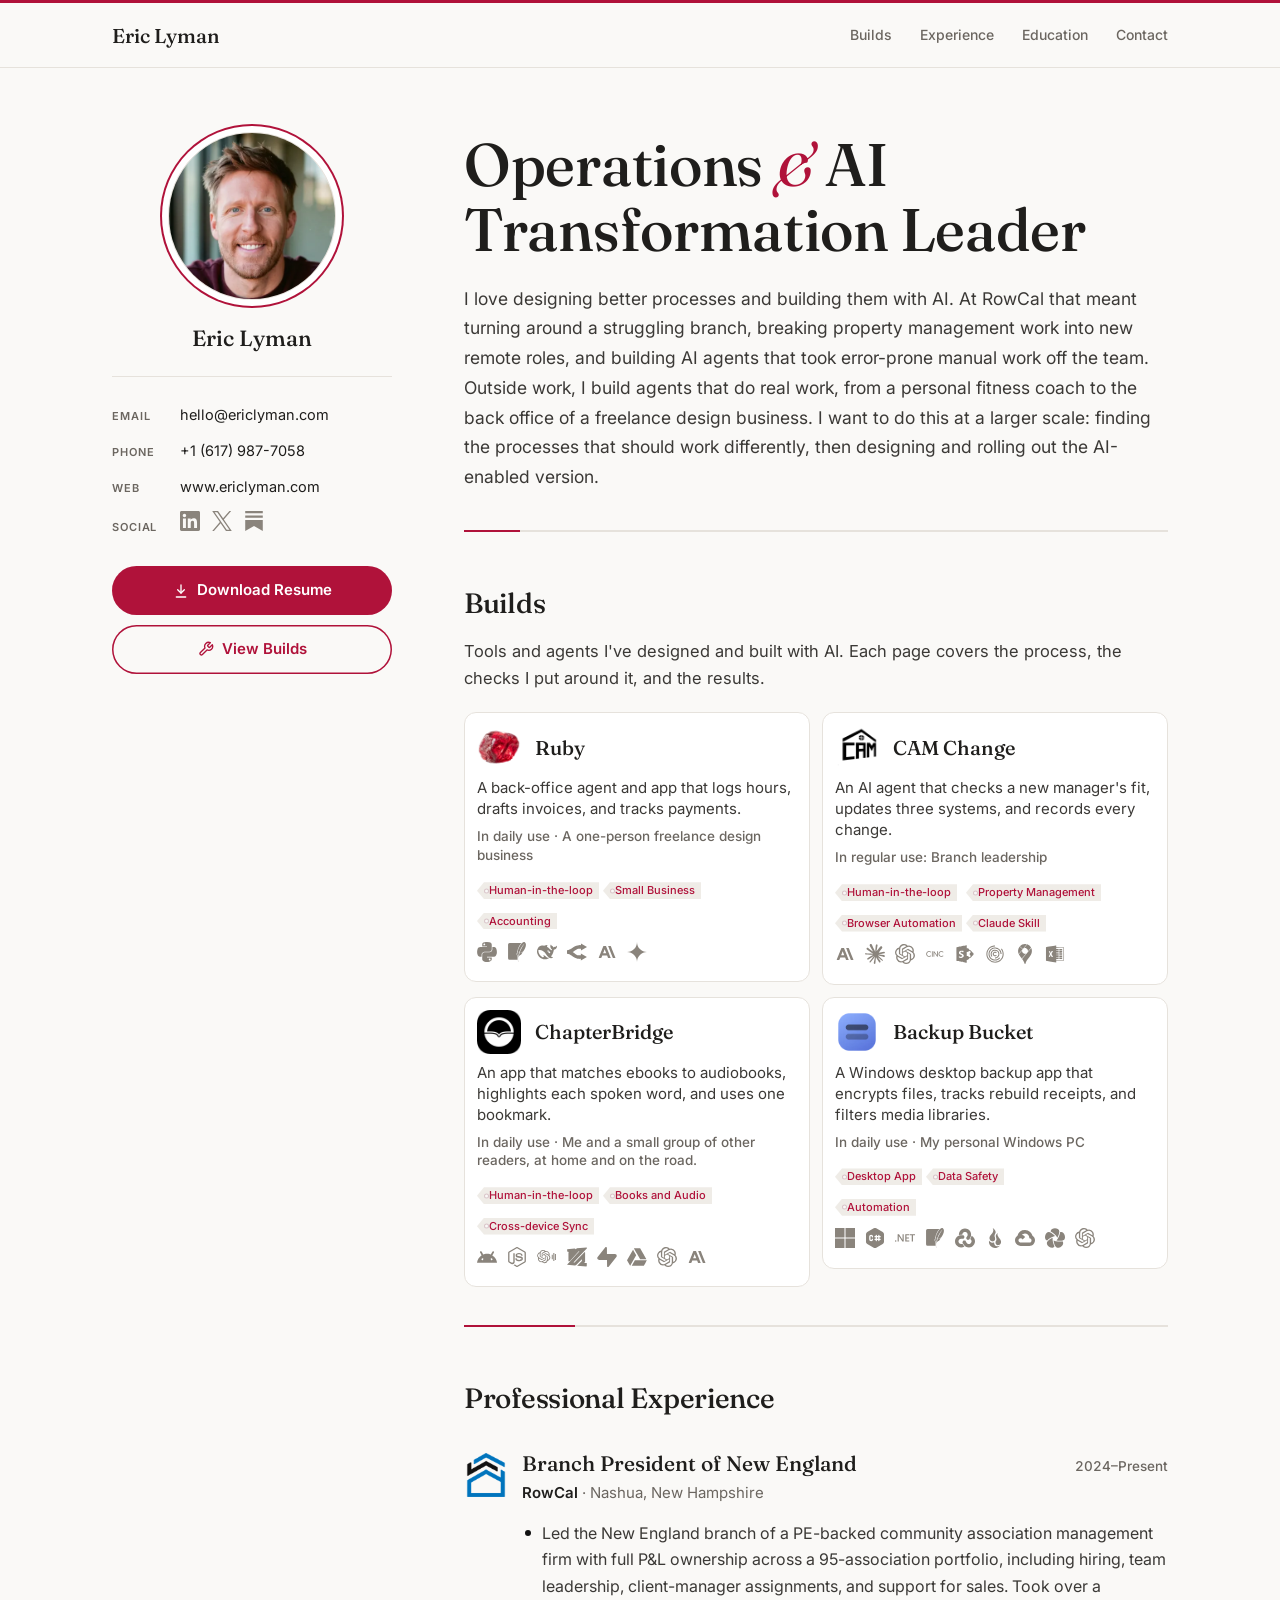
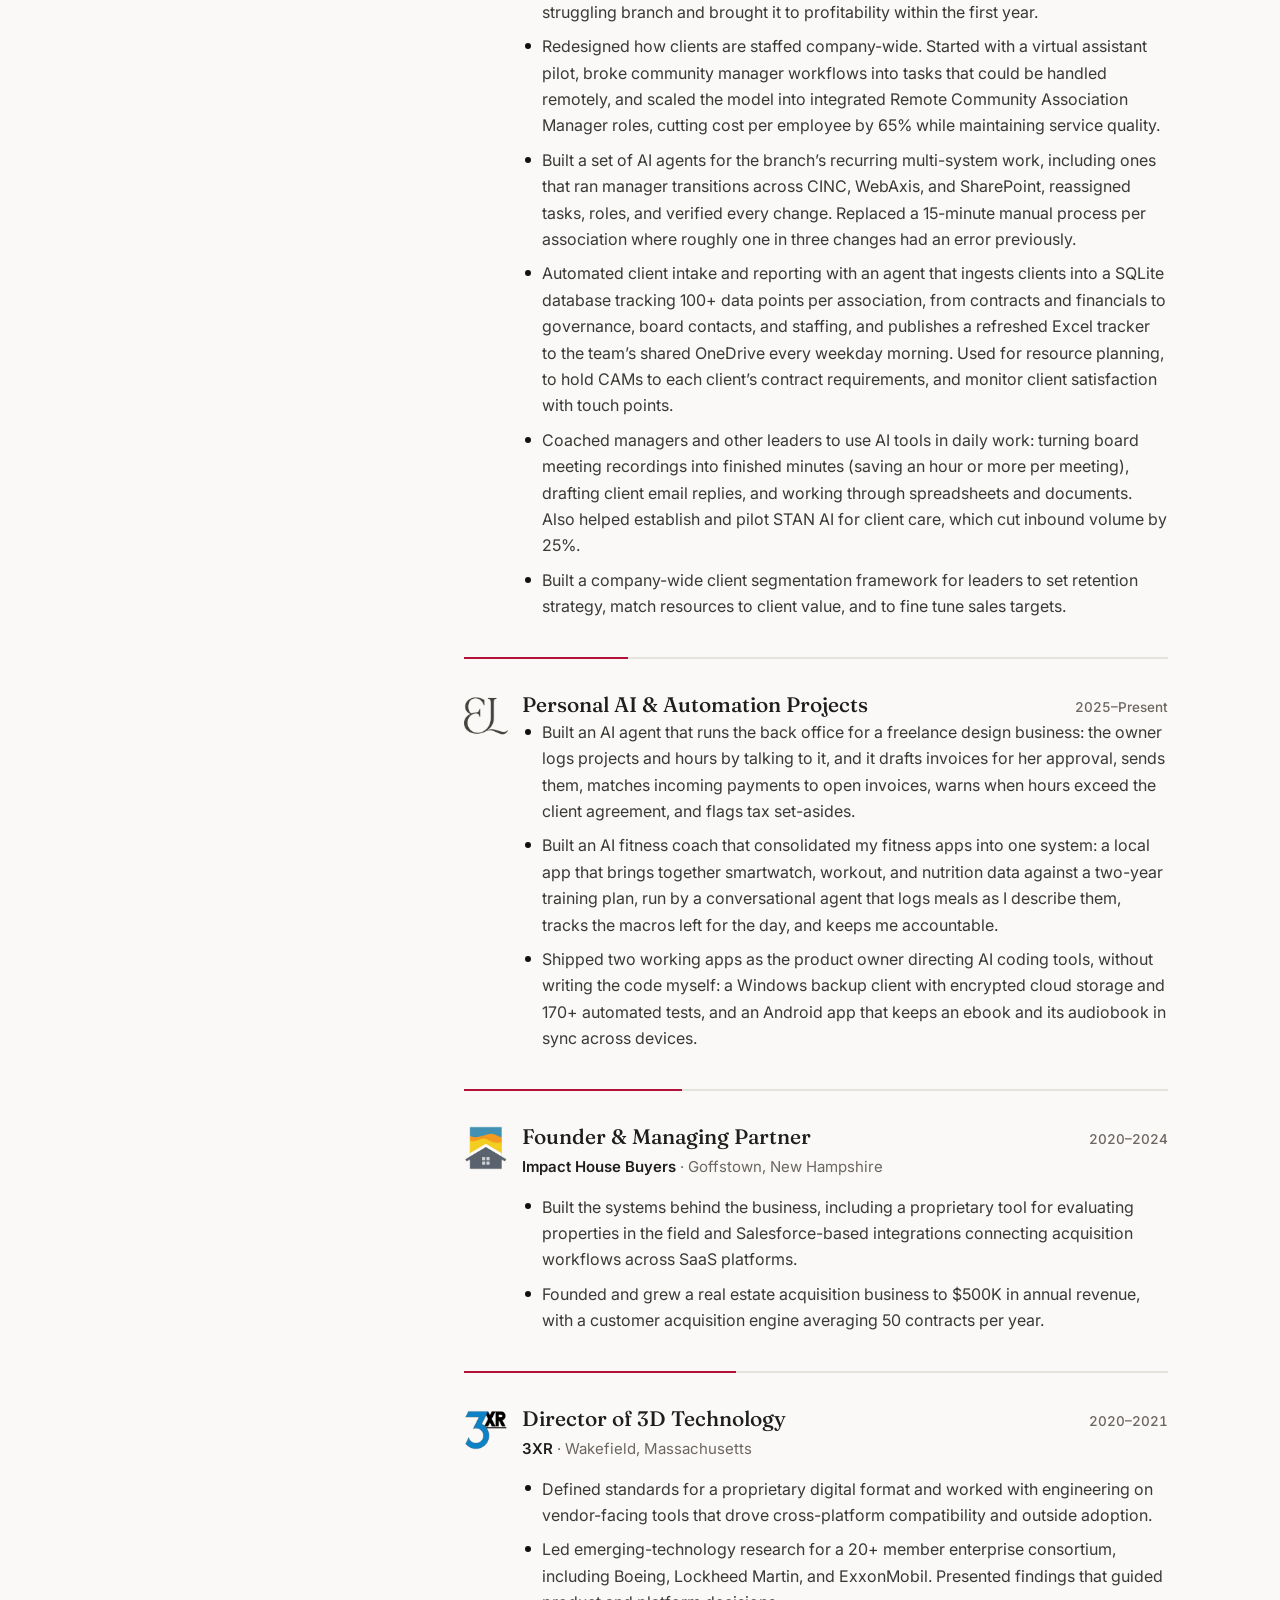
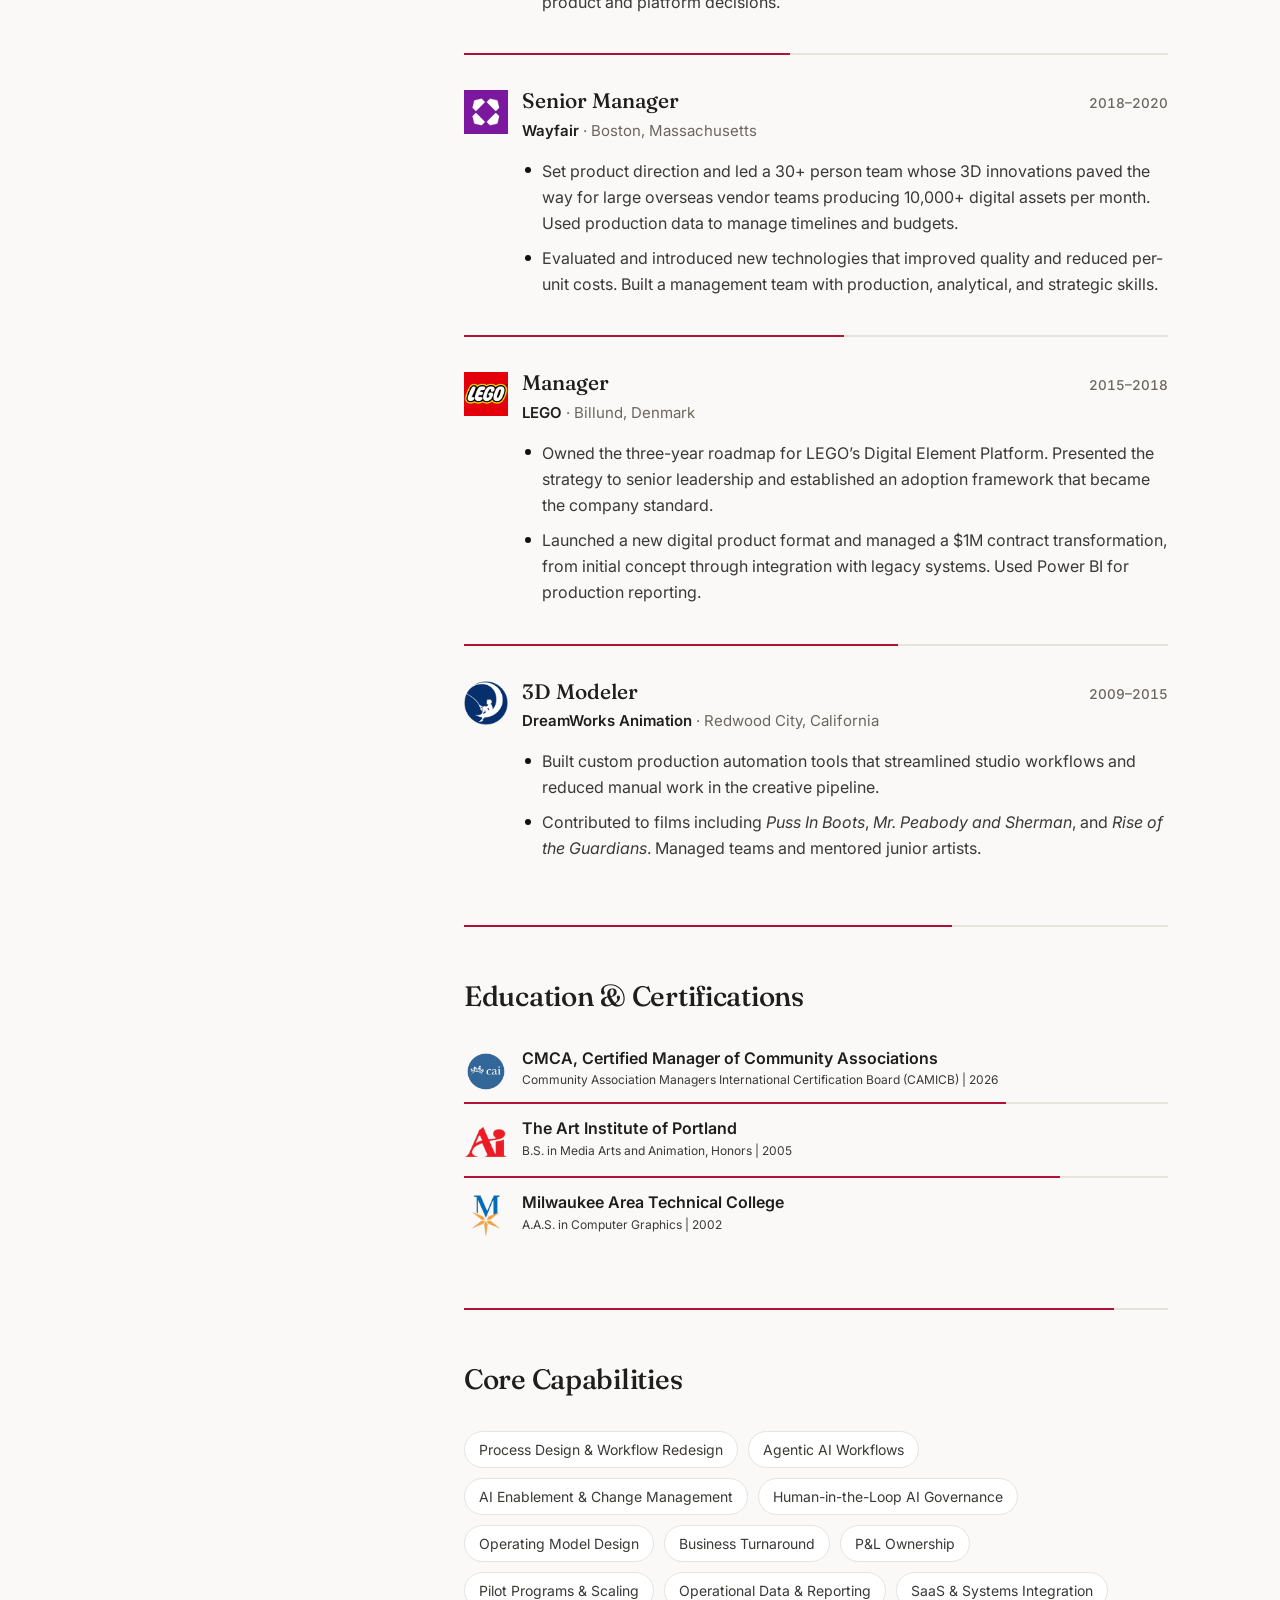
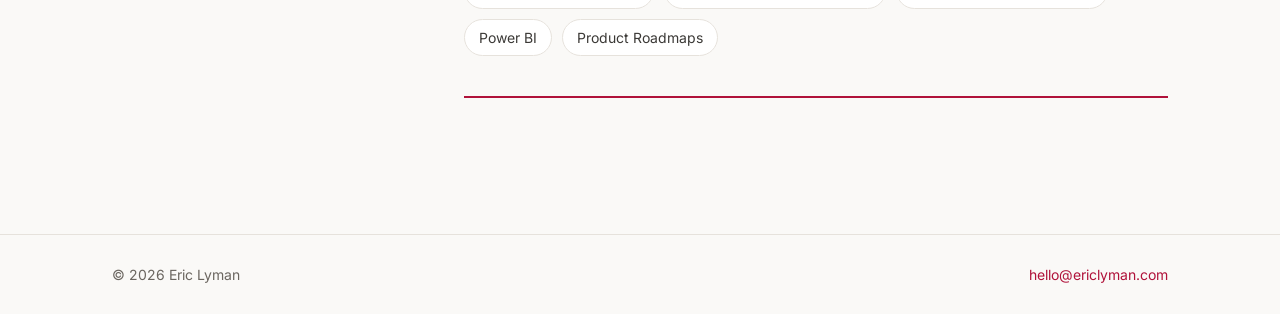
==== commit 12ee3a1c: "Update the ChapterBridge card line, fact strip, and result tiles. Co-authored-by: mezza550 <mezza550" ====
--- a/index.html
+++ b/index.html
@@ -100,8 +100,8 @@
             <div class="build-card">
               <a class="build-card-link" href="/builds/chapterbridge/">
                 <div class="build-title"><img class="build-icon" src="/img/builds/chapterbridge-icon.webp" alt="ChapterBridge app icon" width="96" height="96"><h3>ChapterBridge</h3></div>
-                <p class="build-line">An app that matches ebooks to audiobooks, highlights each spoken word, and syncs my place.</p>
-                <p class="build-status">In daily use · My family, both at home and when traveling</p>
+                <p class="build-line">An app that matches ebooks to audiobooks, highlights each spoken word, and uses one bookmark.</p>
+                <p class="build-status">In daily use · Me and a small group of other readers, at home and on the road.</p>
                 
               </a>
               <div class="build-card-extra">
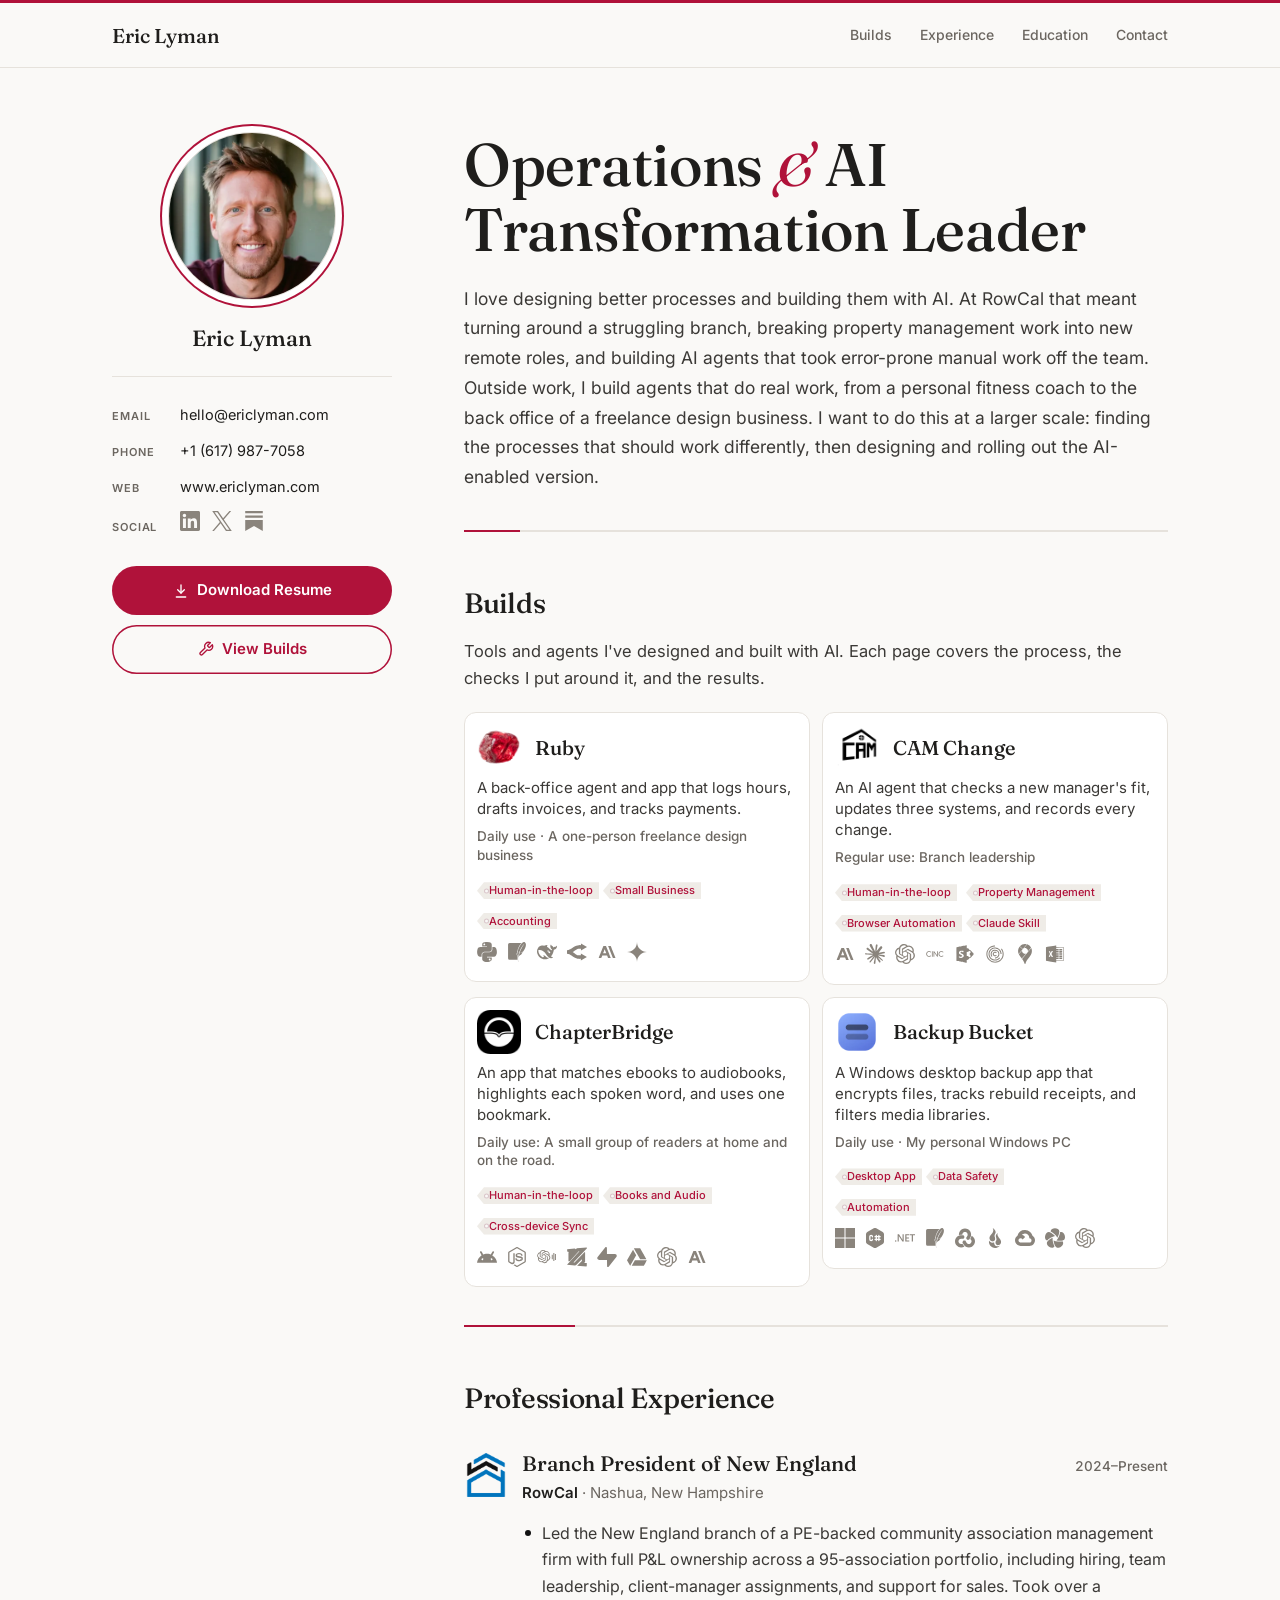
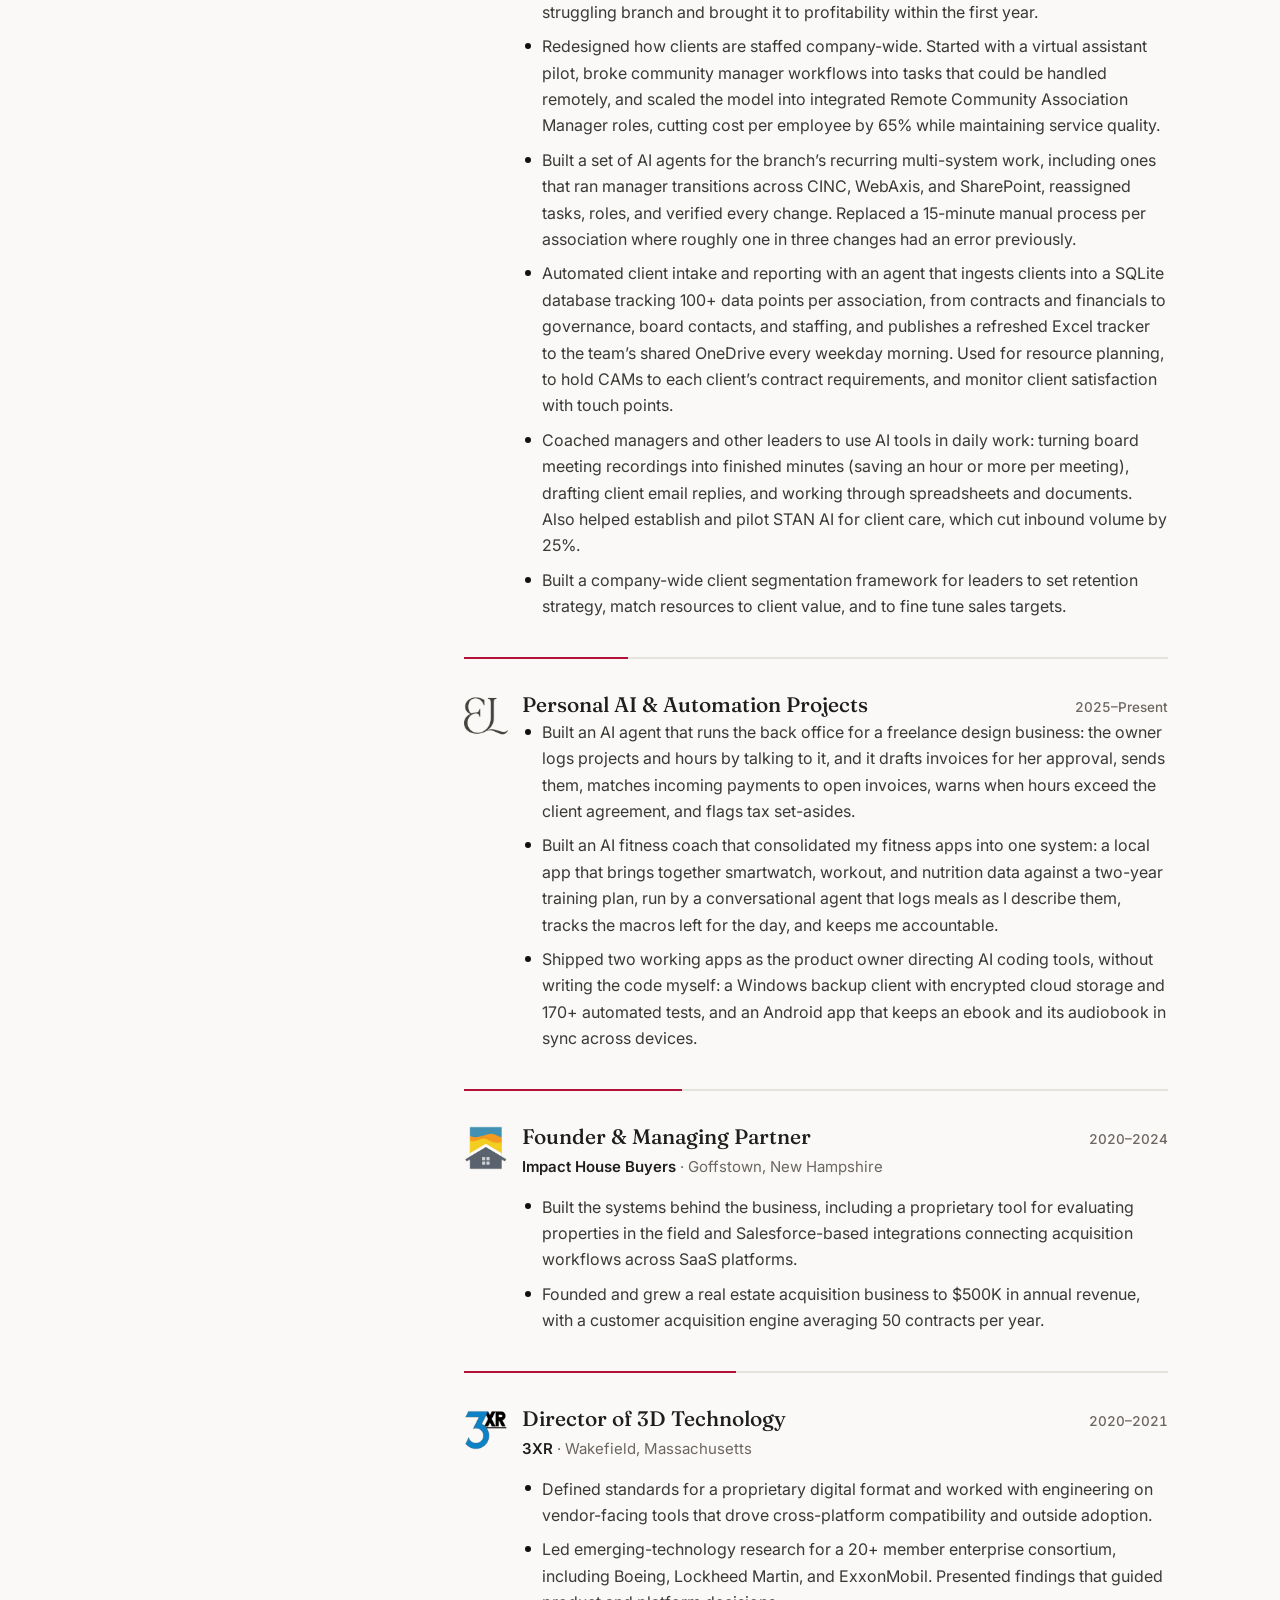
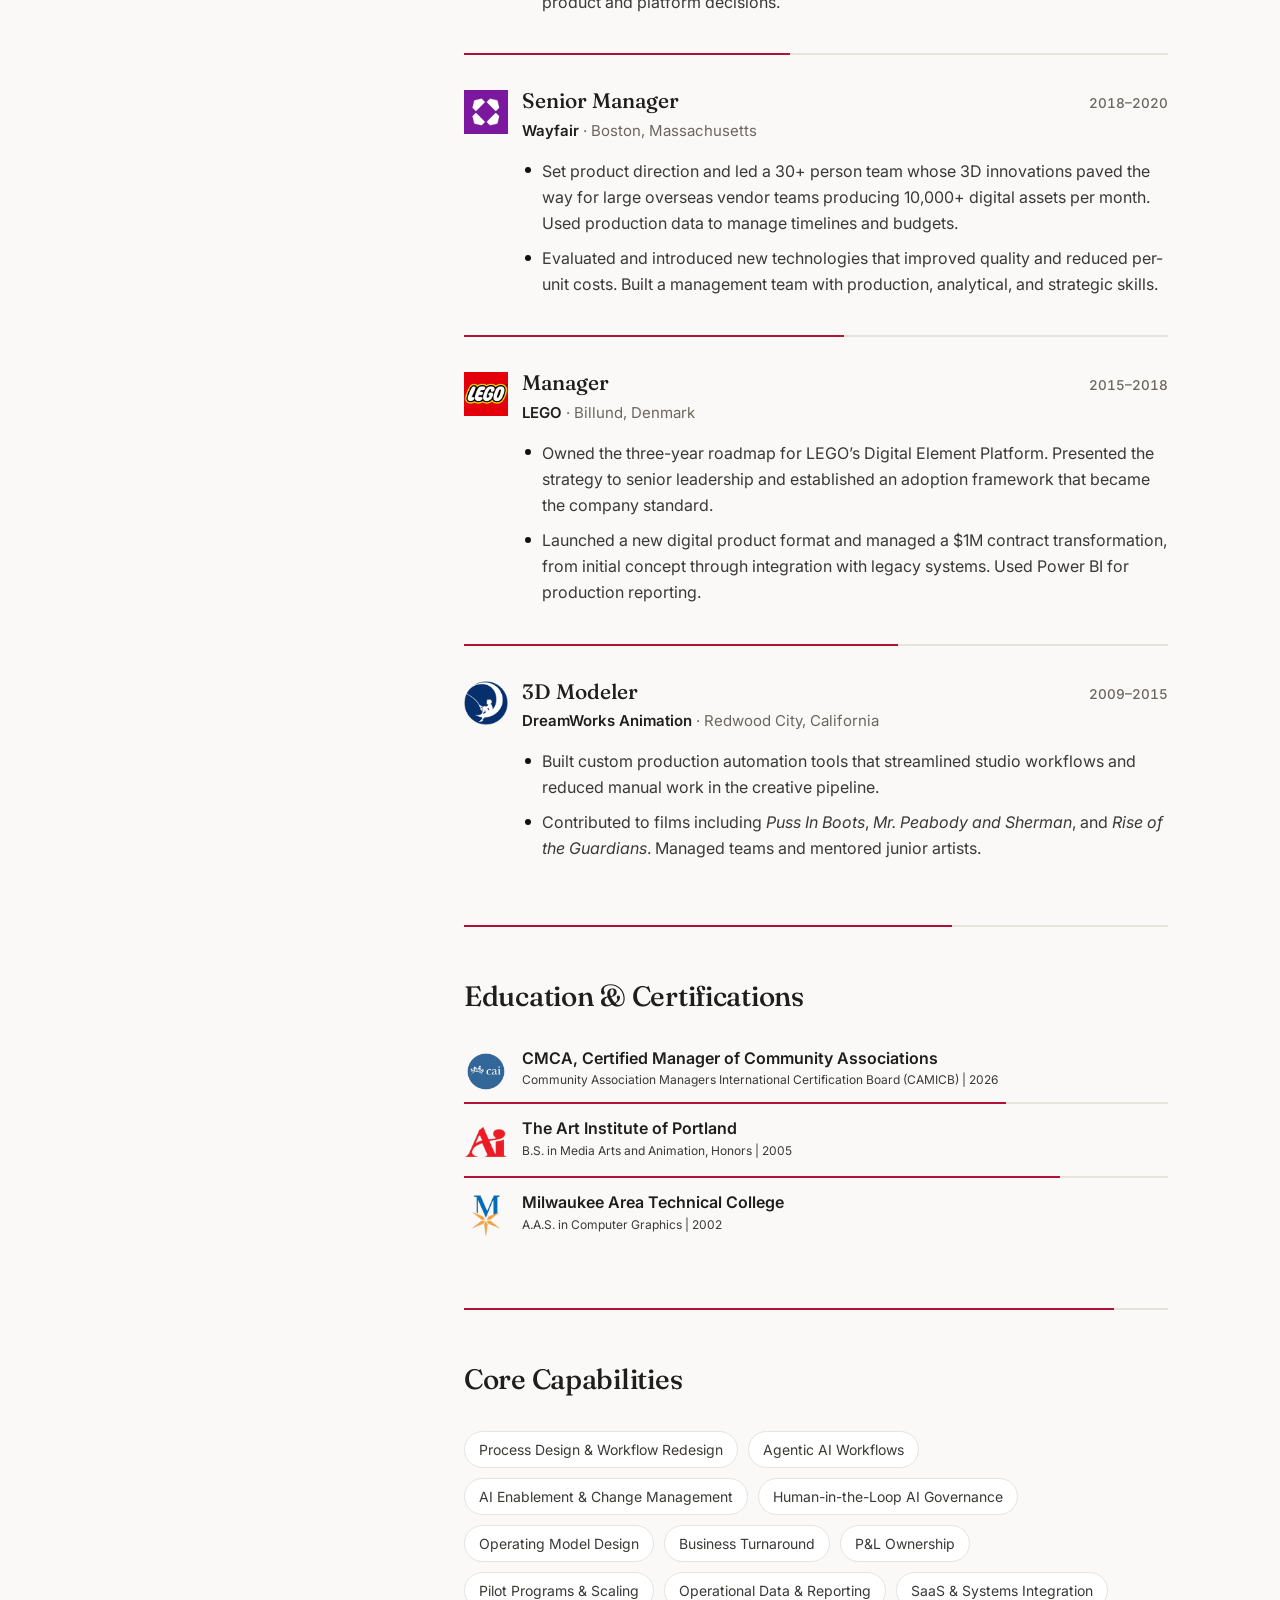
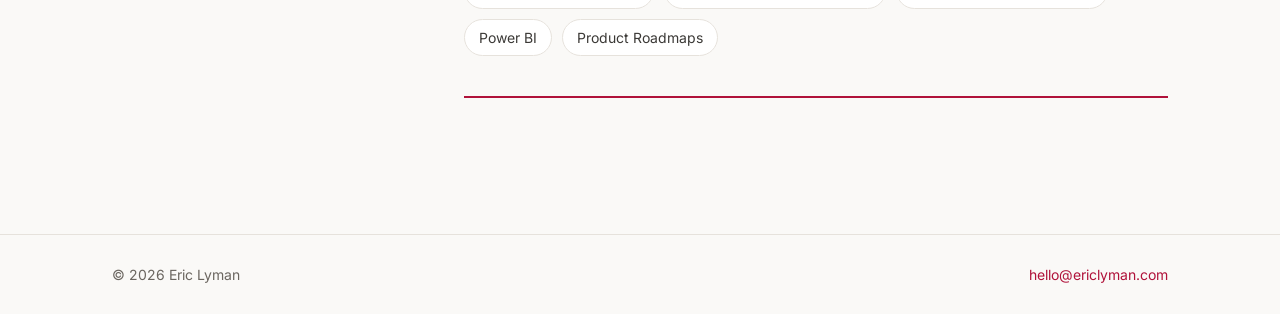
==== commit 446a708c: "Shorten build statuses to Daily use and Regular use. Co-authored-by: mezza550 <mezza550@users.norepl" ====
--- a/index.html
+++ b/index.html
@@ -73,7 +73,7 @@
               <a class="build-card-link" href="/builds/ruby/">
                 <div class="build-title"><img class="build-icon" src="/img/builds/ruby-icon.webp" alt="Ruby gemstone icon" width="96" height="96"><h3>Ruby</h3></div>
                 <p class="build-line">A back-office agent and app that logs hours, drafts invoices, and tracks payments.</p>
-                <p class="build-status">In daily use · A one-person freelance design business</p>
+                <p class="build-status">Daily use · A one-person freelance design business</p>
                 
               </a>
               <div class="build-card-extra">
@@ -87,7 +87,7 @@
               <a class="build-card-link" href="/builds/cam-change/">
                 <div class="build-title"><img class="build-icon" src="/img/builds/cam-change-icon.webp" alt="CAM Change logo" width="96" height="96"><h3>CAM Change</h3></div>
                 <p class="build-line">An AI agent that checks a new manager's fit, updates three systems, and records every change.</p>
-                <p class="build-status">In regular use: Branch leadership</p>
+                <p class="build-status">Regular use: Branch leadership</p>
                 
               </a>
               <div class="build-card-extra">
@@ -101,7 +101,7 @@
               <a class="build-card-link" href="/builds/chapterbridge/">
                 <div class="build-title"><img class="build-icon" src="/img/builds/chapterbridge-icon.webp" alt="ChapterBridge app icon" width="96" height="96"><h3>ChapterBridge</h3></div>
                 <p class="build-line">An app that matches ebooks to audiobooks, highlights each spoken word, and uses one bookmark.</p>
-                <p class="build-status">In daily use · Me and a small group of other readers, at home and on the road.</p>
+                <p class="build-status">Daily use: A small group of readers at home and on the road.</p>
                 
               </a>
               <div class="build-card-extra">
@@ -115,7 +115,7 @@
               <a class="build-card-link" href="/builds/backup-bucket/">
                 <div class="build-title"><img class="build-icon" src="/img/builds/backup-bucket-icon.webp" alt="Backup Bucket app icon" width="96" height="96" style="--icon-scale:0.85"><h3>Backup Bucket</h3></div>
                 <p class="build-line">A Windows desktop backup app that encrypts files, tracks rebuild receipts, and filters media libraries.</p>
-                <p class="build-status">In daily use · My personal Windows PC</p>
+                <p class="build-status">Daily use · My personal Windows PC</p>
                 
               </a>
               <div class="build-card-extra">
--- a/style.css
+++ b/style.css
@@ -263,6 +263,7 @@
 .build-block .shot-thumbs li{margin:0;padding:0}
 .build-block .shot-thumbs li::before{content:none}
 .shot-frame{display:block;aspect-ratio:3799 / 1980;overflow:hidden;border:1px solid var(--line);border-radius:12px;background:var(--stone);box-shadow:0 8px 22px rgba(31,30,28,.08)}
+.shot-frame--portrait{aspect-ratio:220 / 284}
 .shot-feature{margin:0 0 16px}
 .shot-placeholder{display:grid;place-items:center;width:100%;border:1px solid var(--line);border-radius:12px;background:var(--stone);color:var(--muted);font-size:12px;font-weight:600;letter-spacing:.06em;text-transform:uppercase}
 .shot-placeholder--feature{aspect-ratio:1240 / 820}
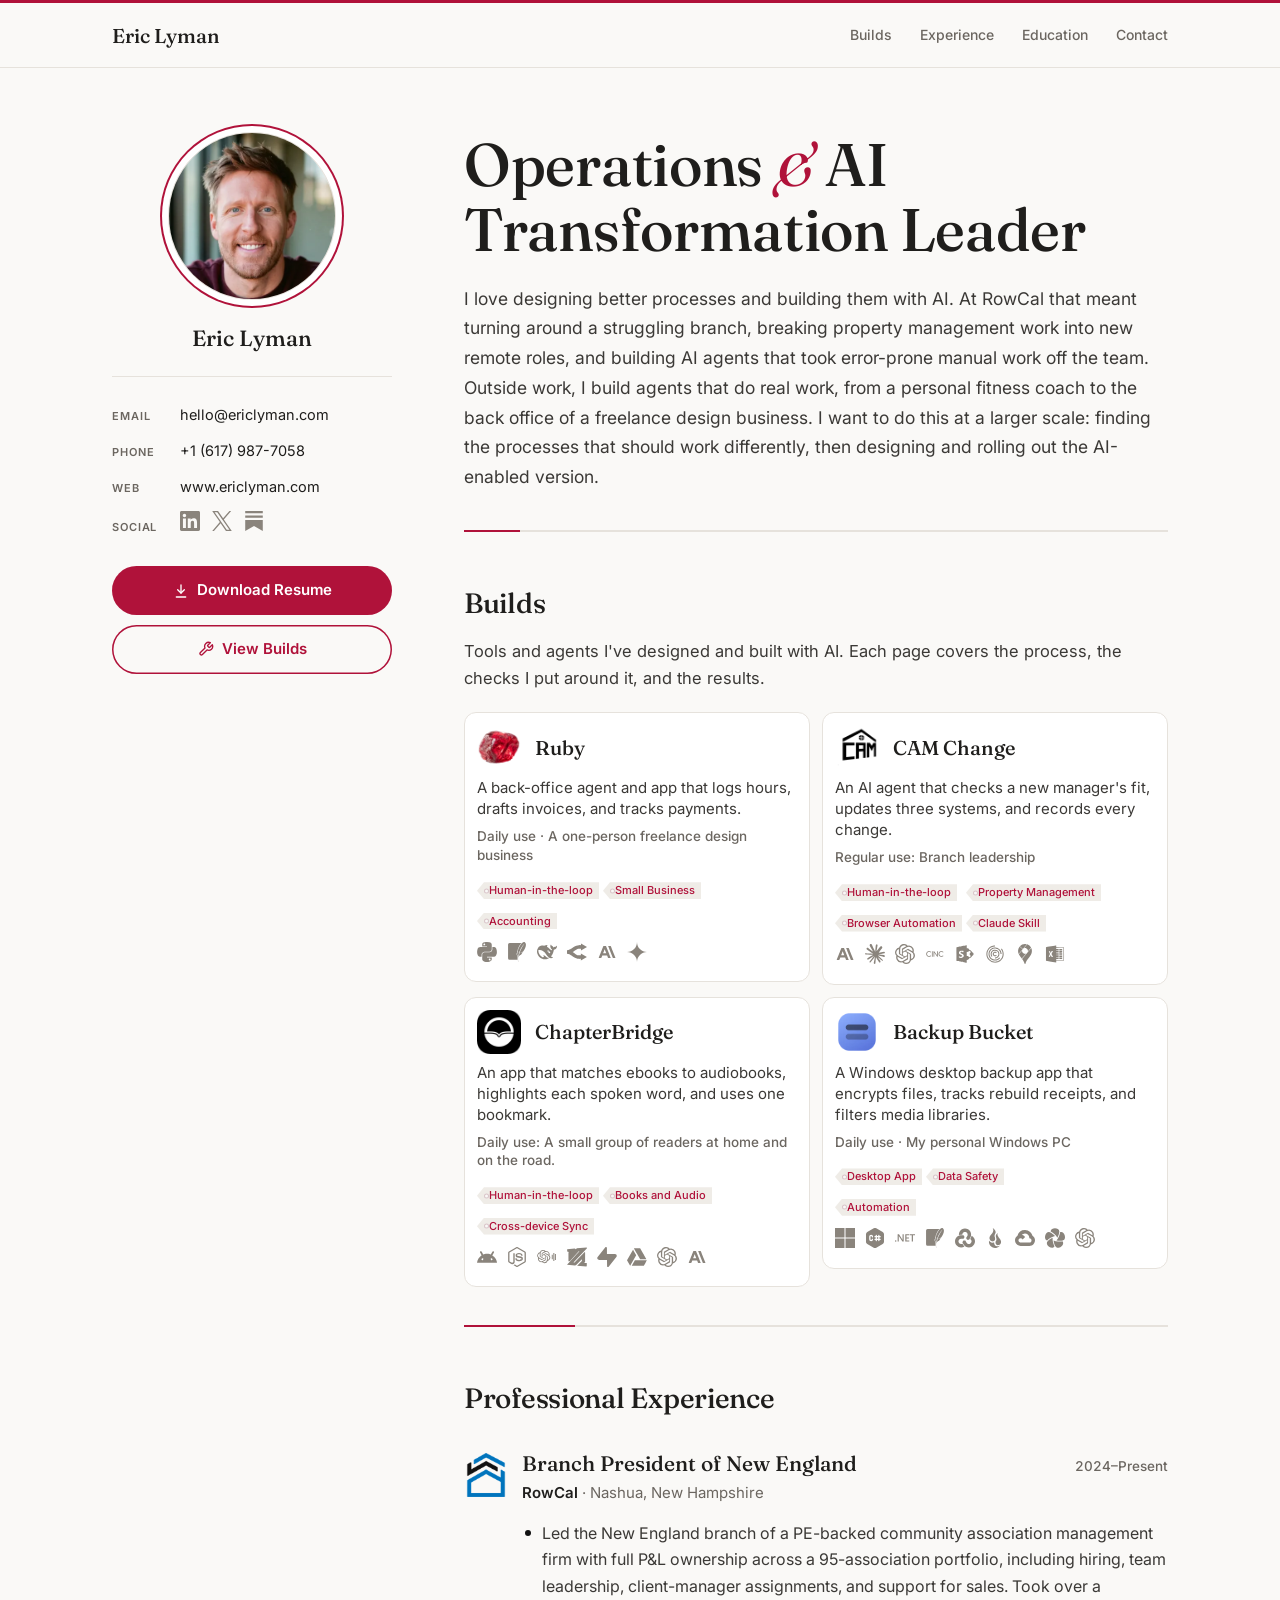
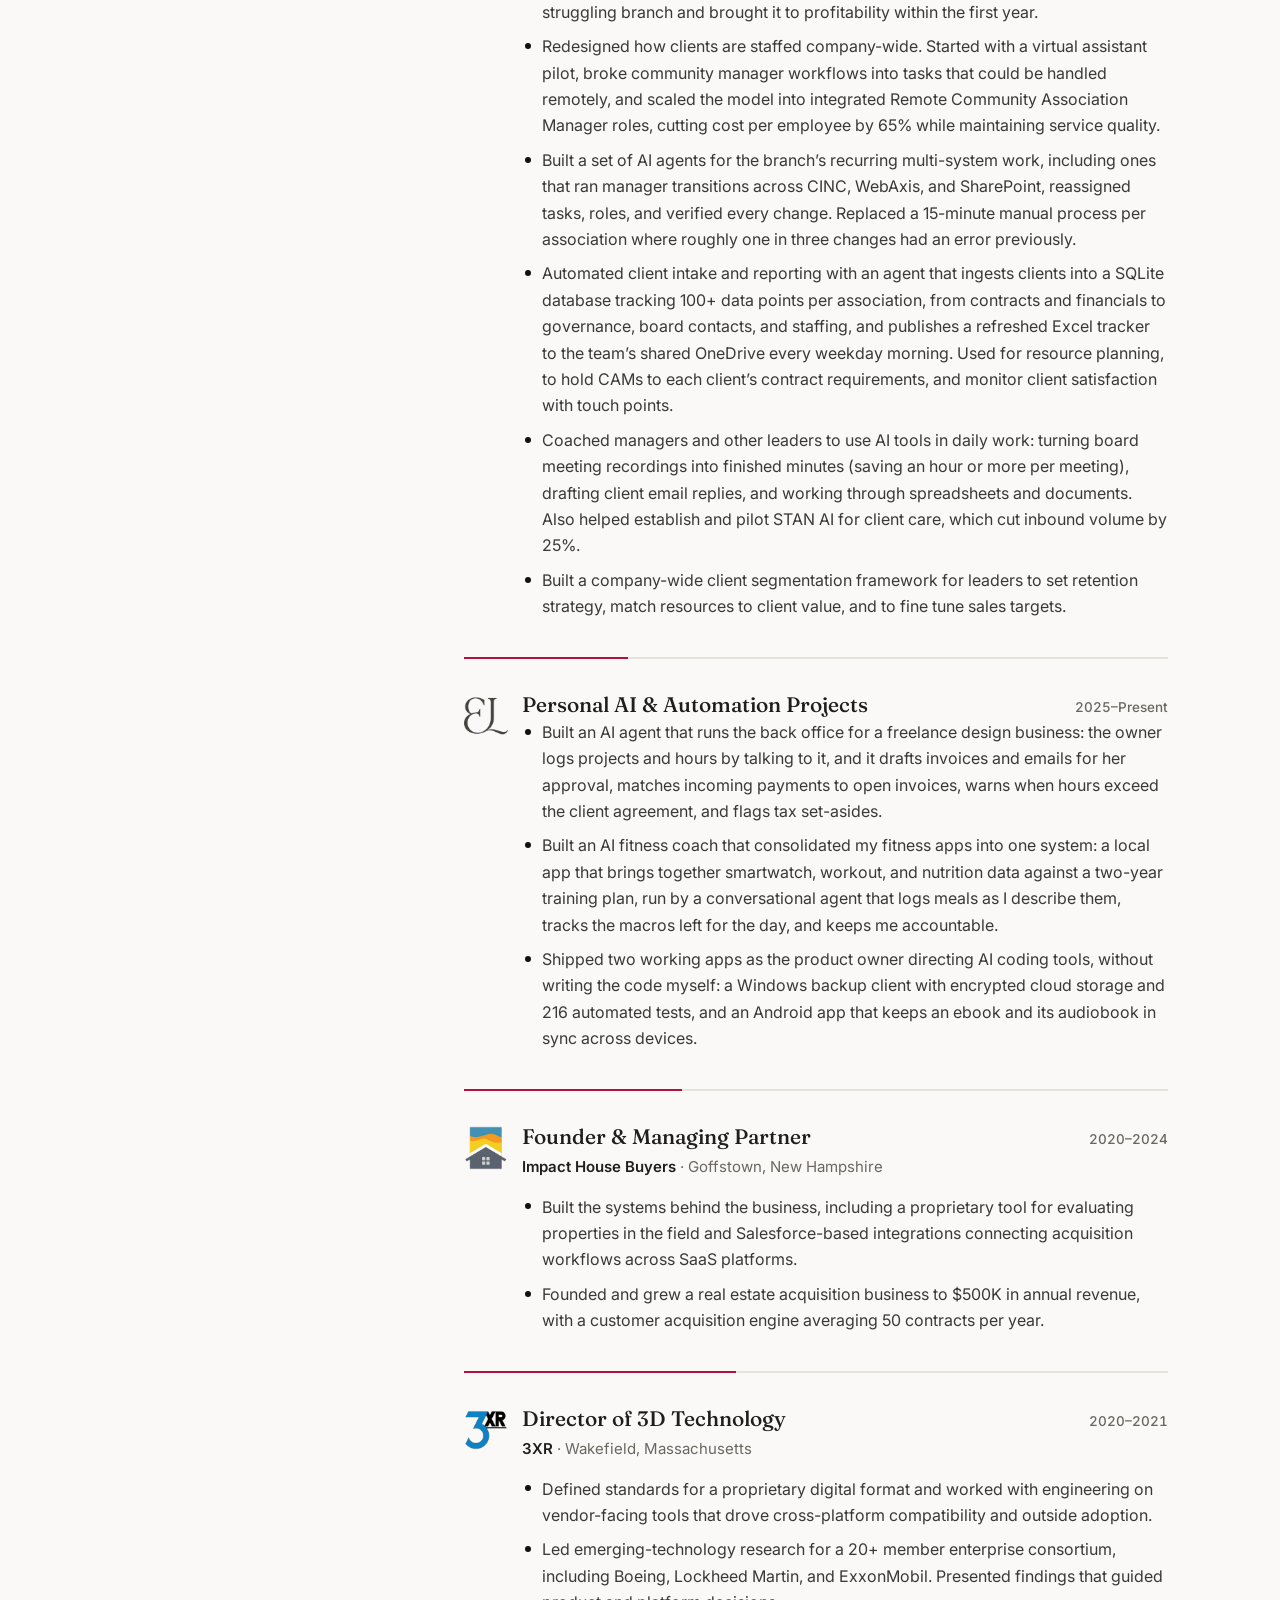
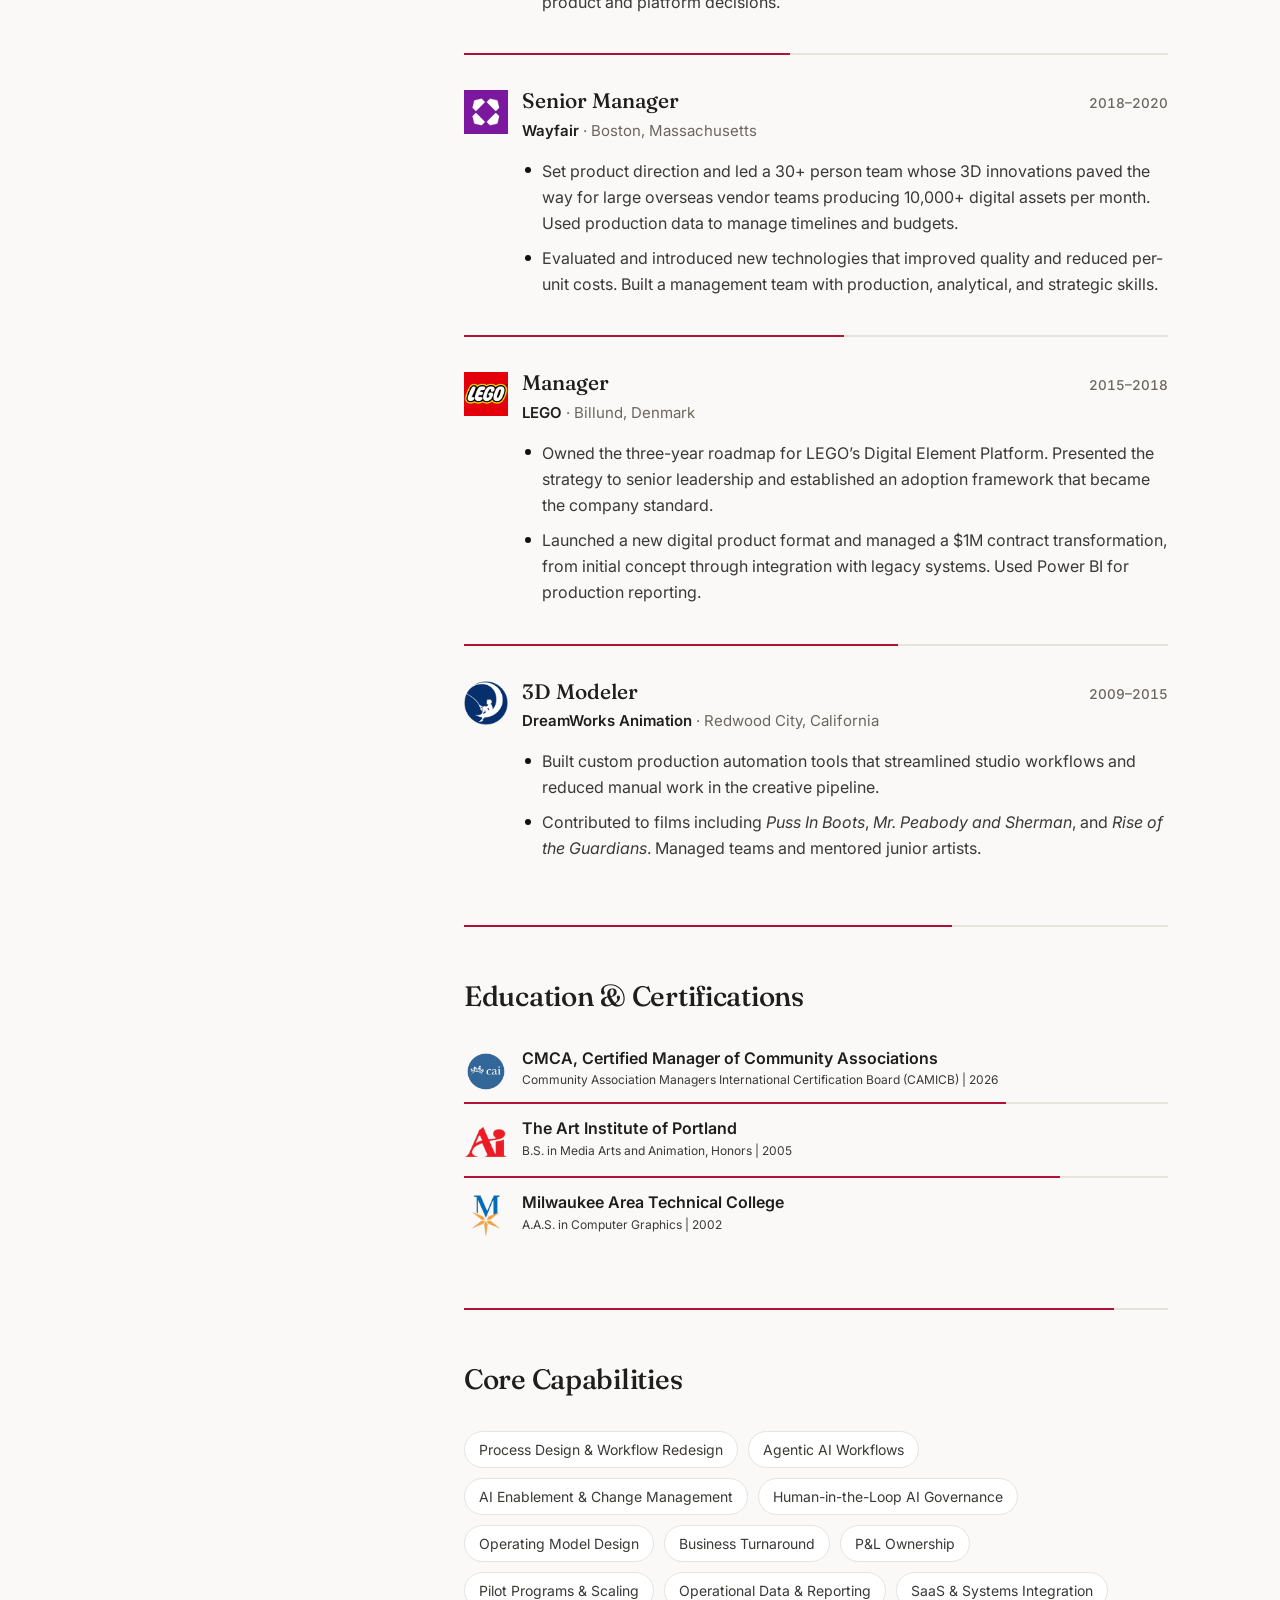
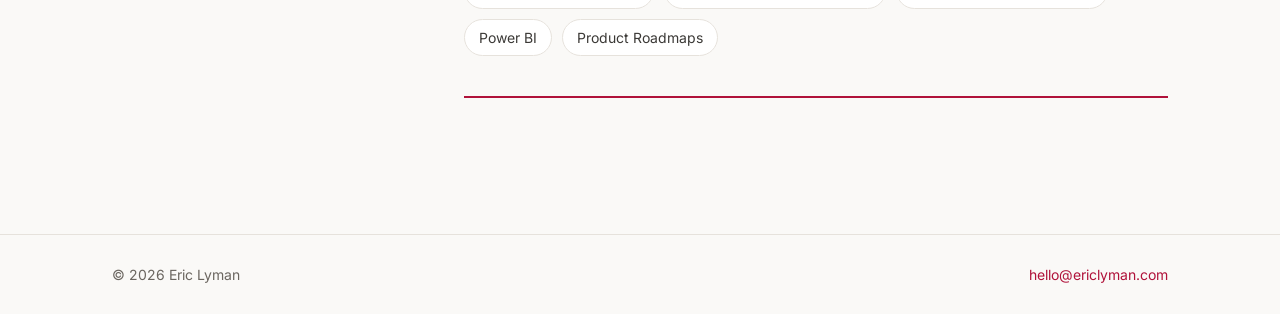
==== commit 295e4c4a: "Align homepage copy, Ruby Gmail label, and downloadable resume PDF" ====
--- a/index.html
+++ b/index.html
@@ -157,9 +157,9 @@
                   <span class="years">2025–Present</span>
                 </div>
                 <ul>
-                  <li>Built an AI agent that runs the back office for a freelance design business: the owner logs projects and hours by talking to it, and it drafts invoices for her approval, sends them, matches incoming payments to open invoices, warns when hours exceed the client agreement, and flags tax set-asides.</li>
+                  <li>Built an AI agent that runs the back office for a freelance design business: the owner logs projects and hours by talking to it, and it drafts invoices and emails for her approval, matches incoming payments to open invoices, warns when hours exceed the client agreement, and flags tax set-asides.</li>
                   <li>Built an AI fitness coach that consolidated my fitness apps into one system: a local app that brings together smartwatch, workout, and nutrition data against a two-year training plan, run by a conversational agent that logs meals as I describe them, tracks the macros left for the day, and keeps me accountable.</li>
-                  <li>Shipped two working apps as the product owner directing AI coding tools, without writing the code myself: a Windows backup client with encrypted cloud storage and 170+ automated tests, and an Android app that keeps an ebook and its audiobook in sync across devices.</li>
+                  <li>Shipped two working apps as the product owner directing AI coding tools, without writing the code myself: a Windows backup client with encrypted cloud storage and 216 automated tests, and an Android app that keeps an ebook and its audiobook in sync across devices.</li>
                 </ul>
               </div>
             </li>
--- a/style.css
+++ b/style.css
@@ -133,6 +133,15 @@
   .plain-list .role-logo--sm{width:85%;height:auto;aspect-ratio:1;margin-top:4px}
 }
 @media (prefers-reduced-motion:reduce){html{scroll-behavior:auto}}
+
+/* Standalone documents, such as the Chapter Bridge legal pages. */
+.doc{max-width:40rem;padding-top:56px;padding-bottom:80px}
+.doc h1{font-size:clamp(36px,4.8vw,52px);margin-bottom:12px}
+.doc-meta{margin:0 0 28px;color:var(--muted);font-size:14.5px}
+.doc section{margin:0}
+.doc h2{font-family:var(--serif);font-weight:500;font-size:24px;color:var(--ink);letter-spacing:-.01em;margin:32px 0 8px}
+.doc p{margin:0 0 14px}
+.doc-end{margin-top:36px;padding-top:20px;border-top:1px solid var(--line)}
 
 .contact-end{padding-top:40px;border-top:2px solid var(--ruby)}
 .contact-list--end{border-top:0;padding-top:0;max-width:440px;font-size:16px}
@@ -265,6 +274,7 @@
 .shot-frame{display:block;aspect-ratio:3799 / 1980;overflow:hidden;border:1px solid var(--line);border-radius:12px;background:var(--stone);box-shadow:0 8px 22px rgba(31,30,28,.08)}
 .shot-frame--portrait{aspect-ratio:220 / 284}
 .shot-feature{margin:0 0 16px}
+.shot-gallery .shot-feature--center{width:min(480px,100%);margin-left:auto;margin-right:auto}
 .shot-placeholder{display:grid;place-items:center;width:100%;border:1px solid var(--line);border-radius:12px;background:var(--stone);color:var(--muted);font-size:12px;font-weight:600;letter-spacing:.06em;text-transform:uppercase}
 .shot-placeholder--feature{aspect-ratio:1240 / 820}
 .shot-placeholder--thumb{aspect-ratio:220 / 114}
@@ -272,6 +282,16 @@
 .shot-frame img{display:block;width:100%;height:100%;object-fit:contain;object-position:center;border:0;border-radius:0;box-shadow:none;background:transparent}
 @media (max-width:719px){
   .shot-thumbs{grid-template-columns:1fr 1fr}
+}
+.phone-row{list-style:none;display:grid;grid-template-columns:repeat(6,minmax(0,1fr));gap:12px;margin:0;padding:2px 0 4px}
+.build-block .phone-row li{margin:0;padding:0}
+.build-block .phone-row li::before{content:none}
+.phone-shot{margin:0}
+.phone-frame{display:block;aspect-ratio:574 / 1280;overflow:hidden;border:1px solid var(--line);border-radius:16px;background:var(--stone);box-shadow:0 8px 22px rgba(31,30,28,.08)}
+.phone-frame img{display:block;width:100%;height:100%;object-fit:contain;border:0;border-radius:0;box-shadow:none;background:transparent}
+@media (max-width:719px){
+  .phone-row{display:flex;overflow-x:auto;scroll-snap-type:x mandatory;padding-bottom:8px}
+  .phone-row li{flex:0 0 46%;scroll-snap-align:start}
 }
 .shot-dialog{display:flex;flex-direction:column;width:max-content;max-width:calc(100vw - 16px);max-height:calc(100vh - 16px);margin:auto;padding:12px 12px 16px;border:0;border-radius:12px;background:var(--bg);color:var(--body);box-shadow:0 16px 40px rgba(31,30,28,.28);overflow:auto}
 .shot-dialog:not([open]){display:none !important}
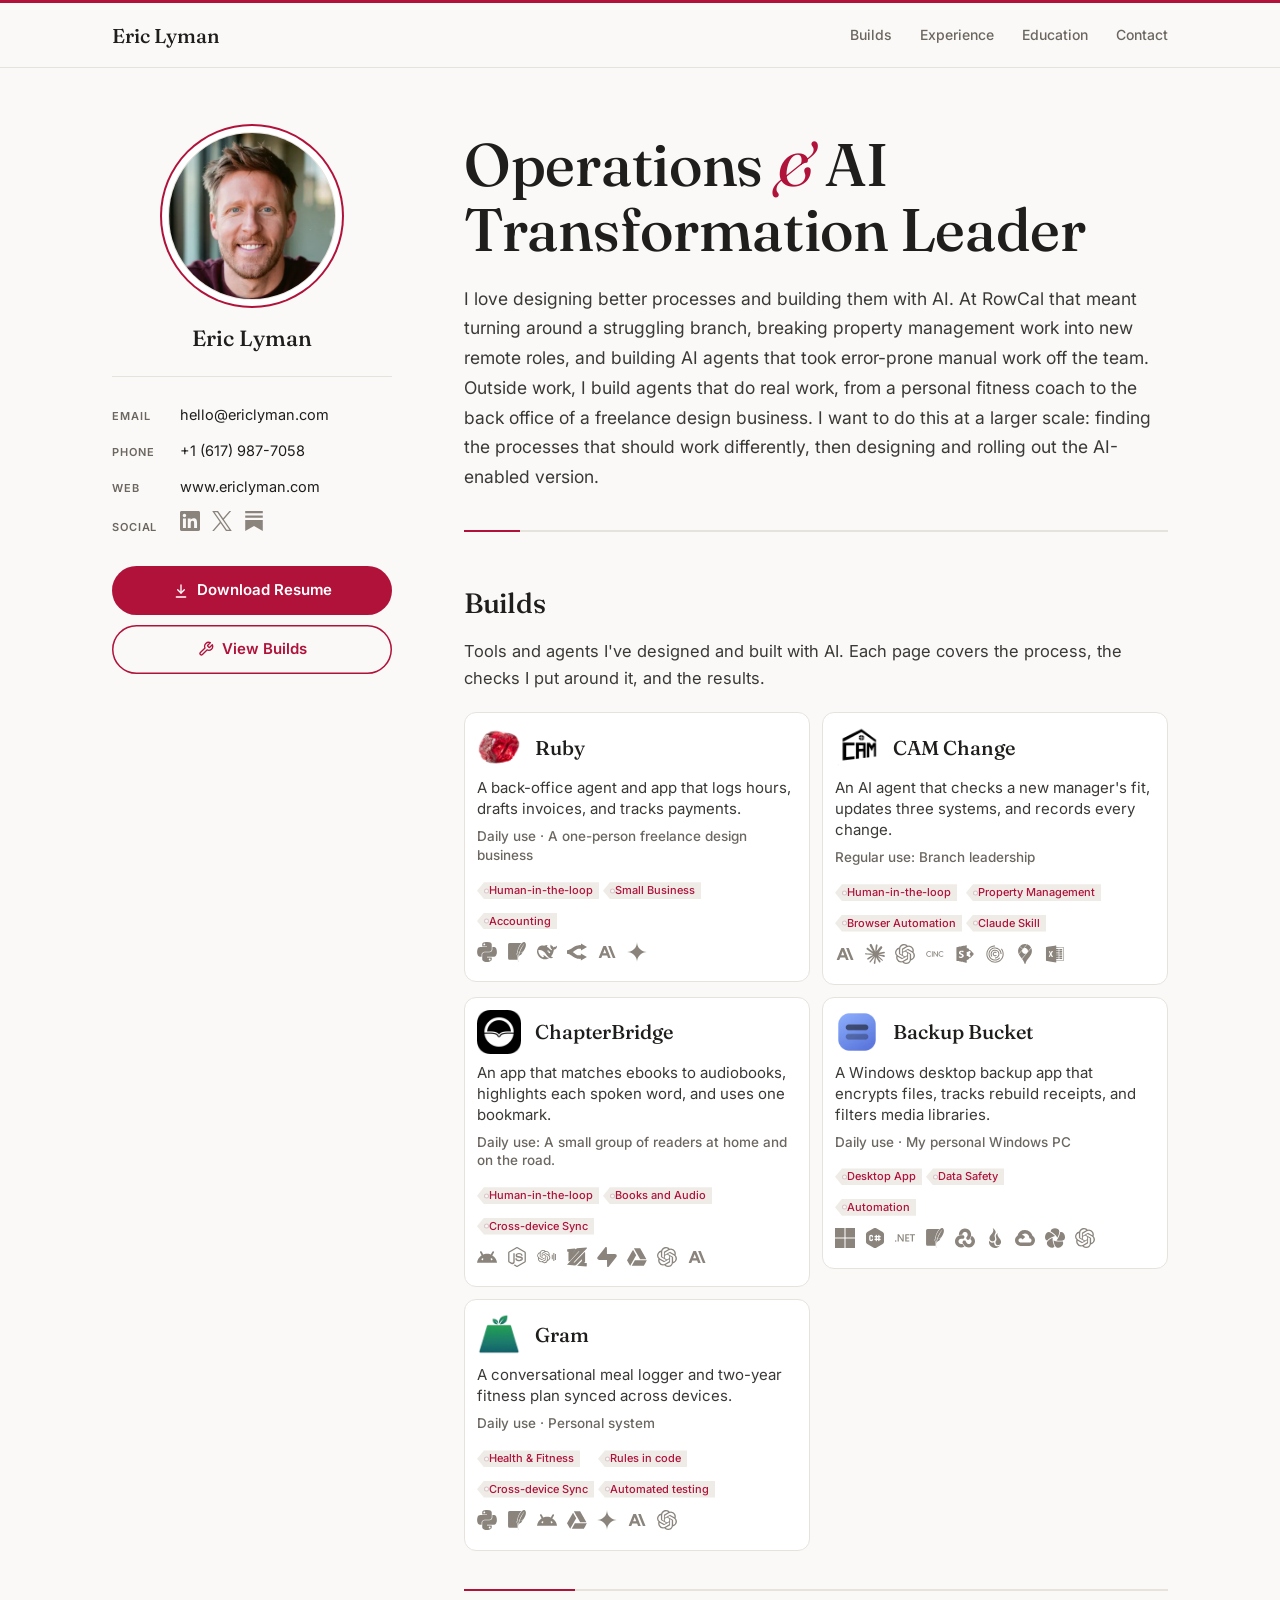
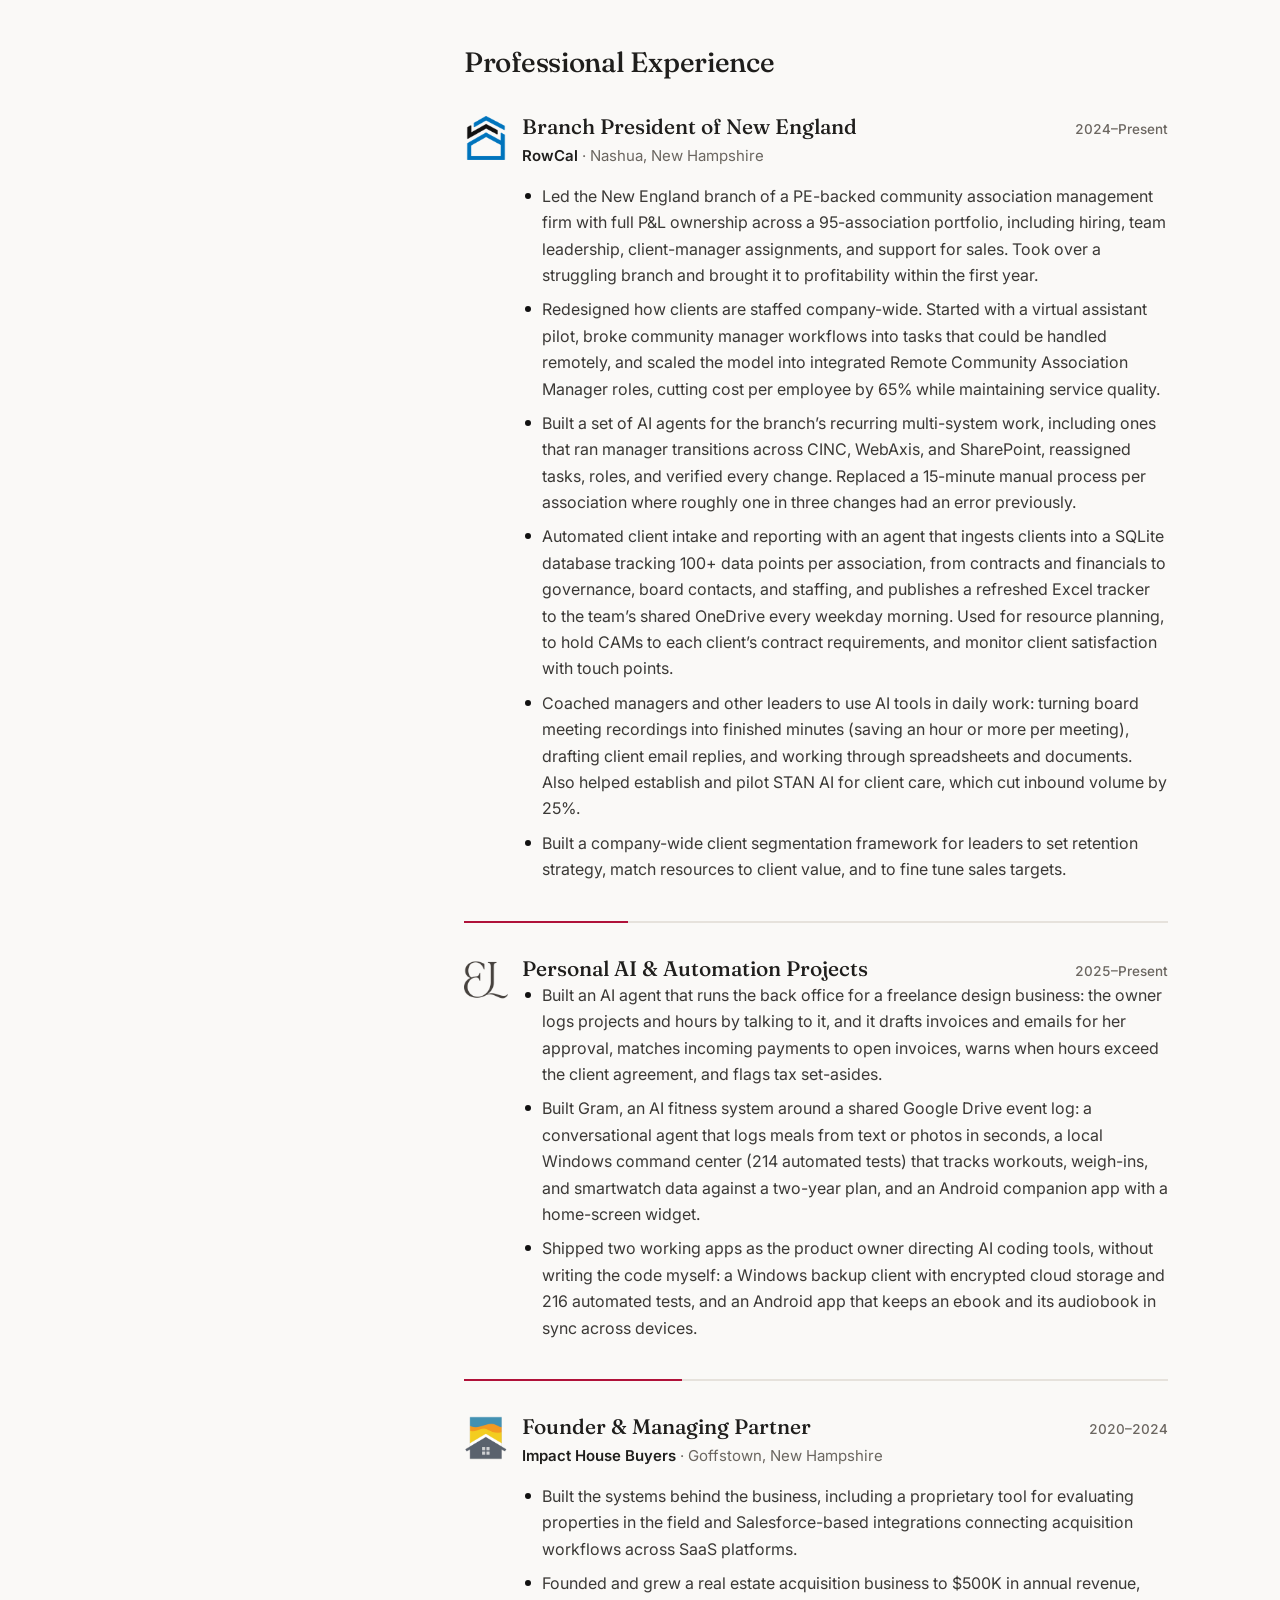
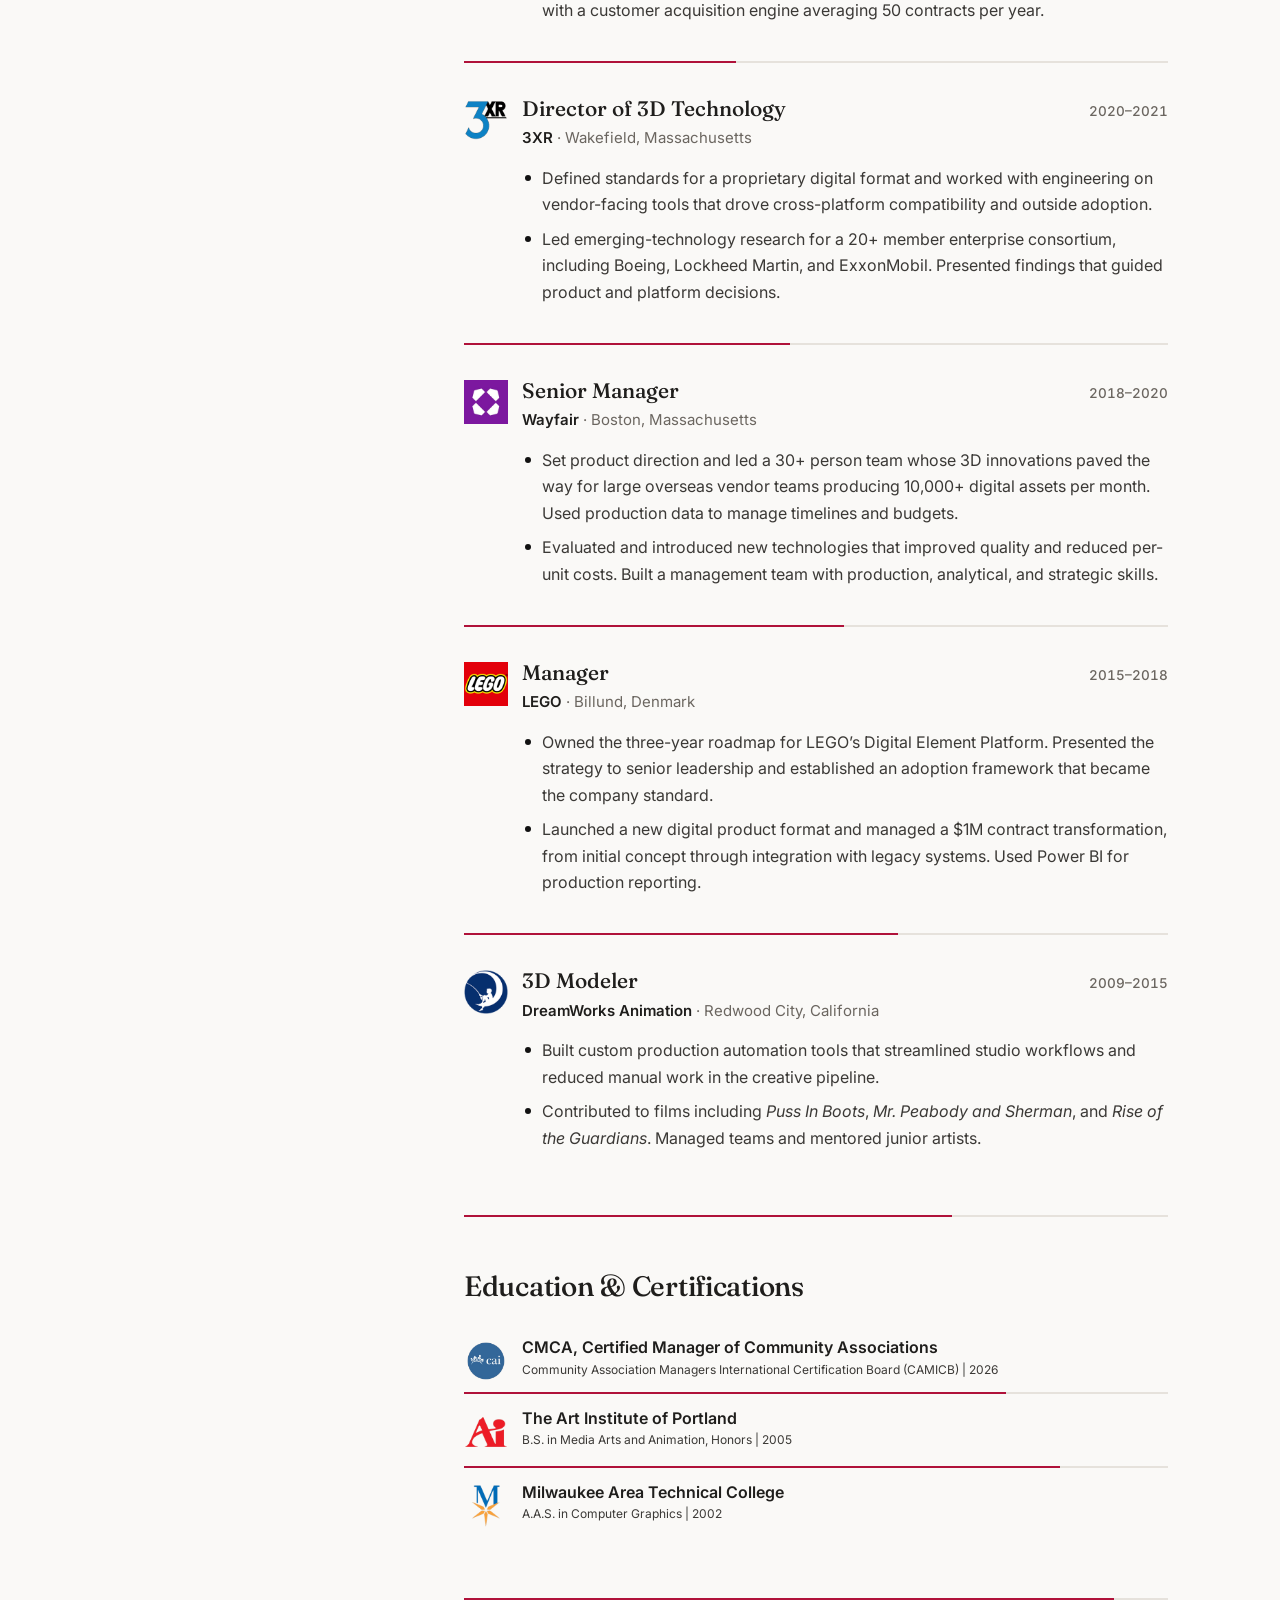
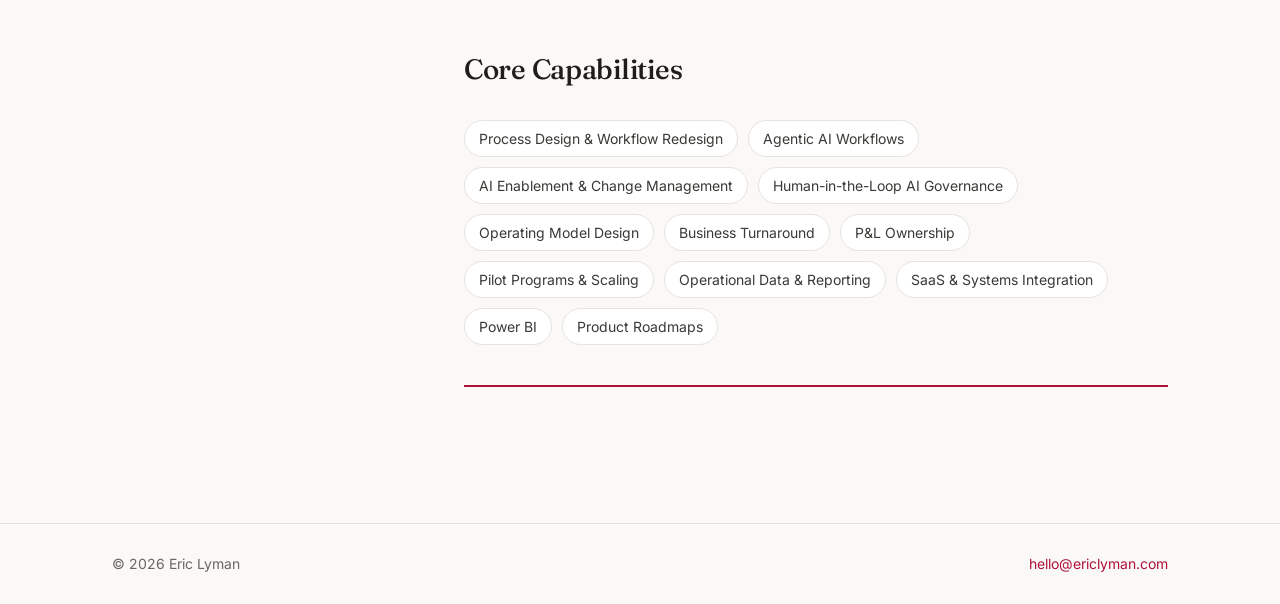
==== commit cf5cdf76: "Add Gram build page, transparent logo, and streamlined UI gallery" ====
--- a/index.html
+++ b/index.html
@@ -11,6 +11,10 @@
   <meta property="og:title" content="Eric Lyman | Operations &amp; AI Transformation Leader">
   <meta property="og:description" content="Eric Lyman is an operations and AI transformation leader who designs better processes and builds them with AI.">
   <meta name="theme-color" content="#faf9f7">
+  <link rel="icon" type="image/png" sizes="64x64" href="/favicon-light.png" media="(prefers-color-scheme: light)">
+  <link rel="icon" type="image/png" sizes="64x64" href="/favicon-dark.png" media="(prefers-color-scheme: dark)">
+  <link rel="icon" href="/favicon.ico" sizes="any">
+  <link rel="apple-touch-icon" sizes="180x180" href="/apple-touch-icon.png">
   <link rel="preconnect" href="https://fonts.googleapis.com">
   <link rel="preconnect" href="https://fonts.gstatic.com" crossorigin>
   <link href="https://fonts.googleapis.com/css2?family=Fraunces:opsz,wght@9..144,400;9..144,500;9..144,600&family=Inter:wght@400;500;600&display=swap" rel="stylesheet">
@@ -124,6 +128,20 @@
               </div>
             </div>
           </li>
+            <li>
+            <div class="build-card">
+              <a class="build-card-link" href="/builds/gram/">
+                <div class="build-title"><img class="build-icon" src="/img/builds/gram-icon.webp" alt="Gram scale and leaves icon" width="96" height="96"><h3>Gram</h3></div>
+                <p class="build-line">A conversational meal logger and two-year fitness plan synced across devices.</p>
+                <p class="build-status">Daily use · Personal system</p>
+                
+              </a>
+              <div class="build-card-extra">
+                <ul class="build-tags" aria-label="Tags"><li><span class="build-tag">Health &amp; Fitness</span></li><li><span class="build-tag">Rules in code</span></li><li><span class="build-tag">Cross-device Sync</span></li><li><span class="build-tag">Automated testing</span></li></ul>
+                <ul class="build-tools" aria-label="Tools"><li><button type="button" class="tool-logo" data-tip aria-label="Python" aria-describedby="tip-gram-card-tool-0"><svg class="tool-svg" viewBox="0 0 24 24" width="20" height="20" aria-hidden="true" focusable="false"><path fill="currentColor" d="M11.858 0c-.978.005-1.913.088-2.736.234C6.7.662 6.26 1.558 6.26 3.21v2.182h5.725v.727H4.111c-1.664 0-3.121 1-3.577 2.903-.526 2.181-.549 3.542 0 5.82.407 1.694 1.379 2.902 3.043 2.902h1.969v-2.616c0-1.89 1.635-3.557 3.576-3.557h5.72c1.591 0 2.862-1.31 2.862-2.91v-5.45c0-1.553-1.309-2.718-2.863-2.977A18 18 0 0 0 11.858 0M8.762 1.755c.591 0 1.074.491 1.074 1.095 0 .601-.483 1.087-1.074 1.087A1.08 1.08 0 0 1 7.688 2.85c0-.604.48-1.095 1.074-1.095m9.656 4.364v2.543c0 1.971-1.671 3.63-3.577 3.63H9.122c-1.566 0-2.862 1.34-2.862 2.91v5.452c0 1.551 1.349 2.464 2.862 2.91 1.813.532 3.55.628 5.72 0 1.44-.418 2.862-1.258 2.862-2.91V18.47h-5.719v-.727h8.582c1.664 0 2.284-1.16 2.862-2.903.598-1.793.573-3.518 0-5.819-.41-1.656-1.196-2.903-2.862-2.903zm-3.216 13.807a1.08 1.08 0 0 1 1.074 1.088c0 .604-.48 1.094-1.074 1.094-.592 0-1.075-.49-1.075-1.094 0-.601.483-1.088 1.075-1.088"/></svg></button><span class="tip" id="tip-gram-card-tool-0" role="tooltip" hidden>Python</span></li><li><button type="button" class="tool-logo" data-tip aria-label="SQLite" aria-describedby="tip-gram-card-tool-1"><svg class="tool-svg" viewBox="0 0 24 24" width="20" height="20" aria-hidden="true" focusable="false"><path fill="currentColor" d="M21.678.521c-1.032-.92-2.28-.55-3.513.544a8.71 8.71 0 0 0-.547.535c-2.109 2.237-4.066 6.38-4.674 9.544.237.48.422 1.093.544 1.561a13.044 13.044 0 0 1 .164.703s-.019-.071-.096-.296l-.05-.146a1.689 1.689 0 0 0-.033-.08c-.138-.32-.518-.995-.686-1.289-.143.423-.27.818-.376 1.176.484.884.778 2.4.778 2.4s-.025-.099-.147-.442c-.107-.303-.644-1.244-.772-1.464-.217.804-.304 1.346-.226 1.478.152.256.296.698.422 1.186.286 1.1.485 2.44.485 2.44l.017.224a22.41 22.41 0 0 0 .056 2.748c.095 1.146.273 2.13.5 2.657l.155-.084c-.334-1.038-.47-2.399-.41-3.967.09-2.398.642-5.29 1.661-8.304 1.723-4.55 4.113-8.201 6.3-9.945-1.993 1.8-4.692 7.63-5.5 9.788-.904 2.416-1.545 4.684-1.931 6.857.666-2.037 2.821-2.912 2.821-2.912s1.057-1.304 2.292-3.166c-.74.169-1.955.458-2.362.629-.6.251-.762.337-.762.337s1.945-1.184 3.613-1.72C21.695 7.9 24.195 2.767 21.678.521m-18.573.543A1.842 1.842 0 0 0 1.27 2.9v16.608a1.84 1.84 0 0 0 1.835 1.834h9.418a22.953 22.953 0 0 1-.052-2.707c-.006-.062-.011-.141-.016-.2a27.01 27.01 0 0 0-.473-2.378c-.121-.47-.275-.898-.369-1.057-.116-.197-.098-.31-.097-.432 0-.12.015-.245.037-.386a9.98 9.98 0 0 1 .234-1.045l.217-.028c-.017-.035-.014-.065-.031-.097l-.041-.381a32.8 32.8 0 0 1 .382-1.194l.2-.019c-.008-.016-.01-.038-.018-.053l-.043-.316c.63-3.28 2.587-7.443 4.8-9.791.066-.069.133-.128.198-.194Z"/></svg></button><span class="tip" id="tip-gram-card-tool-1" role="tooltip" hidden>SQLite</span></li><li><button type="button" class="tool-logo" data-tip aria-label="Android" aria-describedby="tip-gram-card-tool-2"><svg class="tool-svg" viewBox="0 0 24 24" width="20" height="20" aria-hidden="true" focusable="false"><path fill="currentColor" d="M18.4395 5.5586c-.675 1.1664-1.352 2.3318-2.0274 3.498-.0366-.0155-.0742-.0286-.1113-.043-1.8249-.6957-3.484-.8-4.42-.787-1.8551.0185-3.3544.4643-4.2597.8203-.084-.1494-1.7526-3.021-2.0215-3.4864a1.1451 1.1451 0 0 0-.1406-.1914c-.3312-.364-.9054-.4859-1.379-.203-.475.282-.7136.9361-.3886 1.5019 1.9466 3.3696-.0966-.2158 1.9473 3.3593.0172.031-.4946.2642-1.3926 1.0177C2.8987 12.176.452 14.772 0 18.9902h24c-.119-1.1108-.3686-2.099-.7461-3.0683-.7438-1.9118-1.8435-3.2928-2.7402-4.1836a12.1048 12.1048 0 0 0-2.1309-1.6875c.6594-1.122 1.312-2.2559 1.9649-3.3848.2077-.3615.1886-.7956-.0079-1.1191a1.1001 1.1001 0 0 0-.8515-.5332c-.5225-.0536-.9392.3128-1.0488.5449zm-.0391 8.461c.3944.5926.324 1.3306-.1563 1.6503-.4799.3197-1.188.0985-1.582-.4941-.3944-.5927-.324-1.3307.1563-1.6504.4727-.315 1.1812-.1086 1.582.4941zM7.207 13.5273c.4803.3197.5506 1.0577.1563 1.6504-.394.5926-1.1038.8138-1.584.4941-.48-.3197-.5503-1.0577-.1563-1.6504.4008-.6021 1.1087-.8106 1.584-.4941z"/></svg></button><span class="tip" id="tip-gram-card-tool-2" role="tooltip" hidden>Android</span></li><li><button type="button" class="tool-logo" data-tip aria-label="Google Drive" aria-describedby="tip-gram-card-tool-3"><svg class="tool-svg" viewBox="0 0 24 24" width="20" height="20" aria-hidden="true" focusable="false"><path fill="currentColor" d="M12.01 1.485c-2.082 0-3.754.02-3.743.047.01.02 1.708 3.001 3.774 6.62l3.76 6.574h3.76c2.081 0 3.753-.02 3.742-.047-.005-.02-1.708-3.001-3.775-6.62l-3.76-6.574zm-4.76 1.73a789.828 789.861 0 0 0-3.63 6.319L0 15.868l1.89 3.298 1.885 3.297 3.62-6.335 3.618-6.33-1.88-3.287C8.1 4.704 7.255 3.22 7.25 3.214zm2.259 12.653-.203.348c-.114.198-.96 1.672-1.88 3.287a423.93 423.948 0 0 1-1.698 2.97c-.01.026 3.24.042 7.222.042h7.244l1.796-3.157c.992-1.734 1.85-3.23 1.906-3.323l.104-.167h-7.249z"/></svg></button><span class="tip" id="tip-gram-card-tool-3" role="tooltip" hidden>Google Drive</span></li><li><button type="button" class="tool-logo" data-tip aria-label="Gemini" aria-describedby="tip-gram-card-tool-4"><svg class="tool-svg" viewBox="0 0 24 24" width="20" height="20" aria-hidden="true" focusable="false"><path fill="currentColor" d="M11.04 19.32Q12 21.51 12 24q0-2.49.93-4.68.96-2.19 2.58-3.81t3.81-2.55Q21.51 12 24 12q-2.49 0-4.68-.93a12.3 12.3 0 0 1-3.81-2.58 12.3 12.3 0 0 1-2.58-3.81Q12 2.49 12 0q0 2.49-.96 4.68-.93 2.19-2.55 3.81a12.3 12.3 0 0 1-3.81 2.58Q2.49 12 0 12q2.49 0 4.68.96 2.19.93 3.81 2.55t2.55 3.81"/></svg></button><span class="tip" id="tip-gram-card-tool-4" role="tooltip" hidden>Gemini</span></li><li><button type="button" class="tool-logo" data-tip aria-label="Claude Code" aria-describedby="tip-gram-card-tool-5"><svg class="tool-svg" viewBox="0 0 24 24" width="20" height="20" aria-hidden="true" focusable="false"><path fill="currentColor" fill-rule="evenodd" d="M1.97 19.17C1.88 19.11 1.88 19.08 1.95 19.05C2.01 19.02 2.05 18.96 2.05 18.90C2.05 18.84 2.08 18.79 2.12 18.79C2.15 18.79 2.21 18.65 2.23 18.48C2.26 18.31 2.31 18.17 2.35 18.17C2.39 18.17 2.44 18.00 2.47 17.79C2.50 17.57 2.56 17.40 2.60 17.40C2.63 17.40 2.67 17.35 2.67 17.28C2.67 17.22 2.70 17.17 2.73 17.17C2.77 17.17 2.82 17.03 2.85 16.86C2.88 16.69 2.93 16.55 2.97 16.55C3.01 16.55 3.06 16.41 3.09 16.24C3.12 16.07 3.17 15.93 3.21 15.93C3.24 15.93 3.29 15.80 3.32 15.63C3.35 15.46 3.41 15.32 3.44 15.32C3.48 15.32 3.51 15.25 3.51 15.16C3.51 15.08 3.55 15.01 3.59 15.01C3.63 15.01 3.69 14.87 3.72 14.70C3.74 14.53 3.80 14.39 3.83 14.39C3.87 14.39 3.92 14.25 3.95 14.08C3.97 13.91 4.03 13.77 4.06 13.77C4.10 13.77 4.13 13.72 4.13 13.66C4.13 13.59 4.16 13.54 4.20 13.54C4.24 13.54 4.29 13.40 4.32 13.23C4.34 13.06 4.39 12.93 4.43 12.93C4.47 12.93 4.52 12.79 4.55 12.62C4.57 12.45 4.63 12.31 4.67 12.31C4.70 12.31 4.76 12.13 4.79 11.92C4.82 11.71 4.87 11.54 4.91 11.54C4.95 11.54 4.98 11.49 4.98 11.42C4.98 11.36 5.01 11.31 5.05 11.31C5.09 11.31 5.14 11.17 5.17 11.00C5.20 10.83 5.25 10.69 5.29 10.69C5.32 10.69 5.38 10.55 5.40 10.38C5.43 10.21 5.49 10.07 5.53 10.07C5.57 10.07 5.60 10.00 5.60 9.92C5.60 9.83 5.63 9.76 5.67 9.76C5.72 9.76 5.77 9.62 5.80 9.45C5.83 9.28 5.88 9.15 5.91 9.15C5.95 9.15 6.00 9.01 6.03 8.84C6.06 8.67 6.11 8.53 6.15 8.53C6.18 8.53 6.23 8.39 6.26 8.22C6.29 8.05 6.34 7.91 6.38 7.91C6.42 7.91 6.45 7.86 6.45 7.80C6.45 7.73 6.48 7.68 6.51 7.68C6.55 7.68 6.60 7.54 6.63 7.37C6.66 7.20 6.71 7.06 6.75 7.06C6.78 7.06 6.83 6.92 6.86 6.75C6.89 6.58 6.94 6.45 6.99 6.45C7.03 6.45 7.06 6.36 7.06 6.25C7.06 6.15 7.09 6.06 7.13 6.06C7.17 6.06 7.23 5.92 7.26 5.75C7.28 5.58 7.34 5.44 7.38 5.44C7.42 5.44 7.45 5.38 7.45 5.30C7.45 5.22 7.51 5.08 7.59 4.99C7.73 4.83 7.80 4.83 9.26 4.83C10.93 4.83 10.94 4.83 11.03 5.31C11.06 5.47 11.11 5.60 11.15 5.60C11.18 5.60 11.23 5.74 11.26 5.91C11.29 6.08 11.34 6.21 11.37 6.21C11.41 6.21 11.46 6.35 11.49 6.52C11.52 6.69 11.57 6.83 11.62 6.83C11.66 6.83 11.69 6.92 11.69 7.02C11.69 7.13 11.72 7.22 11.76 7.22C11.80 7.22 11.85 7.34 11.88 7.49C11.91 7.64 11.96 7.76 11.99 7.76C12.03 7.76 12.08 7.90 12.11 8.07C12.13 8.24 12.19 8.37 12.23 8.37C12.27 8.37 12.31 8.46 12.31 8.57C12.31 8.67 12.34 8.76 12.38 8.76C12.43 8.76 12.48 8.90 12.51 9.07C12.54 9.24 12.59 9.38 12.63 9.38C12.66 9.38 12.71 9.52 12.74 9.69C12.77 9.86 12.82 9.99 12.86 9.99C12.89 9.99 12.95 10.13 12.97 10.30C13.00 10.47 13.05 10.61 13.09 10.61C13.13 10.61 13.16 10.66 13.16 10.73C13.16 10.79 13.19 10.84 13.22 10.84C13.26 10.84 13.31 10.98 13.34 11.15C13.37 11.32 13.42 11.46 13.46 11.46C13.49 11.46 13.55 11.60 13.57 11.77C13.60 11.94 13.66 12.08 13.70 12.08C13.74 12.08 13.77 12.16 13.77 12.27C13.77 12.38 13.81 12.46 13.85 12.46C13.89 12.46 13.94 12.58 13.97 12.73C14.00 12.88 14.05 13.00 14.08 13.00C14.11 13.00 14.16 13.14 14.19 13.31C14.22 13.48 14.27 13.62 14.31 13.62C14.34 13.62 14.39 13.76 14.42 13.93C14.45 14.10 14.50 14.24 14.55 14.24C14.59 14.24 14.62 14.32 14.62 14.43C14.62 14.54 14.66 14.62 14.70 14.62C14.74 14.62 14.80 14.76 14.82 14.93C14.85 15.10 14.90 15.24 14.94 15.24C14.98 15.24 15.03 15.38 15.06 15.55C15.08 15.72 15.14 15.86 15.17 15.86C15.21 15.86 15.24 15.91 15.24 15.97C15.24 16.04 15.27 16.09 15.31 16.09C15.34 16.09 15.40 16.23 15.42 16.40C15.45 16.57 15.50 16.71 15.54 16.71C15.58 16.71 15.63 16.84 15.66 17.01C15.68 17.18 15.73 17.32 15.77 17.32C15.81 17.32 15.86 17.46 15.89 17.63C15.91 17.80 15.97 17.94 16.01 17.94C16.05 17.94 16.09 18.01 16.09 18.09C16.09 18.18 16.12 18.25 16.16 18.25C16.20 18.25 16.25 18.39 16.28 18.56C16.31 18.73 16.37 18.87 16.40 18.87C16.44 18.87 16.47 18.95 16.47 19.06L16.47 19.25L14.89 19.25C13.54 19.25 13.31 19.23 13.31 19.14C13.31 19.07 13.28 19.02 13.23 19.02C13.19 19.02 13.16 18.97 13.16 18.90C13.16 18.84 13.13 18.79 13.09 18.79C13.05 18.79 12.99 18.62 12.96 18.40C12.94 18.19 12.88 18.02 12.84 18.02C12.80 18.02 12.75 17.88 12.72 17.71C12.70 17.54 12.64 17.40 12.61 17.40C12.57 17.40 12.52 17.26 12.49 17.09C12.47 16.92 12.41 16.78 12.38 16.78C12.34 16.78 12.31 16.71 12.31 16.63C12.31 16.54 12.27 16.47 12.23 16.47C12.19 16.47 12.15 16.42 12.15 16.36C12.15 16.26 11.79 16.24 9.20 16.26L6.25 16.28L6.23 16.49C6.22 16.61 6.17 16.71 6.13 16.71C6.09 16.71 6.04 16.84 6.01 17.01C5.99 17.18 5.93 17.32 5.90 17.32C5.86 17.32 5.81 17.46 5.78 17.63C5.75 17.80 5.70 17.94 5.66 17.94C5.63 17.94 5.60 18.01 5.60 18.09C5.60 18.18 5.57 18.25 5.53 18.25C5.49 18.25 5.43 18.39 5.40 18.56C5.38 18.73 5.32 18.87 5.29 18.87C5.25 18.87 5.21 18.94 5.20 19.04C5.17 19.21 5.16 19.21 3.63 19.23C2.63 19.24 2.05 19.22 1.97 19.17ZM19.02 19.14C19.02 19.07 18.99 19.02 18.94 19.02C18.90 19.02 18.85 18.88 18.82 18.71C18.79 18.54 18.74 18.40 18.70 18.40C18.67 18.40 18.61 18.26 18.59 18.09C18.56 17.92 18.51 17.79 18.47 17.79C18.43 17.79 18.40 17.73 18.40 17.67C18.40 17.61 18.37 17.55 18.33 17.55C18.29 17.55 18.24 17.38 18.21 17.17C18.18 16.96 18.13 16.78 18.09 16.78C18.05 16.78 18.00 16.66 17.97 16.51C17.95 16.36 17.90 16.24 17.86 16.24C17.83 16.24 17.78 16.10 17.75 15.93C17.72 15.76 17.66 15.63 17.62 15.63C17.59 15.63 17.55 15.56 17.55 15.47C17.55 15.39 17.52 15.32 17.49 15.32C17.45 15.32 17.39 15.20 17.37 15.05C17.34 14.90 17.29 14.78 17.25 14.78C17.22 14.78 17.17 14.64 17.14 14.47C17.11 14.30 17.06 14.16 17.01 14.16C16.97 14.16 16.94 14.07 16.94 13.97C16.94 13.86 16.90 13.77 16.86 13.77C16.82 13.77 16.76 13.64 16.74 13.47C16.71 13.30 16.66 13.16 16.62 13.16C16.58 13.16 16.53 13.02 16.50 12.85C16.48 12.68 16.42 12.54 16.39 12.54C16.35 12.54 16.30 12.40 16.27 12.23C16.25 12.06 16.19 11.92 16.16 11.92C16.12 11.92 16.09 11.87 16.09 11.81C16.09 11.74 16.06 11.69 16.02 11.69C15.98 11.69 15.93 11.54 15.90 11.34C15.87 11.15 15.82 11.00 15.78 11.00C15.75 11.00 15.69 10.86 15.66 10.69C15.64 10.52 15.58 10.38 15.55 10.38C15.51 10.38 15.46 10.24 15.43 10.07C15.40 9.90 15.35 9.76 15.31 9.76C15.27 9.76 15.24 9.71 15.24 9.65C15.24 9.58 15.21 9.53 15.17 9.53C15.14 9.53 15.08 9.39 15.06 9.22C15.03 9.05 14.98 8.91 14.94 8.91C14.90 8.91 14.85 8.78 14.82 8.61C14.80 8.44 14.74 8.30 14.70 8.30C14.66 8.30 14.62 8.21 14.62 8.10C14.62 8.00 14.59 7.91 14.55 7.91C14.50 7.91 14.45 7.77 14.42 7.60C14.39 7.43 14.34 7.29 14.31 7.29C14.27 7.29 14.22 7.16 14.19 6.99C14.16 6.82 14.11 6.68 14.07 6.68C14.04 6.68 13.99 6.54 13.96 6.37C13.93 6.20 13.88 6.06 13.84 6.06C13.80 6.06 13.77 6.01 13.77 5.94C13.77 5.88 13.74 5.83 13.71 5.83C13.67 5.83 13.61 5.67 13.59 5.48C13.56 5.29 13.50 5.13 13.46 5.13C13.42 5.13 13.39 5.06 13.39 4.98C13.39 4.83 13.44 4.83 14.93 4.83C16.40 4.83 16.47 4.83 16.51 4.98C16.54 5.06 16.59 5.13 16.63 5.13C16.66 5.13 16.72 5.27 16.74 5.44C16.77 5.61 16.83 5.75 16.87 5.75C16.91 5.75 16.94 5.82 16.94 5.91C16.94 5.99 16.97 6.06 17.00 6.06C17.04 6.06 17.09 6.20 17.12 6.37C17.15 6.54 17.20 6.68 17.24 6.68C17.27 6.68 17.33 6.82 17.35 6.99C17.38 7.16 17.44 7.29 17.48 7.29C17.52 7.29 17.55 7.38 17.55 7.49C17.55 7.59 17.59 7.68 17.63 7.68C17.67 7.68 17.73 7.82 17.76 7.99C17.78 8.16 17.84 8.30 17.87 8.30C17.91 8.30 17.96 8.44 17.99 8.61C18.01 8.78 18.07 8.91 18.10 8.91C18.14 8.91 18.19 9.05 18.22 9.22C18.25 9.39 18.30 9.53 18.34 9.53C18.37 9.53 18.40 9.58 18.40 9.65C18.40 9.71 18.43 9.76 18.47 9.76C18.51 9.76 18.57 9.90 18.60 10.07C18.62 10.24 18.68 10.38 18.71 10.38C18.75 10.38 18.80 10.52 18.83 10.69C18.86 10.86 18.91 11.00 18.95 11.00C18.99 11.00 19.02 11.07 19.02 11.15C19.02 11.24 19.05 11.31 19.10 11.31C19.14 11.31 19.19 11.44 19.22 11.61C19.25 11.78 19.30 11.92 19.33 11.92C19.36 11.92 19.41 12.06 19.44 12.23C19.46 12.40 19.51 12.54 19.55 12.54C19.59 12.54 19.64 12.68 19.67 12.85C19.69 13.02 19.75 13.16 19.79 13.16C19.83 13.16 19.87 13.24 19.87 13.35C19.87 13.46 19.90 13.54 19.94 13.54C19.99 13.54 20.04 13.68 20.07 13.85C20.10 14.02 20.15 14.16 20.19 14.16C20.22 14.16 20.27 14.30 20.30 14.47C20.33 14.64 20.38 14.78 20.42 14.78C20.46 14.78 20.49 14.83 20.49 14.89C20.49 14.96 20.52 15.01 20.56 15.01C20.59 15.01 20.65 15.15 20.68 15.32C20.71 15.49 20.76 15.63 20.79 15.63C20.83 15.63 20.88 15.76 20.91 15.93C20.94 16.10 20.99 16.24 21.02 16.24C21.06 16.24 21.11 16.36 21.14 16.51C21.16 16.66 21.22 16.78 21.26 16.78C21.30 16.78 21.33 16.87 21.33 16.98C21.33 17.08 21.37 17.17 21.41 17.17C21.45 17.17 21.51 17.31 21.54 17.48C21.56 17.65 21.61 17.79 21.64 17.79C21.67 17.79 21.72 17.92 21.75 18.09C21.78 18.26 21.83 18.40 21.88 18.40C21.92 18.40 21.95 18.49 21.95 18.59C21.95 18.69 21.99 18.79 22.03 18.80C22.07 18.82 22.11 18.91 22.12 19.02L22.14 19.21L20.58 19.23C19.23 19.25 19.02 19.24 19.02 19.14ZM11.02 13.29C10.99 13.15 10.94 13.03 10.91 13.02C10.87 13.00 10.84 12.92 10.84 12.84C10.84 12.76 10.81 12.69 10.77 12.69C10.72 12.69 10.67 12.56 10.64 12.39C10.61 12.22 10.56 12.08 10.53 12.08C10.49 12.08 10.44 11.94 10.41 11.77C10.38 11.60 10.33 11.46 10.29 11.46C10.26 11.46 10.23 11.37 10.23 11.27C10.23 11.16 10.19 11.07 10.15 11.07C10.11 11.07 10.05 10.94 10.02 10.77C10.00 10.60 9.94 10.46 9.91 10.46C9.87 10.46 9.82 10.32 9.79 10.15C9.77 9.98 9.72 9.84 9.68 9.84C9.65 9.84 9.60 9.70 9.57 9.53C9.54 9.36 9.49 9.22 9.45 9.22C9.41 9.22 9.38 9.17 9.38 9.10C9.38 9.03 9.33 8.93 9.26 8.86C9.16 8.76 9.15 8.76 9.15 8.87C9.15 8.94 9.11 8.99 9.08 8.99C9.04 8.99 8.98 9.17 8.95 9.38C8.92 9.59 8.87 9.76 8.83 9.76C8.79 9.76 8.76 9.81 8.76 9.88C8.76 9.94 8.73 9.99 8.69 9.99C8.66 9.99 8.60 10.13 8.58 10.30C8.55 10.47 8.50 10.61 8.46 10.61C8.42 10.61 8.37 10.77 8.34 10.96C8.31 11.15 8.26 11.31 8.22 11.31C8.18 11.31 8.12 11.44 8.10 11.61C8.07 11.78 8.02 11.92 7.98 11.92C7.94 11.92 7.91 11.97 7.91 12.04C7.91 12.10 7.88 12.15 7.84 12.15C7.81 12.15 7.75 12.32 7.72 12.52C7.69 12.72 7.63 12.91 7.59 12.93C7.55 12.96 7.50 13.10 7.47 13.26L7.43 13.54L9.25 13.54L11.07 13.54L11.02 13.29Z"/></svg></button><span class="tip" id="tip-gram-card-tool-5" role="tooltip" hidden>Claude Code</span></li><li><button type="button" class="tool-logo" data-tip aria-label="Codex" aria-describedby="tip-gram-card-tool-6"><svg class="tool-svg" viewBox="0 0 24 24" width="20" height="20" aria-hidden="true" focusable="false"><path fill="currentColor" d="M22.2819 9.8211a5.9847 5.9847 0 0 0-.5157-4.9108 6.0462 6.0462 0 0 0-6.5098-2.9A6.0651 6.0651 0 0 0 4.9807 4.1818a5.9847 5.9847 0 0 0-3.9977 2.9 6.0462 6.0462 0 0 0 .7427 7.0966 5.98 5.98 0 0 0 .511 4.9107 6.051 6.051 0 0 0 6.5146 2.9001A5.9847 5.9847 0 0 0 13.2599 24a6.0557 6.0557 0 0 0 5.7718-4.2058 5.9894 5.9894 0 0 0 3.9977-2.9001 6.0557 6.0557 0 0 0-.7475-7.0729zm-9.022 12.6081a4.4755 4.4755 0 0 1-2.8764-1.0408l.1419-.0804 4.7783-2.7582a.7948.7948 0 0 0 .3927-.6813v-6.7369l2.02 1.1686a.071.071 0 0 1 .038.052v5.5826a4.504 4.504 0 0 1-4.4945 4.4944zm-9.6607-4.1254a4.4708 4.4708 0 0 1-.5346-3.0137l.142.0852 4.783 2.7582a.7712.7712 0 0 0 .7806 0l5.8428-3.3685v2.3324a.0804.0804 0 0 1-.0332.0615L9.74 19.9502a4.4992 4.4992 0 0 1-6.1408-1.6464zM2.3408 7.8956a4.485 4.485 0 0 1 2.3655-1.9728V11.6a.7664.7664 0 0 0 .3879.6765l5.8144 3.3543-2.0201 1.1685a.0757.0757 0 0 1-.071 0l-4.8303-2.7865A4.504 4.504 0 0 1 2.3408 7.872zm16.5963 3.8558L13.1038 8.364 15.1192 7.2a.0757.0757 0 0 1 .071 0l4.8303 2.7913a4.4944 4.4944 0 0 1-.6765 8.1042v-5.6772a.79.79 0 0 0-.407-.667zm2.0107-3.0231l-.142-.0852-4.7735-2.7818a.7759.7759 0 0 0-.7854 0L9.409 9.2297V6.8974a.0662.0662 0 0 1 .0284-.0615l4.8303-2.7866a4.4992 4.4992 0 0 1 6.6802 4.66zM8.3065 12.863l-2.02-1.1638a.0804.0804 0 0 1-.038-.0567V6.0742a4.4992 4.4992 0 0 1 7.3757-3.4537l-.142.0805L8.704 5.459a.7948.7948 0 0 0-.3927.6813zm1.0976-2.3654l2.602-1.4998 2.6069 1.4998v2.9994l-2.5974 1.4997-2.6067-1.4997Z"/></svg></button><span class="tip" id="tip-gram-card-tool-6" role="tooltip" hidden>Codex</span></li></ul>
+              </div>
+            </div>
+          </li>
           </ul>
         </section>
         <!-- BUILDS:END -->
@@ -158,7 +176,7 @@
                 </div>
                 <ul>
                   <li>Built an AI agent that runs the back office for a freelance design business: the owner logs projects and hours by talking to it, and it drafts invoices and emails for her approval, matches incoming payments to open invoices, warns when hours exceed the client agreement, and flags tax set-asides.</li>
-                  <li>Built an AI fitness coach that consolidated my fitness apps into one system: a local app that brings together smartwatch, workout, and nutrition data against a two-year training plan, run by a conversational agent that logs meals as I describe them, tracks the macros left for the day, and keeps me accountable.</li>
+                  <li>Built Gram, an AI fitness system around a shared Google Drive event log: a conversational agent that logs meals from text or photos in seconds, a local Windows command center (214 automated tests) that tracks workouts, weigh-ins, and smartwatch data against a two-year plan, and an Android companion app with a home-screen widget.</li>
                   <li>Shipped two working apps as the product owner directing AI coding tools, without writing the code myself: a Windows backup client with encrypted cloud storage and 216 automated tests, and an Android app that keeps an ebook and its audiobook in sync across devices.</li>
                 </ul>
               </div>
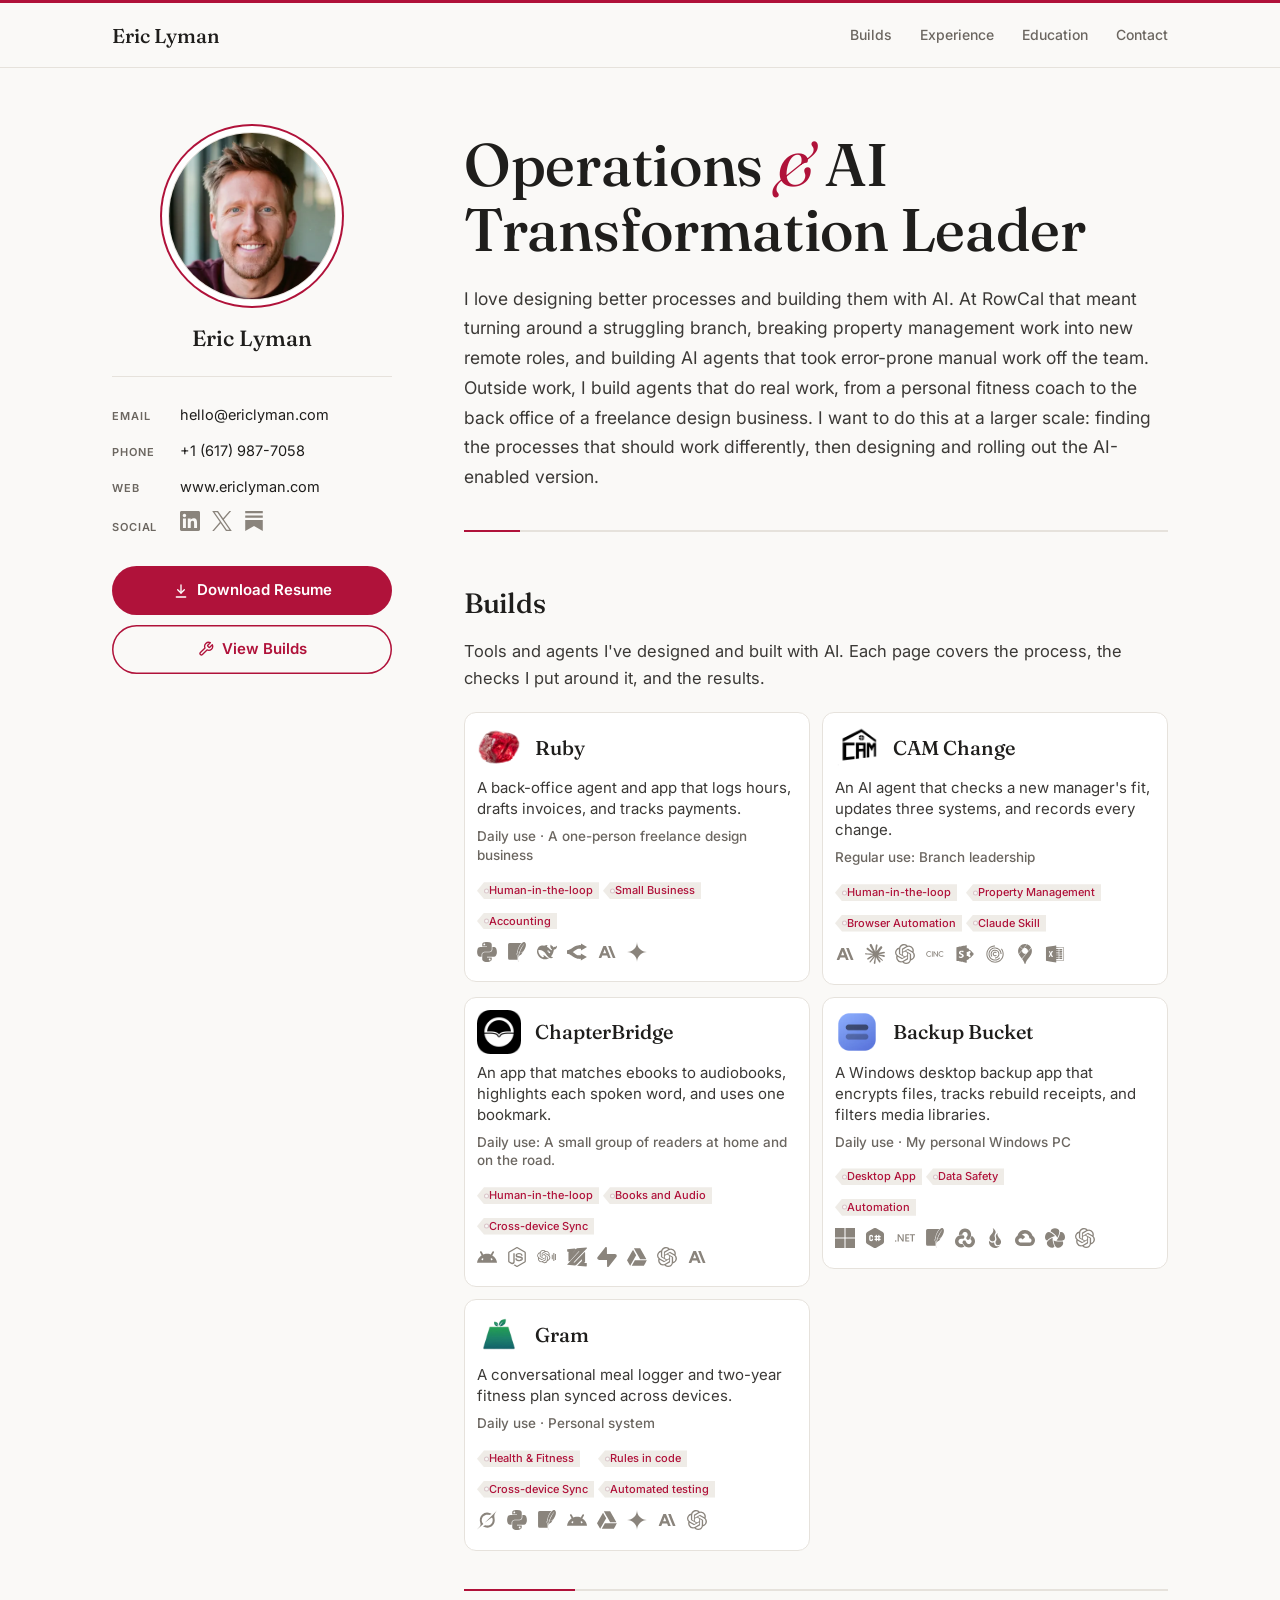
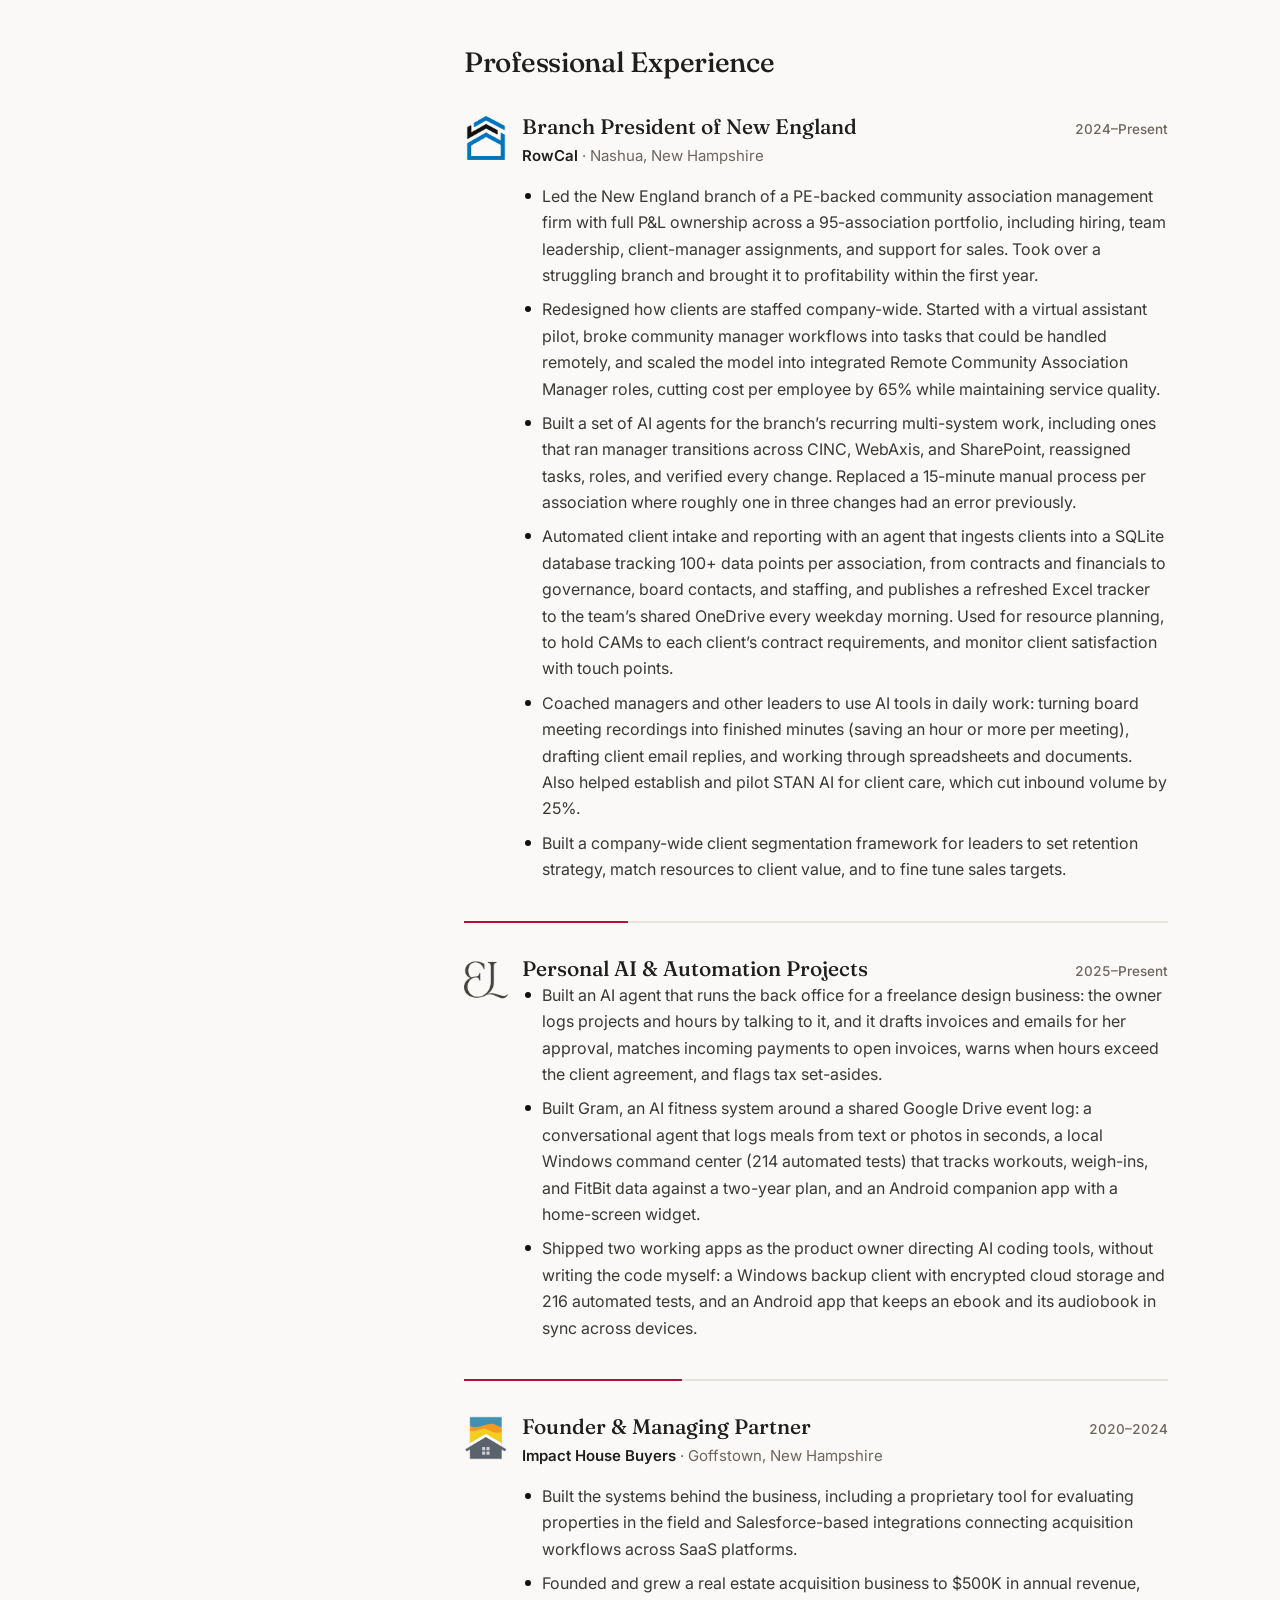
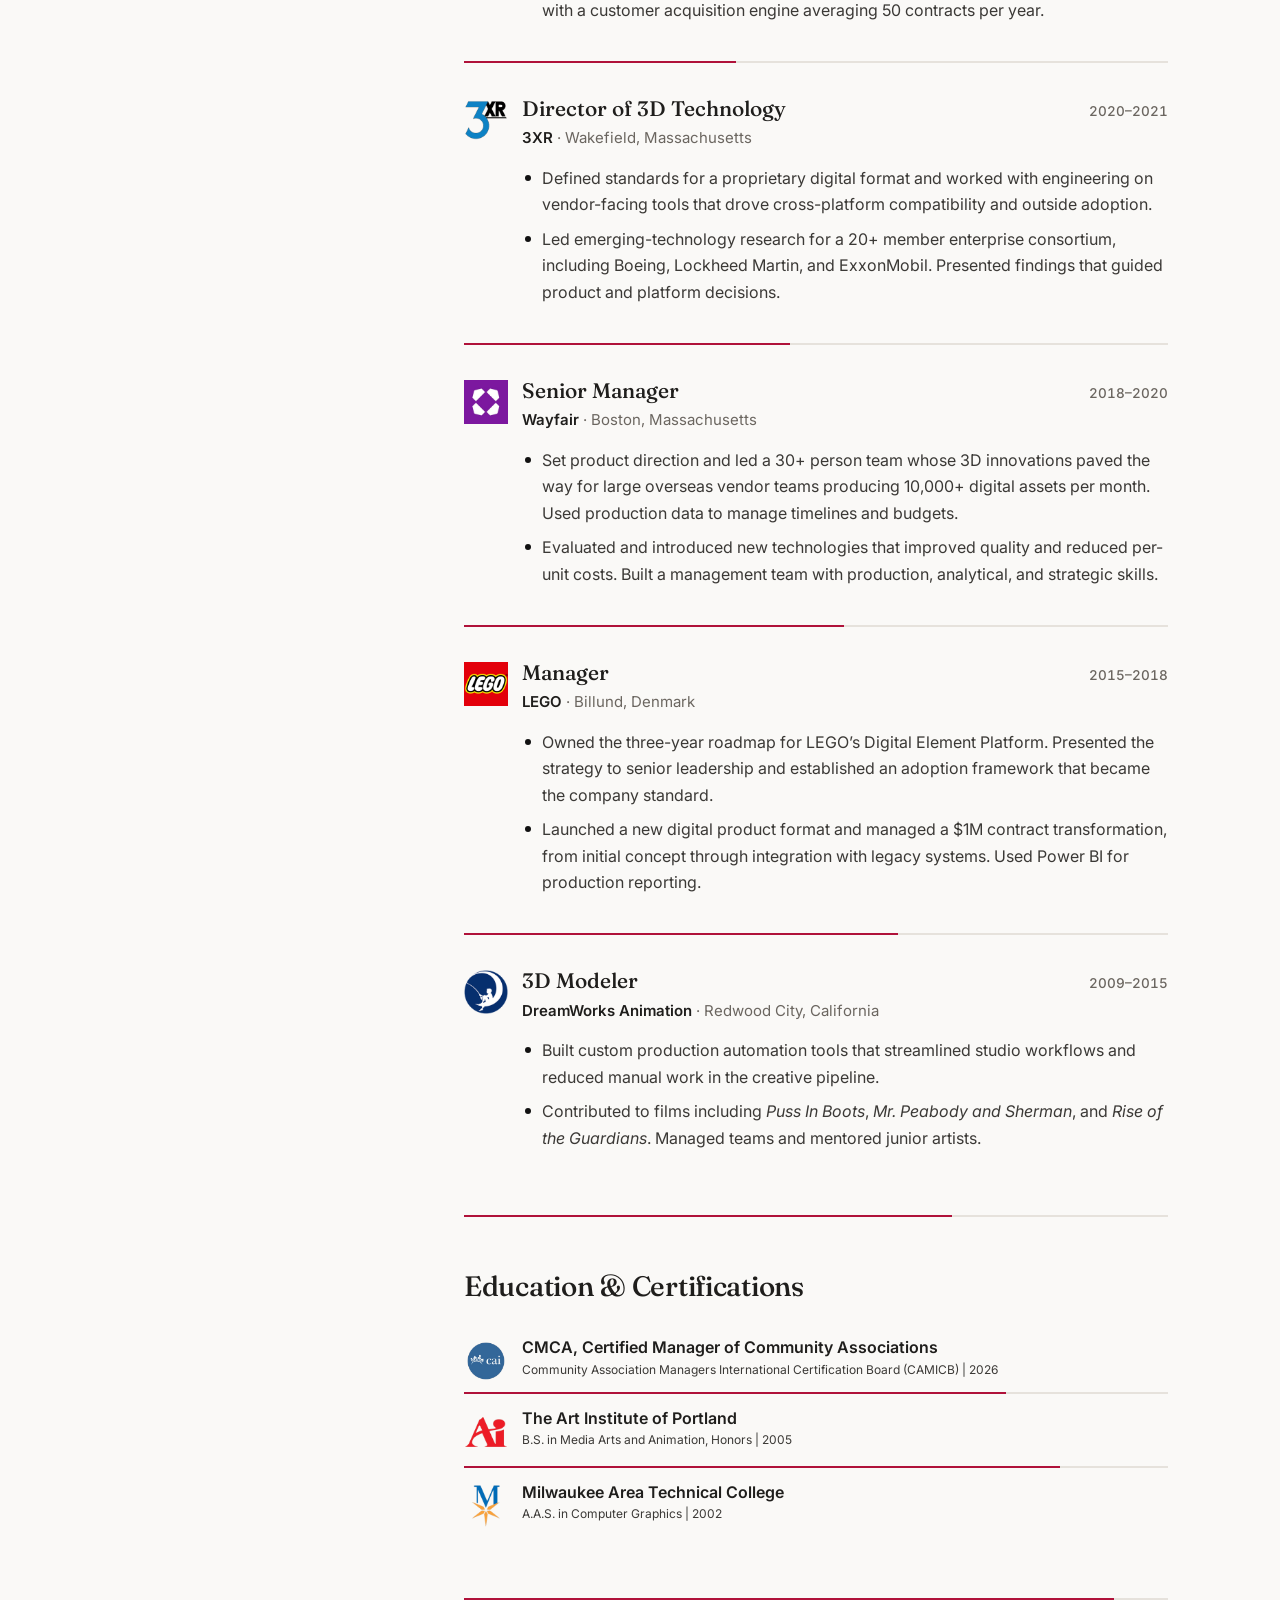
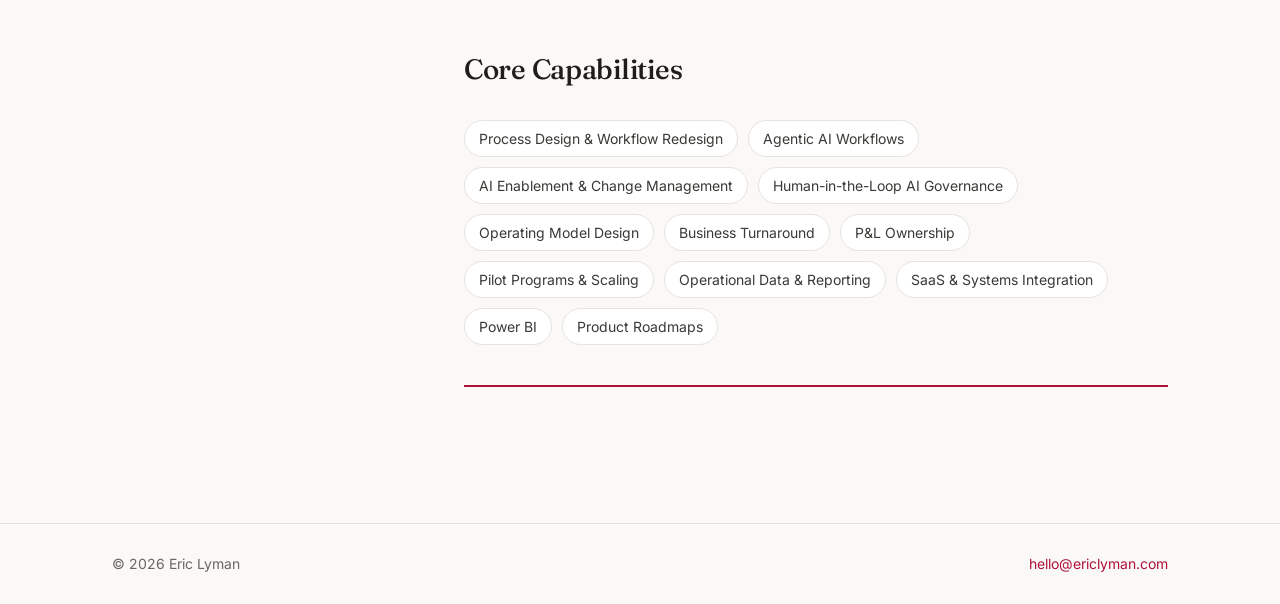
==== commit a27a5836: "Refine Gram logo scale, add Grok Bot icon, FitBit wording, and desktop-logo media" ====
--- a/index.html
+++ b/index.html
@@ -131,14 +131,14 @@
             <li>
             <div class="build-card">
               <a class="build-card-link" href="/builds/gram/">
-                <div class="build-title"><img class="build-icon" src="/img/builds/gram-icon.webp" alt="Gram scale and leaves icon" width="96" height="96"><h3>Gram</h3></div>
+                <div class="build-title"><img class="build-icon" src="/img/builds/gram-icon.webp" alt="Gram scale and leaves icon" width="96" height="96" style="--icon-scale:0.8"><h3>Gram</h3></div>
                 <p class="build-line">A conversational meal logger and two-year fitness plan synced across devices.</p>
                 <p class="build-status">Daily use · Personal system</p>
                 
               </a>
               <div class="build-card-extra">
                 <ul class="build-tags" aria-label="Tags"><li><span class="build-tag">Health &amp; Fitness</span></li><li><span class="build-tag">Rules in code</span></li><li><span class="build-tag">Cross-device Sync</span></li><li><span class="build-tag">Automated testing</span></li></ul>
-                <ul class="build-tools" aria-label="Tools"><li><button type="button" class="tool-logo" data-tip aria-label="Python" aria-describedby="tip-gram-card-tool-0"><svg class="tool-svg" viewBox="0 0 24 24" width="20" height="20" aria-hidden="true" focusable="false"><path fill="currentColor" d="M11.858 0c-.978.005-1.913.088-2.736.234C6.7.662 6.26 1.558 6.26 3.21v2.182h5.725v.727H4.111c-1.664 0-3.121 1-3.577 2.903-.526 2.181-.549 3.542 0 5.82.407 1.694 1.379 2.902 3.043 2.902h1.969v-2.616c0-1.89 1.635-3.557 3.576-3.557h5.72c1.591 0 2.862-1.31 2.862-2.91v-5.45c0-1.553-1.309-2.718-2.863-2.977A18 18 0 0 0 11.858 0M8.762 1.755c.591 0 1.074.491 1.074 1.095 0 .601-.483 1.087-1.074 1.087A1.08 1.08 0 0 1 7.688 2.85c0-.604.48-1.095 1.074-1.095m9.656 4.364v2.543c0 1.971-1.671 3.63-3.577 3.63H9.122c-1.566 0-2.862 1.34-2.862 2.91v5.452c0 1.551 1.349 2.464 2.862 2.91 1.813.532 3.55.628 5.72 0 1.44-.418 2.862-1.258 2.862-2.91V18.47h-5.719v-.727h8.582c1.664 0 2.284-1.16 2.862-2.903.598-1.793.573-3.518 0-5.819-.41-1.656-1.196-2.903-2.862-2.903zm-3.216 13.807a1.08 1.08 0 0 1 1.074 1.088c0 .604-.48 1.094-1.074 1.094-.592 0-1.075-.49-1.075-1.094 0-.601.483-1.088 1.075-1.088"/></svg></button><span class="tip" id="tip-gram-card-tool-0" role="tooltip" hidden>Python</span></li><li><button type="button" class="tool-logo" data-tip aria-label="SQLite" aria-describedby="tip-gram-card-tool-1"><svg class="tool-svg" viewBox="0 0 24 24" width="20" height="20" aria-hidden="true" focusable="false"><path fill="currentColor" d="M21.678.521c-1.032-.92-2.28-.55-3.513.544a8.71 8.71 0 0 0-.547.535c-2.109 2.237-4.066 6.38-4.674 9.544.237.48.422 1.093.544 1.561a13.044 13.044 0 0 1 .164.703s-.019-.071-.096-.296l-.05-.146a1.689 1.689 0 0 0-.033-.08c-.138-.32-.518-.995-.686-1.289-.143.423-.27.818-.376 1.176.484.884.778 2.4.778 2.4s-.025-.099-.147-.442c-.107-.303-.644-1.244-.772-1.464-.217.804-.304 1.346-.226 1.478.152.256.296.698.422 1.186.286 1.1.485 2.44.485 2.44l.017.224a22.41 22.41 0 0 0 .056 2.748c.095 1.146.273 2.13.5 2.657l.155-.084c-.334-1.038-.47-2.399-.41-3.967.09-2.398.642-5.29 1.661-8.304 1.723-4.55 4.113-8.201 6.3-9.945-1.993 1.8-4.692 7.63-5.5 9.788-.904 2.416-1.545 4.684-1.931 6.857.666-2.037 2.821-2.912 2.821-2.912s1.057-1.304 2.292-3.166c-.74.169-1.955.458-2.362.629-.6.251-.762.337-.762.337s1.945-1.184 3.613-1.72C21.695 7.9 24.195 2.767 21.678.521m-18.573.543A1.842 1.842 0 0 0 1.27 2.9v16.608a1.84 1.84 0 0 0 1.835 1.834h9.418a22.953 22.953 0 0 1-.052-2.707c-.006-.062-.011-.141-.016-.2a27.01 27.01 0 0 0-.473-2.378c-.121-.47-.275-.898-.369-1.057-.116-.197-.098-.31-.097-.432 0-.12.015-.245.037-.386a9.98 9.98 0 0 1 .234-1.045l.217-.028c-.017-.035-.014-.065-.031-.097l-.041-.381a32.8 32.8 0 0 1 .382-1.194l.2-.019c-.008-.016-.01-.038-.018-.053l-.043-.316c.63-3.28 2.587-7.443 4.8-9.791.066-.069.133-.128.198-.194Z"/></svg></button><span class="tip" id="tip-gram-card-tool-1" role="tooltip" hidden>SQLite</span></li><li><button type="button" class="tool-logo" data-tip aria-label="Android" aria-describedby="tip-gram-card-tool-2"><svg class="tool-svg" viewBox="0 0 24 24" width="20" height="20" aria-hidden="true" focusable="false"><path fill="currentColor" d="M18.4395 5.5586c-.675 1.1664-1.352 2.3318-2.0274 3.498-.0366-.0155-.0742-.0286-.1113-.043-1.8249-.6957-3.484-.8-4.42-.787-1.8551.0185-3.3544.4643-4.2597.8203-.084-.1494-1.7526-3.021-2.0215-3.4864a1.1451 1.1451 0 0 0-.1406-.1914c-.3312-.364-.9054-.4859-1.379-.203-.475.282-.7136.9361-.3886 1.5019 1.9466 3.3696-.0966-.2158 1.9473 3.3593.0172.031-.4946.2642-1.3926 1.0177C2.8987 12.176.452 14.772 0 18.9902h24c-.119-1.1108-.3686-2.099-.7461-3.0683-.7438-1.9118-1.8435-3.2928-2.7402-4.1836a12.1048 12.1048 0 0 0-2.1309-1.6875c.6594-1.122 1.312-2.2559 1.9649-3.3848.2077-.3615.1886-.7956-.0079-1.1191a1.1001 1.1001 0 0 0-.8515-.5332c-.5225-.0536-.9392.3128-1.0488.5449zm-.0391 8.461c.3944.5926.324 1.3306-.1563 1.6503-.4799.3197-1.188.0985-1.582-.4941-.3944-.5927-.324-1.3307.1563-1.6504.4727-.315 1.1812-.1086 1.582.4941zM7.207 13.5273c.4803.3197.5506 1.0577.1563 1.6504-.394.5926-1.1038.8138-1.584.4941-.48-.3197-.5503-1.0577-.1563-1.6504.4008-.6021 1.1087-.8106 1.584-.4941z"/></svg></button><span class="tip" id="tip-gram-card-tool-2" role="tooltip" hidden>Android</span></li><li><button type="button" class="tool-logo" data-tip aria-label="Google Drive" aria-describedby="tip-gram-card-tool-3"><svg class="tool-svg" viewBox="0 0 24 24" width="20" height="20" aria-hidden="true" focusable="false"><path fill="currentColor" d="M12.01 1.485c-2.082 0-3.754.02-3.743.047.01.02 1.708 3.001 3.774 6.62l3.76 6.574h3.76c2.081 0 3.753-.02 3.742-.047-.005-.02-1.708-3.001-3.775-6.62l-3.76-6.574zm-4.76 1.73a789.828 789.861 0 0 0-3.63 6.319L0 15.868l1.89 3.298 1.885 3.297 3.62-6.335 3.618-6.33-1.88-3.287C8.1 4.704 7.255 3.22 7.25 3.214zm2.259 12.653-.203.348c-.114.198-.96 1.672-1.88 3.287a423.93 423.948 0 0 1-1.698 2.97c-.01.026 3.24.042 7.222.042h7.244l1.796-3.157c.992-1.734 1.85-3.23 1.906-3.323l.104-.167h-7.249z"/></svg></button><span class="tip" id="tip-gram-card-tool-3" role="tooltip" hidden>Google Drive</span></li><li><button type="button" class="tool-logo" data-tip aria-label="Gemini" aria-describedby="tip-gram-card-tool-4"><svg class="tool-svg" viewBox="0 0 24 24" width="20" height="20" aria-hidden="true" focusable="false"><path fill="currentColor" d="M11.04 19.32Q12 21.51 12 24q0-2.49.93-4.68.96-2.19 2.58-3.81t3.81-2.55Q21.51 12 24 12q-2.49 0-4.68-.93a12.3 12.3 0 0 1-3.81-2.58 12.3 12.3 0 0 1-2.58-3.81Q12 2.49 12 0q0 2.49-.96 4.68-.93 2.19-2.55 3.81a12.3 12.3 0 0 1-3.81 2.58Q2.49 12 0 12q2.49 0 4.68.96 2.19.93 3.81 2.55t2.55 3.81"/></svg></button><span class="tip" id="tip-gram-card-tool-4" role="tooltip" hidden>Gemini</span></li><li><button type="button" class="tool-logo" data-tip aria-label="Claude Code" aria-describedby="tip-gram-card-tool-5"><svg class="tool-svg" viewBox="0 0 24 24" width="20" height="20" aria-hidden="true" focusable="false"><path fill="currentColor" fill-rule="evenodd" d="M1.97 19.17C1.88 19.11 1.88 19.08 1.95 19.05C2.01 19.02 2.05 18.96 2.05 18.90C2.05 18.84 2.08 18.79 2.12 18.79C2.15 18.79 2.21 18.65 2.23 18.48C2.26 18.31 2.31 18.17 2.35 18.17C2.39 18.17 2.44 18.00 2.47 17.79C2.50 17.57 2.56 17.40 2.60 17.40C2.63 17.40 2.67 17.35 2.67 17.28C2.67 17.22 2.70 17.17 2.73 17.17C2.77 17.17 2.82 17.03 2.85 16.86C2.88 16.69 2.93 16.55 2.97 16.55C3.01 16.55 3.06 16.41 3.09 16.24C3.12 16.07 3.17 15.93 3.21 15.93C3.24 15.93 3.29 15.80 3.32 15.63C3.35 15.46 3.41 15.32 3.44 15.32C3.48 15.32 3.51 15.25 3.51 15.16C3.51 15.08 3.55 15.01 3.59 15.01C3.63 15.01 3.69 14.87 3.72 14.70C3.74 14.53 3.80 14.39 3.83 14.39C3.87 14.39 3.92 14.25 3.95 14.08C3.97 13.91 4.03 13.77 4.06 13.77C4.10 13.77 4.13 13.72 4.13 13.66C4.13 13.59 4.16 13.54 4.20 13.54C4.24 13.54 4.29 13.40 4.32 13.23C4.34 13.06 4.39 12.93 4.43 12.93C4.47 12.93 4.52 12.79 4.55 12.62C4.57 12.45 4.63 12.31 4.67 12.31C4.70 12.31 4.76 12.13 4.79 11.92C4.82 11.71 4.87 11.54 4.91 11.54C4.95 11.54 4.98 11.49 4.98 11.42C4.98 11.36 5.01 11.31 5.05 11.31C5.09 11.31 5.14 11.17 5.17 11.00C5.20 10.83 5.25 10.69 5.29 10.69C5.32 10.69 5.38 10.55 5.40 10.38C5.43 10.21 5.49 10.07 5.53 10.07C5.57 10.07 5.60 10.00 5.60 9.92C5.60 9.83 5.63 9.76 5.67 9.76C5.72 9.76 5.77 9.62 5.80 9.45C5.83 9.28 5.88 9.15 5.91 9.15C5.95 9.15 6.00 9.01 6.03 8.84C6.06 8.67 6.11 8.53 6.15 8.53C6.18 8.53 6.23 8.39 6.26 8.22C6.29 8.05 6.34 7.91 6.38 7.91C6.42 7.91 6.45 7.86 6.45 7.80C6.45 7.73 6.48 7.68 6.51 7.68C6.55 7.68 6.60 7.54 6.63 7.37C6.66 7.20 6.71 7.06 6.75 7.06C6.78 7.06 6.83 6.92 6.86 6.75C6.89 6.58 6.94 6.45 6.99 6.45C7.03 6.45 7.06 6.36 7.06 6.25C7.06 6.15 7.09 6.06 7.13 6.06C7.17 6.06 7.23 5.92 7.26 5.75C7.28 5.58 7.34 5.44 7.38 5.44C7.42 5.44 7.45 5.38 7.45 5.30C7.45 5.22 7.51 5.08 7.59 4.99C7.73 4.83 7.80 4.83 9.26 4.83C10.93 4.83 10.94 4.83 11.03 5.31C11.06 5.47 11.11 5.60 11.15 5.60C11.18 5.60 11.23 5.74 11.26 5.91C11.29 6.08 11.34 6.21 11.37 6.21C11.41 6.21 11.46 6.35 11.49 6.52C11.52 6.69 11.57 6.83 11.62 6.83C11.66 6.83 11.69 6.92 11.69 7.02C11.69 7.13 11.72 7.22 11.76 7.22C11.80 7.22 11.85 7.34 11.88 7.49C11.91 7.64 11.96 7.76 11.99 7.76C12.03 7.76 12.08 7.90 12.11 8.07C12.13 8.24 12.19 8.37 12.23 8.37C12.27 8.37 12.31 8.46 12.31 8.57C12.31 8.67 12.34 8.76 12.38 8.76C12.43 8.76 12.48 8.90 12.51 9.07C12.54 9.24 12.59 9.38 12.63 9.38C12.66 9.38 12.71 9.52 12.74 9.69C12.77 9.86 12.82 9.99 12.86 9.99C12.89 9.99 12.95 10.13 12.97 10.30C13.00 10.47 13.05 10.61 13.09 10.61C13.13 10.61 13.16 10.66 13.16 10.73C13.16 10.79 13.19 10.84 13.22 10.84C13.26 10.84 13.31 10.98 13.34 11.15C13.37 11.32 13.42 11.46 13.46 11.46C13.49 11.46 13.55 11.60 13.57 11.77C13.60 11.94 13.66 12.08 13.70 12.08C13.74 12.08 13.77 12.16 13.77 12.27C13.77 12.38 13.81 12.46 13.85 12.46C13.89 12.46 13.94 12.58 13.97 12.73C14.00 12.88 14.05 13.00 14.08 13.00C14.11 13.00 14.16 13.14 14.19 13.31C14.22 13.48 14.27 13.62 14.31 13.62C14.34 13.62 14.39 13.76 14.42 13.93C14.45 14.10 14.50 14.24 14.55 14.24C14.59 14.24 14.62 14.32 14.62 14.43C14.62 14.54 14.66 14.62 14.70 14.62C14.74 14.62 14.80 14.76 14.82 14.93C14.85 15.10 14.90 15.24 14.94 15.24C14.98 15.24 15.03 15.38 15.06 15.55C15.08 15.72 15.14 15.86 15.17 15.86C15.21 15.86 15.24 15.91 15.24 15.97C15.24 16.04 15.27 16.09 15.31 16.09C15.34 16.09 15.40 16.23 15.42 16.40C15.45 16.57 15.50 16.71 15.54 16.71C15.58 16.71 15.63 16.84 15.66 17.01C15.68 17.18 15.73 17.32 15.77 17.32C15.81 17.32 15.86 17.46 15.89 17.63C15.91 17.80 15.97 17.94 16.01 17.94C16.05 17.94 16.09 18.01 16.09 18.09C16.09 18.18 16.12 18.25 16.16 18.25C16.20 18.25 16.25 18.39 16.28 18.56C16.31 18.73 16.37 18.87 16.40 18.87C16.44 18.87 16.47 18.95 16.47 19.06L16.47 19.25L14.89 19.25C13.54 19.25 13.31 19.23 13.31 19.14C13.31 19.07 13.28 19.02 13.23 19.02C13.19 19.02 13.16 18.97 13.16 18.90C13.16 18.84 13.13 18.79 13.09 18.79C13.05 18.79 12.99 18.62 12.96 18.40C12.94 18.19 12.88 18.02 12.84 18.02C12.80 18.02 12.75 17.88 12.72 17.71C12.70 17.54 12.64 17.40 12.61 17.40C12.57 17.40 12.52 17.26 12.49 17.09C12.47 16.92 12.41 16.78 12.38 16.78C12.34 16.78 12.31 16.71 12.31 16.63C12.31 16.54 12.27 16.47 12.23 16.47C12.19 16.47 12.15 16.42 12.15 16.36C12.15 16.26 11.79 16.24 9.20 16.26L6.25 16.28L6.23 16.49C6.22 16.61 6.17 16.71 6.13 16.71C6.09 16.71 6.04 16.84 6.01 17.01C5.99 17.18 5.93 17.32 5.90 17.32C5.86 17.32 5.81 17.46 5.78 17.63C5.75 17.80 5.70 17.94 5.66 17.94C5.63 17.94 5.60 18.01 5.60 18.09C5.60 18.18 5.57 18.25 5.53 18.25C5.49 18.25 5.43 18.39 5.40 18.56C5.38 18.73 5.32 18.87 5.29 18.87C5.25 18.87 5.21 18.94 5.20 19.04C5.17 19.21 5.16 19.21 3.63 19.23C2.63 19.24 2.05 19.22 1.97 19.17ZM19.02 19.14C19.02 19.07 18.99 19.02 18.94 19.02C18.90 19.02 18.85 18.88 18.82 18.71C18.79 18.54 18.74 18.40 18.70 18.40C18.67 18.40 18.61 18.26 18.59 18.09C18.56 17.92 18.51 17.79 18.47 17.79C18.43 17.79 18.40 17.73 18.40 17.67C18.40 17.61 18.37 17.55 18.33 17.55C18.29 17.55 18.24 17.38 18.21 17.17C18.18 16.96 18.13 16.78 18.09 16.78C18.05 16.78 18.00 16.66 17.97 16.51C17.95 16.36 17.90 16.24 17.86 16.24C17.83 16.24 17.78 16.10 17.75 15.93C17.72 15.76 17.66 15.63 17.62 15.63C17.59 15.63 17.55 15.56 17.55 15.47C17.55 15.39 17.52 15.32 17.49 15.32C17.45 15.32 17.39 15.20 17.37 15.05C17.34 14.90 17.29 14.78 17.25 14.78C17.22 14.78 17.17 14.64 17.14 14.47C17.11 14.30 17.06 14.16 17.01 14.16C16.97 14.16 16.94 14.07 16.94 13.97C16.94 13.86 16.90 13.77 16.86 13.77C16.82 13.77 16.76 13.64 16.74 13.47C16.71 13.30 16.66 13.16 16.62 13.16C16.58 13.16 16.53 13.02 16.50 12.85C16.48 12.68 16.42 12.54 16.39 12.54C16.35 12.54 16.30 12.40 16.27 12.23C16.25 12.06 16.19 11.92 16.16 11.92C16.12 11.92 16.09 11.87 16.09 11.81C16.09 11.74 16.06 11.69 16.02 11.69C15.98 11.69 15.93 11.54 15.90 11.34C15.87 11.15 15.82 11.00 15.78 11.00C15.75 11.00 15.69 10.86 15.66 10.69C15.64 10.52 15.58 10.38 15.55 10.38C15.51 10.38 15.46 10.24 15.43 10.07C15.40 9.90 15.35 9.76 15.31 9.76C15.27 9.76 15.24 9.71 15.24 9.65C15.24 9.58 15.21 9.53 15.17 9.53C15.14 9.53 15.08 9.39 15.06 9.22C15.03 9.05 14.98 8.91 14.94 8.91C14.90 8.91 14.85 8.78 14.82 8.61C14.80 8.44 14.74 8.30 14.70 8.30C14.66 8.30 14.62 8.21 14.62 8.10C14.62 8.00 14.59 7.91 14.55 7.91C14.50 7.91 14.45 7.77 14.42 7.60C14.39 7.43 14.34 7.29 14.31 7.29C14.27 7.29 14.22 7.16 14.19 6.99C14.16 6.82 14.11 6.68 14.07 6.68C14.04 6.68 13.99 6.54 13.96 6.37C13.93 6.20 13.88 6.06 13.84 6.06C13.80 6.06 13.77 6.01 13.77 5.94C13.77 5.88 13.74 5.83 13.71 5.83C13.67 5.83 13.61 5.67 13.59 5.48C13.56 5.29 13.50 5.13 13.46 5.13C13.42 5.13 13.39 5.06 13.39 4.98C13.39 4.83 13.44 4.83 14.93 4.83C16.40 4.83 16.47 4.83 16.51 4.98C16.54 5.06 16.59 5.13 16.63 5.13C16.66 5.13 16.72 5.27 16.74 5.44C16.77 5.61 16.83 5.75 16.87 5.75C16.91 5.75 16.94 5.82 16.94 5.91C16.94 5.99 16.97 6.06 17.00 6.06C17.04 6.06 17.09 6.20 17.12 6.37C17.15 6.54 17.20 6.68 17.24 6.68C17.27 6.68 17.33 6.82 17.35 6.99C17.38 7.16 17.44 7.29 17.48 7.29C17.52 7.29 17.55 7.38 17.55 7.49C17.55 7.59 17.59 7.68 17.63 7.68C17.67 7.68 17.73 7.82 17.76 7.99C17.78 8.16 17.84 8.30 17.87 8.30C17.91 8.30 17.96 8.44 17.99 8.61C18.01 8.78 18.07 8.91 18.10 8.91C18.14 8.91 18.19 9.05 18.22 9.22C18.25 9.39 18.30 9.53 18.34 9.53C18.37 9.53 18.40 9.58 18.40 9.65C18.40 9.71 18.43 9.76 18.47 9.76C18.51 9.76 18.57 9.90 18.60 10.07C18.62 10.24 18.68 10.38 18.71 10.38C18.75 10.38 18.80 10.52 18.83 10.69C18.86 10.86 18.91 11.00 18.95 11.00C18.99 11.00 19.02 11.07 19.02 11.15C19.02 11.24 19.05 11.31 19.10 11.31C19.14 11.31 19.19 11.44 19.22 11.61C19.25 11.78 19.30 11.92 19.33 11.92C19.36 11.92 19.41 12.06 19.44 12.23C19.46 12.40 19.51 12.54 19.55 12.54C19.59 12.54 19.64 12.68 19.67 12.85C19.69 13.02 19.75 13.16 19.79 13.16C19.83 13.16 19.87 13.24 19.87 13.35C19.87 13.46 19.90 13.54 19.94 13.54C19.99 13.54 20.04 13.68 20.07 13.85C20.10 14.02 20.15 14.16 20.19 14.16C20.22 14.16 20.27 14.30 20.30 14.47C20.33 14.64 20.38 14.78 20.42 14.78C20.46 14.78 20.49 14.83 20.49 14.89C20.49 14.96 20.52 15.01 20.56 15.01C20.59 15.01 20.65 15.15 20.68 15.32C20.71 15.49 20.76 15.63 20.79 15.63C20.83 15.63 20.88 15.76 20.91 15.93C20.94 16.10 20.99 16.24 21.02 16.24C21.06 16.24 21.11 16.36 21.14 16.51C21.16 16.66 21.22 16.78 21.26 16.78C21.30 16.78 21.33 16.87 21.33 16.98C21.33 17.08 21.37 17.17 21.41 17.17C21.45 17.17 21.51 17.31 21.54 17.48C21.56 17.65 21.61 17.79 21.64 17.79C21.67 17.79 21.72 17.92 21.75 18.09C21.78 18.26 21.83 18.40 21.88 18.40C21.92 18.40 21.95 18.49 21.95 18.59C21.95 18.69 21.99 18.79 22.03 18.80C22.07 18.82 22.11 18.91 22.12 19.02L22.14 19.21L20.58 19.23C19.23 19.25 19.02 19.24 19.02 19.14ZM11.02 13.29C10.99 13.15 10.94 13.03 10.91 13.02C10.87 13.00 10.84 12.92 10.84 12.84C10.84 12.76 10.81 12.69 10.77 12.69C10.72 12.69 10.67 12.56 10.64 12.39C10.61 12.22 10.56 12.08 10.53 12.08C10.49 12.08 10.44 11.94 10.41 11.77C10.38 11.60 10.33 11.46 10.29 11.46C10.26 11.46 10.23 11.37 10.23 11.27C10.23 11.16 10.19 11.07 10.15 11.07C10.11 11.07 10.05 10.94 10.02 10.77C10.00 10.60 9.94 10.46 9.91 10.46C9.87 10.46 9.82 10.32 9.79 10.15C9.77 9.98 9.72 9.84 9.68 9.84C9.65 9.84 9.60 9.70 9.57 9.53C9.54 9.36 9.49 9.22 9.45 9.22C9.41 9.22 9.38 9.17 9.38 9.10C9.38 9.03 9.33 8.93 9.26 8.86C9.16 8.76 9.15 8.76 9.15 8.87C9.15 8.94 9.11 8.99 9.08 8.99C9.04 8.99 8.98 9.17 8.95 9.38C8.92 9.59 8.87 9.76 8.83 9.76C8.79 9.76 8.76 9.81 8.76 9.88C8.76 9.94 8.73 9.99 8.69 9.99C8.66 9.99 8.60 10.13 8.58 10.30C8.55 10.47 8.50 10.61 8.46 10.61C8.42 10.61 8.37 10.77 8.34 10.96C8.31 11.15 8.26 11.31 8.22 11.31C8.18 11.31 8.12 11.44 8.10 11.61C8.07 11.78 8.02 11.92 7.98 11.92C7.94 11.92 7.91 11.97 7.91 12.04C7.91 12.10 7.88 12.15 7.84 12.15C7.81 12.15 7.75 12.32 7.72 12.52C7.69 12.72 7.63 12.91 7.59 12.93C7.55 12.96 7.50 13.10 7.47 13.26L7.43 13.54L9.25 13.54L11.07 13.54L11.02 13.29Z"/></svg></button><span class="tip" id="tip-gram-card-tool-5" role="tooltip" hidden>Claude Code</span></li><li><button type="button" class="tool-logo" data-tip aria-label="Codex" aria-describedby="tip-gram-card-tool-6"><svg class="tool-svg" viewBox="0 0 24 24" width="20" height="20" aria-hidden="true" focusable="false"><path fill="currentColor" d="M22.2819 9.8211a5.9847 5.9847 0 0 0-.5157-4.9108 6.0462 6.0462 0 0 0-6.5098-2.9A6.0651 6.0651 0 0 0 4.9807 4.1818a5.9847 5.9847 0 0 0-3.9977 2.9 6.0462 6.0462 0 0 0 .7427 7.0966 5.98 5.98 0 0 0 .511 4.9107 6.051 6.051 0 0 0 6.5146 2.9001A5.9847 5.9847 0 0 0 13.2599 24a6.0557 6.0557 0 0 0 5.7718-4.2058 5.9894 5.9894 0 0 0 3.9977-2.9001 6.0557 6.0557 0 0 0-.7475-7.0729zm-9.022 12.6081a4.4755 4.4755 0 0 1-2.8764-1.0408l.1419-.0804 4.7783-2.7582a.7948.7948 0 0 0 .3927-.6813v-6.7369l2.02 1.1686a.071.071 0 0 1 .038.052v5.5826a4.504 4.504 0 0 1-4.4945 4.4944zm-9.6607-4.1254a4.4708 4.4708 0 0 1-.5346-3.0137l.142.0852 4.783 2.7582a.7712.7712 0 0 0 .7806 0l5.8428-3.3685v2.3324a.0804.0804 0 0 1-.0332.0615L9.74 19.9502a4.4992 4.4992 0 0 1-6.1408-1.6464zM2.3408 7.8956a4.485 4.485 0 0 1 2.3655-1.9728V11.6a.7664.7664 0 0 0 .3879.6765l5.8144 3.3543-2.0201 1.1685a.0757.0757 0 0 1-.071 0l-4.8303-2.7865A4.504 4.504 0 0 1 2.3408 7.872zm16.5963 3.8558L13.1038 8.364 15.1192 7.2a.0757.0757 0 0 1 .071 0l4.8303 2.7913a4.4944 4.4944 0 0 1-.6765 8.1042v-5.6772a.79.79 0 0 0-.407-.667zm2.0107-3.0231l-.142-.0852-4.7735-2.7818a.7759.7759 0 0 0-.7854 0L9.409 9.2297V6.8974a.0662.0662 0 0 1 .0284-.0615l4.8303-2.7866a4.4992 4.4992 0 0 1 6.6802 4.66zM8.3065 12.863l-2.02-1.1638a.0804.0804 0 0 1-.038-.0567V6.0742a4.4992 4.4992 0 0 1 7.3757-3.4537l-.142.0805L8.704 5.459a.7948.7948 0 0 0-.3927.6813zm1.0976-2.3654l2.602-1.4998 2.6069 1.4998v2.9994l-2.5974 1.4997-2.6067-1.4997Z"/></svg></button><span class="tip" id="tip-gram-card-tool-6" role="tooltip" hidden>Codex</span></li></ul>
+                <ul class="build-tools" aria-label="Tools"><li><button type="button" class="tool-logo" data-tip aria-label="Grok Bot" aria-describedby="tip-gram-card-tool-0"><svg class="tool-svg" viewBox="0 0 24 24" width="20" height="20" aria-hidden="true" focusable="false"><path fill="currentColor" fill-rule="evenodd" d="M9.27 15.29l7.978-5.897c.391-.29.95-.177 1.137.272.98 2.369.542 5.215-1.41 7.169-1.951 1.954-4.667 2.382-7.149 1.406l-2.711 1.257c3.889 2.661 8.611 2.003 11.562-.953 2.341-2.344 3.066-5.539 2.388-8.42l.006.007c-.983-4.232.242-5.924 2.75-9.383.06-.082.12-.164.179-.248l-3.301 3.305v-.01L9.267 15.292M7.623 16.723c-2.792-2.67-2.31-6.801.071-9.184 1.761-1.763 4.647-2.483 7.166-1.425l2.705-1.25a7.808 7.808 0 00-1.829-1A8.975 8.975 0 005.984 5.83c-2.533 2.536-3.33 6.436-1.962 9.764 1.022 2.487-.653 4.246-2.34 6.022-.599.63-1.199 1.259-1.682 1.925l7.62-6.815"/></svg></button><span class="tip" id="tip-gram-card-tool-0" role="tooltip" hidden>Grok Bot</span></li><li><button type="button" class="tool-logo" data-tip aria-label="Python" aria-describedby="tip-gram-card-tool-1"><svg class="tool-svg" viewBox="0 0 24 24" width="20" height="20" aria-hidden="true" focusable="false"><path fill="currentColor" d="M11.858 0c-.978.005-1.913.088-2.736.234C6.7.662 6.26 1.558 6.26 3.21v2.182h5.725v.727H4.111c-1.664 0-3.121 1-3.577 2.903-.526 2.181-.549 3.542 0 5.82.407 1.694 1.379 2.902 3.043 2.902h1.969v-2.616c0-1.89 1.635-3.557 3.576-3.557h5.72c1.591 0 2.862-1.31 2.862-2.91v-5.45c0-1.553-1.309-2.718-2.863-2.977A18 18 0 0 0 11.858 0M8.762 1.755c.591 0 1.074.491 1.074 1.095 0 .601-.483 1.087-1.074 1.087A1.08 1.08 0 0 1 7.688 2.85c0-.604.48-1.095 1.074-1.095m9.656 4.364v2.543c0 1.971-1.671 3.63-3.577 3.63H9.122c-1.566 0-2.862 1.34-2.862 2.91v5.452c0 1.551 1.349 2.464 2.862 2.91 1.813.532 3.55.628 5.72 0 1.44-.418 2.862-1.258 2.862-2.91V18.47h-5.719v-.727h8.582c1.664 0 2.284-1.16 2.862-2.903.598-1.793.573-3.518 0-5.819-.41-1.656-1.196-2.903-2.862-2.903zm-3.216 13.807a1.08 1.08 0 0 1 1.074 1.088c0 .604-.48 1.094-1.074 1.094-.592 0-1.075-.49-1.075-1.094 0-.601.483-1.088 1.075-1.088"/></svg></button><span class="tip" id="tip-gram-card-tool-1" role="tooltip" hidden>Python</span></li><li><button type="button" class="tool-logo" data-tip aria-label="SQLite" aria-describedby="tip-gram-card-tool-2"><svg class="tool-svg" viewBox="0 0 24 24" width="20" height="20" aria-hidden="true" focusable="false"><path fill="currentColor" d="M21.678.521c-1.032-.92-2.28-.55-3.513.544a8.71 8.71 0 0 0-.547.535c-2.109 2.237-4.066 6.38-4.674 9.544.237.48.422 1.093.544 1.561a13.044 13.044 0 0 1 .164.703s-.019-.071-.096-.296l-.05-.146a1.689 1.689 0 0 0-.033-.08c-.138-.32-.518-.995-.686-1.289-.143.423-.27.818-.376 1.176.484.884.778 2.4.778 2.4s-.025-.099-.147-.442c-.107-.303-.644-1.244-.772-1.464-.217.804-.304 1.346-.226 1.478.152.256.296.698.422 1.186.286 1.1.485 2.44.485 2.44l.017.224a22.41 22.41 0 0 0 .056 2.748c.095 1.146.273 2.13.5 2.657l.155-.084c-.334-1.038-.47-2.399-.41-3.967.09-2.398.642-5.29 1.661-8.304 1.723-4.55 4.113-8.201 6.3-9.945-1.993 1.8-4.692 7.63-5.5 9.788-.904 2.416-1.545 4.684-1.931 6.857.666-2.037 2.821-2.912 2.821-2.912s1.057-1.304 2.292-3.166c-.74.169-1.955.458-2.362.629-.6.251-.762.337-.762.337s1.945-1.184 3.613-1.72C21.695 7.9 24.195 2.767 21.678.521m-18.573.543A1.842 1.842 0 0 0 1.27 2.9v16.608a1.84 1.84 0 0 0 1.835 1.834h9.418a22.953 22.953 0 0 1-.052-2.707c-.006-.062-.011-.141-.016-.2a27.01 27.01 0 0 0-.473-2.378c-.121-.47-.275-.898-.369-1.057-.116-.197-.098-.31-.097-.432 0-.12.015-.245.037-.386a9.98 9.98 0 0 1 .234-1.045l.217-.028c-.017-.035-.014-.065-.031-.097l-.041-.381a32.8 32.8 0 0 1 .382-1.194l.2-.019c-.008-.016-.01-.038-.018-.053l-.043-.316c.63-3.28 2.587-7.443 4.8-9.791.066-.069.133-.128.198-.194Z"/></svg></button><span class="tip" id="tip-gram-card-tool-2" role="tooltip" hidden>SQLite</span></li><li><button type="button" class="tool-logo" data-tip aria-label="Android" aria-describedby="tip-gram-card-tool-3"><svg class="tool-svg" viewBox="0 0 24 24" width="20" height="20" aria-hidden="true" focusable="false"><path fill="currentColor" d="M18.4395 5.5586c-.675 1.1664-1.352 2.3318-2.0274 3.498-.0366-.0155-.0742-.0286-.1113-.043-1.8249-.6957-3.484-.8-4.42-.787-1.8551.0185-3.3544.4643-4.2597.8203-.084-.1494-1.7526-3.021-2.0215-3.4864a1.1451 1.1451 0 0 0-.1406-.1914c-.3312-.364-.9054-.4859-1.379-.203-.475.282-.7136.9361-.3886 1.5019 1.9466 3.3696-.0966-.2158 1.9473 3.3593.0172.031-.4946.2642-1.3926 1.0177C2.8987 12.176.452 14.772 0 18.9902h24c-.119-1.1108-.3686-2.099-.7461-3.0683-.7438-1.9118-1.8435-3.2928-2.7402-4.1836a12.1048 12.1048 0 0 0-2.1309-1.6875c.6594-1.122 1.312-2.2559 1.9649-3.3848.2077-.3615.1886-.7956-.0079-1.1191a1.1001 1.1001 0 0 0-.8515-.5332c-.5225-.0536-.9392.3128-1.0488.5449zm-.0391 8.461c.3944.5926.324 1.3306-.1563 1.6503-.4799.3197-1.188.0985-1.582-.4941-.3944-.5927-.324-1.3307.1563-1.6504.4727-.315 1.1812-.1086 1.582.4941zM7.207 13.5273c.4803.3197.5506 1.0577.1563 1.6504-.394.5926-1.1038.8138-1.584.4941-.48-.3197-.5503-1.0577-.1563-1.6504.4008-.6021 1.1087-.8106 1.584-.4941z"/></svg></button><span class="tip" id="tip-gram-card-tool-3" role="tooltip" hidden>Android</span></li><li><button type="button" class="tool-logo" data-tip aria-label="Google Drive" aria-describedby="tip-gram-card-tool-4"><svg class="tool-svg" viewBox="0 0 24 24" width="20" height="20" aria-hidden="true" focusable="false"><path fill="currentColor" d="M12.01 1.485c-2.082 0-3.754.02-3.743.047.01.02 1.708 3.001 3.774 6.62l3.76 6.574h3.76c2.081 0 3.753-.02 3.742-.047-.005-.02-1.708-3.001-3.775-6.62l-3.76-6.574zm-4.76 1.73a789.828 789.861 0 0 0-3.63 6.319L0 15.868l1.89 3.298 1.885 3.297 3.62-6.335 3.618-6.33-1.88-3.287C8.1 4.704 7.255 3.22 7.25 3.214zm2.259 12.653-.203.348c-.114.198-.96 1.672-1.88 3.287a423.93 423.948 0 0 1-1.698 2.97c-.01.026 3.24.042 7.222.042h7.244l1.796-3.157c.992-1.734 1.85-3.23 1.906-3.323l.104-.167h-7.249z"/></svg></button><span class="tip" id="tip-gram-card-tool-4" role="tooltip" hidden>Google Drive</span></li><li><button type="button" class="tool-logo" data-tip aria-label="Gemini" aria-describedby="tip-gram-card-tool-5"><svg class="tool-svg" viewBox="0 0 24 24" width="20" height="20" aria-hidden="true" focusable="false"><path fill="currentColor" d="M11.04 19.32Q12 21.51 12 24q0-2.49.93-4.68.96-2.19 2.58-3.81t3.81-2.55Q21.51 12 24 12q-2.49 0-4.68-.93a12.3 12.3 0 0 1-3.81-2.58 12.3 12.3 0 0 1-2.58-3.81Q12 2.49 12 0q0 2.49-.96 4.68-.93 2.19-2.55 3.81a12.3 12.3 0 0 1-3.81 2.58Q2.49 12 0 12q2.49 0 4.68.96 2.19.93 3.81 2.55t2.55 3.81"/></svg></button><span class="tip" id="tip-gram-card-tool-5" role="tooltip" hidden>Gemini</span></li><li><button type="button" class="tool-logo" data-tip aria-label="Claude Code" aria-describedby="tip-gram-card-tool-6"><svg class="tool-svg" viewBox="0 0 24 24" width="20" height="20" aria-hidden="true" focusable="false"><path fill="currentColor" fill-rule="evenodd" d="M1.97 19.17C1.88 19.11 1.88 19.08 1.95 19.05C2.01 19.02 2.05 18.96 2.05 18.90C2.05 18.84 2.08 18.79 2.12 18.79C2.15 18.79 2.21 18.65 2.23 18.48C2.26 18.31 2.31 18.17 2.35 18.17C2.39 18.17 2.44 18.00 2.47 17.79C2.50 17.57 2.56 17.40 2.60 17.40C2.63 17.40 2.67 17.35 2.67 17.28C2.67 17.22 2.70 17.17 2.73 17.17C2.77 17.17 2.82 17.03 2.85 16.86C2.88 16.69 2.93 16.55 2.97 16.55C3.01 16.55 3.06 16.41 3.09 16.24C3.12 16.07 3.17 15.93 3.21 15.93C3.24 15.93 3.29 15.80 3.32 15.63C3.35 15.46 3.41 15.32 3.44 15.32C3.48 15.32 3.51 15.25 3.51 15.16C3.51 15.08 3.55 15.01 3.59 15.01C3.63 15.01 3.69 14.87 3.72 14.70C3.74 14.53 3.80 14.39 3.83 14.39C3.87 14.39 3.92 14.25 3.95 14.08C3.97 13.91 4.03 13.77 4.06 13.77C4.10 13.77 4.13 13.72 4.13 13.66C4.13 13.59 4.16 13.54 4.20 13.54C4.24 13.54 4.29 13.40 4.32 13.23C4.34 13.06 4.39 12.93 4.43 12.93C4.47 12.93 4.52 12.79 4.55 12.62C4.57 12.45 4.63 12.31 4.67 12.31C4.70 12.31 4.76 12.13 4.79 11.92C4.82 11.71 4.87 11.54 4.91 11.54C4.95 11.54 4.98 11.49 4.98 11.42C4.98 11.36 5.01 11.31 5.05 11.31C5.09 11.31 5.14 11.17 5.17 11.00C5.20 10.83 5.25 10.69 5.29 10.69C5.32 10.69 5.38 10.55 5.40 10.38C5.43 10.21 5.49 10.07 5.53 10.07C5.57 10.07 5.60 10.00 5.60 9.92C5.60 9.83 5.63 9.76 5.67 9.76C5.72 9.76 5.77 9.62 5.80 9.45C5.83 9.28 5.88 9.15 5.91 9.15C5.95 9.15 6.00 9.01 6.03 8.84C6.06 8.67 6.11 8.53 6.15 8.53C6.18 8.53 6.23 8.39 6.26 8.22C6.29 8.05 6.34 7.91 6.38 7.91C6.42 7.91 6.45 7.86 6.45 7.80C6.45 7.73 6.48 7.68 6.51 7.68C6.55 7.68 6.60 7.54 6.63 7.37C6.66 7.20 6.71 7.06 6.75 7.06C6.78 7.06 6.83 6.92 6.86 6.75C6.89 6.58 6.94 6.45 6.99 6.45C7.03 6.45 7.06 6.36 7.06 6.25C7.06 6.15 7.09 6.06 7.13 6.06C7.17 6.06 7.23 5.92 7.26 5.75C7.28 5.58 7.34 5.44 7.38 5.44C7.42 5.44 7.45 5.38 7.45 5.30C7.45 5.22 7.51 5.08 7.59 4.99C7.73 4.83 7.80 4.83 9.26 4.83C10.93 4.83 10.94 4.83 11.03 5.31C11.06 5.47 11.11 5.60 11.15 5.60C11.18 5.60 11.23 5.74 11.26 5.91C11.29 6.08 11.34 6.21 11.37 6.21C11.41 6.21 11.46 6.35 11.49 6.52C11.52 6.69 11.57 6.83 11.62 6.83C11.66 6.83 11.69 6.92 11.69 7.02C11.69 7.13 11.72 7.22 11.76 7.22C11.80 7.22 11.85 7.34 11.88 7.49C11.91 7.64 11.96 7.76 11.99 7.76C12.03 7.76 12.08 7.90 12.11 8.07C12.13 8.24 12.19 8.37 12.23 8.37C12.27 8.37 12.31 8.46 12.31 8.57C12.31 8.67 12.34 8.76 12.38 8.76C12.43 8.76 12.48 8.90 12.51 9.07C12.54 9.24 12.59 9.38 12.63 9.38C12.66 9.38 12.71 9.52 12.74 9.69C12.77 9.86 12.82 9.99 12.86 9.99C12.89 9.99 12.95 10.13 12.97 10.30C13.00 10.47 13.05 10.61 13.09 10.61C13.13 10.61 13.16 10.66 13.16 10.73C13.16 10.79 13.19 10.84 13.22 10.84C13.26 10.84 13.31 10.98 13.34 11.15C13.37 11.32 13.42 11.46 13.46 11.46C13.49 11.46 13.55 11.60 13.57 11.77C13.60 11.94 13.66 12.08 13.70 12.08C13.74 12.08 13.77 12.16 13.77 12.27C13.77 12.38 13.81 12.46 13.85 12.46C13.89 12.46 13.94 12.58 13.97 12.73C14.00 12.88 14.05 13.00 14.08 13.00C14.11 13.00 14.16 13.14 14.19 13.31C14.22 13.48 14.27 13.62 14.31 13.62C14.34 13.62 14.39 13.76 14.42 13.93C14.45 14.10 14.50 14.24 14.55 14.24C14.59 14.24 14.62 14.32 14.62 14.43C14.62 14.54 14.66 14.62 14.70 14.62C14.74 14.62 14.80 14.76 14.82 14.93C14.85 15.10 14.90 15.24 14.94 15.24C14.98 15.24 15.03 15.38 15.06 15.55C15.08 15.72 15.14 15.86 15.17 15.86C15.21 15.86 15.24 15.91 15.24 15.97C15.24 16.04 15.27 16.09 15.31 16.09C15.34 16.09 15.40 16.23 15.42 16.40C15.45 16.57 15.50 16.71 15.54 16.71C15.58 16.71 15.63 16.84 15.66 17.01C15.68 17.18 15.73 17.32 15.77 17.32C15.81 17.32 15.86 17.46 15.89 17.63C15.91 17.80 15.97 17.94 16.01 17.94C16.05 17.94 16.09 18.01 16.09 18.09C16.09 18.18 16.12 18.25 16.16 18.25C16.20 18.25 16.25 18.39 16.28 18.56C16.31 18.73 16.37 18.87 16.40 18.87C16.44 18.87 16.47 18.95 16.47 19.06L16.47 19.25L14.89 19.25C13.54 19.25 13.31 19.23 13.31 19.14C13.31 19.07 13.28 19.02 13.23 19.02C13.19 19.02 13.16 18.97 13.16 18.90C13.16 18.84 13.13 18.79 13.09 18.79C13.05 18.79 12.99 18.62 12.96 18.40C12.94 18.19 12.88 18.02 12.84 18.02C12.80 18.02 12.75 17.88 12.72 17.71C12.70 17.54 12.64 17.40 12.61 17.40C12.57 17.40 12.52 17.26 12.49 17.09C12.47 16.92 12.41 16.78 12.38 16.78C12.34 16.78 12.31 16.71 12.31 16.63C12.31 16.54 12.27 16.47 12.23 16.47C12.19 16.47 12.15 16.42 12.15 16.36C12.15 16.26 11.79 16.24 9.20 16.26L6.25 16.28L6.23 16.49C6.22 16.61 6.17 16.71 6.13 16.71C6.09 16.71 6.04 16.84 6.01 17.01C5.99 17.18 5.93 17.32 5.90 17.32C5.86 17.32 5.81 17.46 5.78 17.63C5.75 17.80 5.70 17.94 5.66 17.94C5.63 17.94 5.60 18.01 5.60 18.09C5.60 18.18 5.57 18.25 5.53 18.25C5.49 18.25 5.43 18.39 5.40 18.56C5.38 18.73 5.32 18.87 5.29 18.87C5.25 18.87 5.21 18.94 5.20 19.04C5.17 19.21 5.16 19.21 3.63 19.23C2.63 19.24 2.05 19.22 1.97 19.17ZM19.02 19.14C19.02 19.07 18.99 19.02 18.94 19.02C18.90 19.02 18.85 18.88 18.82 18.71C18.79 18.54 18.74 18.40 18.70 18.40C18.67 18.40 18.61 18.26 18.59 18.09C18.56 17.92 18.51 17.79 18.47 17.79C18.43 17.79 18.40 17.73 18.40 17.67C18.40 17.61 18.37 17.55 18.33 17.55C18.29 17.55 18.24 17.38 18.21 17.17C18.18 16.96 18.13 16.78 18.09 16.78C18.05 16.78 18.00 16.66 17.97 16.51C17.95 16.36 17.90 16.24 17.86 16.24C17.83 16.24 17.78 16.10 17.75 15.93C17.72 15.76 17.66 15.63 17.62 15.63C17.59 15.63 17.55 15.56 17.55 15.47C17.55 15.39 17.52 15.32 17.49 15.32C17.45 15.32 17.39 15.20 17.37 15.05C17.34 14.90 17.29 14.78 17.25 14.78C17.22 14.78 17.17 14.64 17.14 14.47C17.11 14.30 17.06 14.16 17.01 14.16C16.97 14.16 16.94 14.07 16.94 13.97C16.94 13.86 16.90 13.77 16.86 13.77C16.82 13.77 16.76 13.64 16.74 13.47C16.71 13.30 16.66 13.16 16.62 13.16C16.58 13.16 16.53 13.02 16.50 12.85C16.48 12.68 16.42 12.54 16.39 12.54C16.35 12.54 16.30 12.40 16.27 12.23C16.25 12.06 16.19 11.92 16.16 11.92C16.12 11.92 16.09 11.87 16.09 11.81C16.09 11.74 16.06 11.69 16.02 11.69C15.98 11.69 15.93 11.54 15.90 11.34C15.87 11.15 15.82 11.00 15.78 11.00C15.75 11.00 15.69 10.86 15.66 10.69C15.64 10.52 15.58 10.38 15.55 10.38C15.51 10.38 15.46 10.24 15.43 10.07C15.40 9.90 15.35 9.76 15.31 9.76C15.27 9.76 15.24 9.71 15.24 9.65C15.24 9.58 15.21 9.53 15.17 9.53C15.14 9.53 15.08 9.39 15.06 9.22C15.03 9.05 14.98 8.91 14.94 8.91C14.90 8.91 14.85 8.78 14.82 8.61C14.80 8.44 14.74 8.30 14.70 8.30C14.66 8.30 14.62 8.21 14.62 8.10C14.62 8.00 14.59 7.91 14.55 7.91C14.50 7.91 14.45 7.77 14.42 7.60C14.39 7.43 14.34 7.29 14.31 7.29C14.27 7.29 14.22 7.16 14.19 6.99C14.16 6.82 14.11 6.68 14.07 6.68C14.04 6.68 13.99 6.54 13.96 6.37C13.93 6.20 13.88 6.06 13.84 6.06C13.80 6.06 13.77 6.01 13.77 5.94C13.77 5.88 13.74 5.83 13.71 5.83C13.67 5.83 13.61 5.67 13.59 5.48C13.56 5.29 13.50 5.13 13.46 5.13C13.42 5.13 13.39 5.06 13.39 4.98C13.39 4.83 13.44 4.83 14.93 4.83C16.40 4.83 16.47 4.83 16.51 4.98C16.54 5.06 16.59 5.13 16.63 5.13C16.66 5.13 16.72 5.27 16.74 5.44C16.77 5.61 16.83 5.75 16.87 5.75C16.91 5.75 16.94 5.82 16.94 5.91C16.94 5.99 16.97 6.06 17.00 6.06C17.04 6.06 17.09 6.20 17.12 6.37C17.15 6.54 17.20 6.68 17.24 6.68C17.27 6.68 17.33 6.82 17.35 6.99C17.38 7.16 17.44 7.29 17.48 7.29C17.52 7.29 17.55 7.38 17.55 7.49C17.55 7.59 17.59 7.68 17.63 7.68C17.67 7.68 17.73 7.82 17.76 7.99C17.78 8.16 17.84 8.30 17.87 8.30C17.91 8.30 17.96 8.44 17.99 8.61C18.01 8.78 18.07 8.91 18.10 8.91C18.14 8.91 18.19 9.05 18.22 9.22C18.25 9.39 18.30 9.53 18.34 9.53C18.37 9.53 18.40 9.58 18.40 9.65C18.40 9.71 18.43 9.76 18.47 9.76C18.51 9.76 18.57 9.90 18.60 10.07C18.62 10.24 18.68 10.38 18.71 10.38C18.75 10.38 18.80 10.52 18.83 10.69C18.86 10.86 18.91 11.00 18.95 11.00C18.99 11.00 19.02 11.07 19.02 11.15C19.02 11.24 19.05 11.31 19.10 11.31C19.14 11.31 19.19 11.44 19.22 11.61C19.25 11.78 19.30 11.92 19.33 11.92C19.36 11.92 19.41 12.06 19.44 12.23C19.46 12.40 19.51 12.54 19.55 12.54C19.59 12.54 19.64 12.68 19.67 12.85C19.69 13.02 19.75 13.16 19.79 13.16C19.83 13.16 19.87 13.24 19.87 13.35C19.87 13.46 19.90 13.54 19.94 13.54C19.99 13.54 20.04 13.68 20.07 13.85C20.10 14.02 20.15 14.16 20.19 14.16C20.22 14.16 20.27 14.30 20.30 14.47C20.33 14.64 20.38 14.78 20.42 14.78C20.46 14.78 20.49 14.83 20.49 14.89C20.49 14.96 20.52 15.01 20.56 15.01C20.59 15.01 20.65 15.15 20.68 15.32C20.71 15.49 20.76 15.63 20.79 15.63C20.83 15.63 20.88 15.76 20.91 15.93C20.94 16.10 20.99 16.24 21.02 16.24C21.06 16.24 21.11 16.36 21.14 16.51C21.16 16.66 21.22 16.78 21.26 16.78C21.30 16.78 21.33 16.87 21.33 16.98C21.33 17.08 21.37 17.17 21.41 17.17C21.45 17.17 21.51 17.31 21.54 17.48C21.56 17.65 21.61 17.79 21.64 17.79C21.67 17.79 21.72 17.92 21.75 18.09C21.78 18.26 21.83 18.40 21.88 18.40C21.92 18.40 21.95 18.49 21.95 18.59C21.95 18.69 21.99 18.79 22.03 18.80C22.07 18.82 22.11 18.91 22.12 19.02L22.14 19.21L20.58 19.23C19.23 19.25 19.02 19.24 19.02 19.14ZM11.02 13.29C10.99 13.15 10.94 13.03 10.91 13.02C10.87 13.00 10.84 12.92 10.84 12.84C10.84 12.76 10.81 12.69 10.77 12.69C10.72 12.69 10.67 12.56 10.64 12.39C10.61 12.22 10.56 12.08 10.53 12.08C10.49 12.08 10.44 11.94 10.41 11.77C10.38 11.60 10.33 11.46 10.29 11.46C10.26 11.46 10.23 11.37 10.23 11.27C10.23 11.16 10.19 11.07 10.15 11.07C10.11 11.07 10.05 10.94 10.02 10.77C10.00 10.60 9.94 10.46 9.91 10.46C9.87 10.46 9.82 10.32 9.79 10.15C9.77 9.98 9.72 9.84 9.68 9.84C9.65 9.84 9.60 9.70 9.57 9.53C9.54 9.36 9.49 9.22 9.45 9.22C9.41 9.22 9.38 9.17 9.38 9.10C9.38 9.03 9.33 8.93 9.26 8.86C9.16 8.76 9.15 8.76 9.15 8.87C9.15 8.94 9.11 8.99 9.08 8.99C9.04 8.99 8.98 9.17 8.95 9.38C8.92 9.59 8.87 9.76 8.83 9.76C8.79 9.76 8.76 9.81 8.76 9.88C8.76 9.94 8.73 9.99 8.69 9.99C8.66 9.99 8.60 10.13 8.58 10.30C8.55 10.47 8.50 10.61 8.46 10.61C8.42 10.61 8.37 10.77 8.34 10.96C8.31 11.15 8.26 11.31 8.22 11.31C8.18 11.31 8.12 11.44 8.10 11.61C8.07 11.78 8.02 11.92 7.98 11.92C7.94 11.92 7.91 11.97 7.91 12.04C7.91 12.10 7.88 12.15 7.84 12.15C7.81 12.15 7.75 12.32 7.72 12.52C7.69 12.72 7.63 12.91 7.59 12.93C7.55 12.96 7.50 13.10 7.47 13.26L7.43 13.54L9.25 13.54L11.07 13.54L11.02 13.29Z"/></svg></button><span class="tip" id="tip-gram-card-tool-6" role="tooltip" hidden>Claude Code</span></li><li><button type="button" class="tool-logo" data-tip aria-label="Codex" aria-describedby="tip-gram-card-tool-7"><svg class="tool-svg" viewBox="0 0 24 24" width="20" height="20" aria-hidden="true" focusable="false"><path fill="currentColor" d="M22.2819 9.8211a5.9847 5.9847 0 0 0-.5157-4.9108 6.0462 6.0462 0 0 0-6.5098-2.9A6.0651 6.0651 0 0 0 4.9807 4.1818a5.9847 5.9847 0 0 0-3.9977 2.9 6.0462 6.0462 0 0 0 .7427 7.0966 5.98 5.98 0 0 0 .511 4.9107 6.051 6.051 0 0 0 6.5146 2.9001A5.9847 5.9847 0 0 0 13.2599 24a6.0557 6.0557 0 0 0 5.7718-4.2058 5.9894 5.9894 0 0 0 3.9977-2.9001 6.0557 6.0557 0 0 0-.7475-7.0729zm-9.022 12.6081a4.4755 4.4755 0 0 1-2.8764-1.0408l.1419-.0804 4.7783-2.7582a.7948.7948 0 0 0 .3927-.6813v-6.7369l2.02 1.1686a.071.071 0 0 1 .038.052v5.5826a4.504 4.504 0 0 1-4.4945 4.4944zm-9.6607-4.1254a4.4708 4.4708 0 0 1-.5346-3.0137l.142.0852 4.783 2.7582a.7712.7712 0 0 0 .7806 0l5.8428-3.3685v2.3324a.0804.0804 0 0 1-.0332.0615L9.74 19.9502a4.4992 4.4992 0 0 1-6.1408-1.6464zM2.3408 7.8956a4.485 4.485 0 0 1 2.3655-1.9728V11.6a.7664.7664 0 0 0 .3879.6765l5.8144 3.3543-2.0201 1.1685a.0757.0757 0 0 1-.071 0l-4.8303-2.7865A4.504 4.504 0 0 1 2.3408 7.872zm16.5963 3.8558L13.1038 8.364 15.1192 7.2a.0757.0757 0 0 1 .071 0l4.8303 2.7913a4.4944 4.4944 0 0 1-.6765 8.1042v-5.6772a.79.79 0 0 0-.407-.667zm2.0107-3.0231l-.142-.0852-4.7735-2.7818a.7759.7759 0 0 0-.7854 0L9.409 9.2297V6.8974a.0662.0662 0 0 1 .0284-.0615l4.8303-2.7866a4.4992 4.4992 0 0 1 6.6802 4.66zM8.3065 12.863l-2.02-1.1638a.0804.0804 0 0 1-.038-.0567V6.0742a4.4992 4.4992 0 0 1 7.3757-3.4537l-.142.0805L8.704 5.459a.7948.7948 0 0 0-.3927.6813zm1.0976-2.3654l2.602-1.4998 2.6069 1.4998v2.9994l-2.5974 1.4997-2.6067-1.4997Z"/></svg></button><span class="tip" id="tip-gram-card-tool-7" role="tooltip" hidden>Codex</span></li></ul>
               </div>
             </div>
           </li>
@@ -176,7 +176,7 @@
                 </div>
                 <ul>
                   <li>Built an AI agent that runs the back office for a freelance design business: the owner logs projects and hours by talking to it, and it drafts invoices and emails for her approval, matches incoming payments to open invoices, warns when hours exceed the client agreement, and flags tax set-asides.</li>
-                  <li>Built Gram, an AI fitness system around a shared Google Drive event log: a conversational agent that logs meals from text or photos in seconds, a local Windows command center (214 automated tests) that tracks workouts, weigh-ins, and smartwatch data against a two-year plan, and an Android companion app with a home-screen widget.</li>
+                  <li>Built Gram, an AI fitness system around a shared Google Drive event log: a conversational agent that logs meals from text or photos in seconds, a local Windows command center (214 automated tests) that tracks workouts, weigh-ins, and FitBit data against a two-year plan, and an Android companion app with a home-screen widget.</li>
                   <li>Shipped two working apps as the product owner directing AI coding tools, without writing the code myself: a Windows backup client with encrypted cloud storage and 216 automated tests, and an Android app that keeps an ebook and its audiobook in sync across devices.</li>
                 </ul>
               </div>
